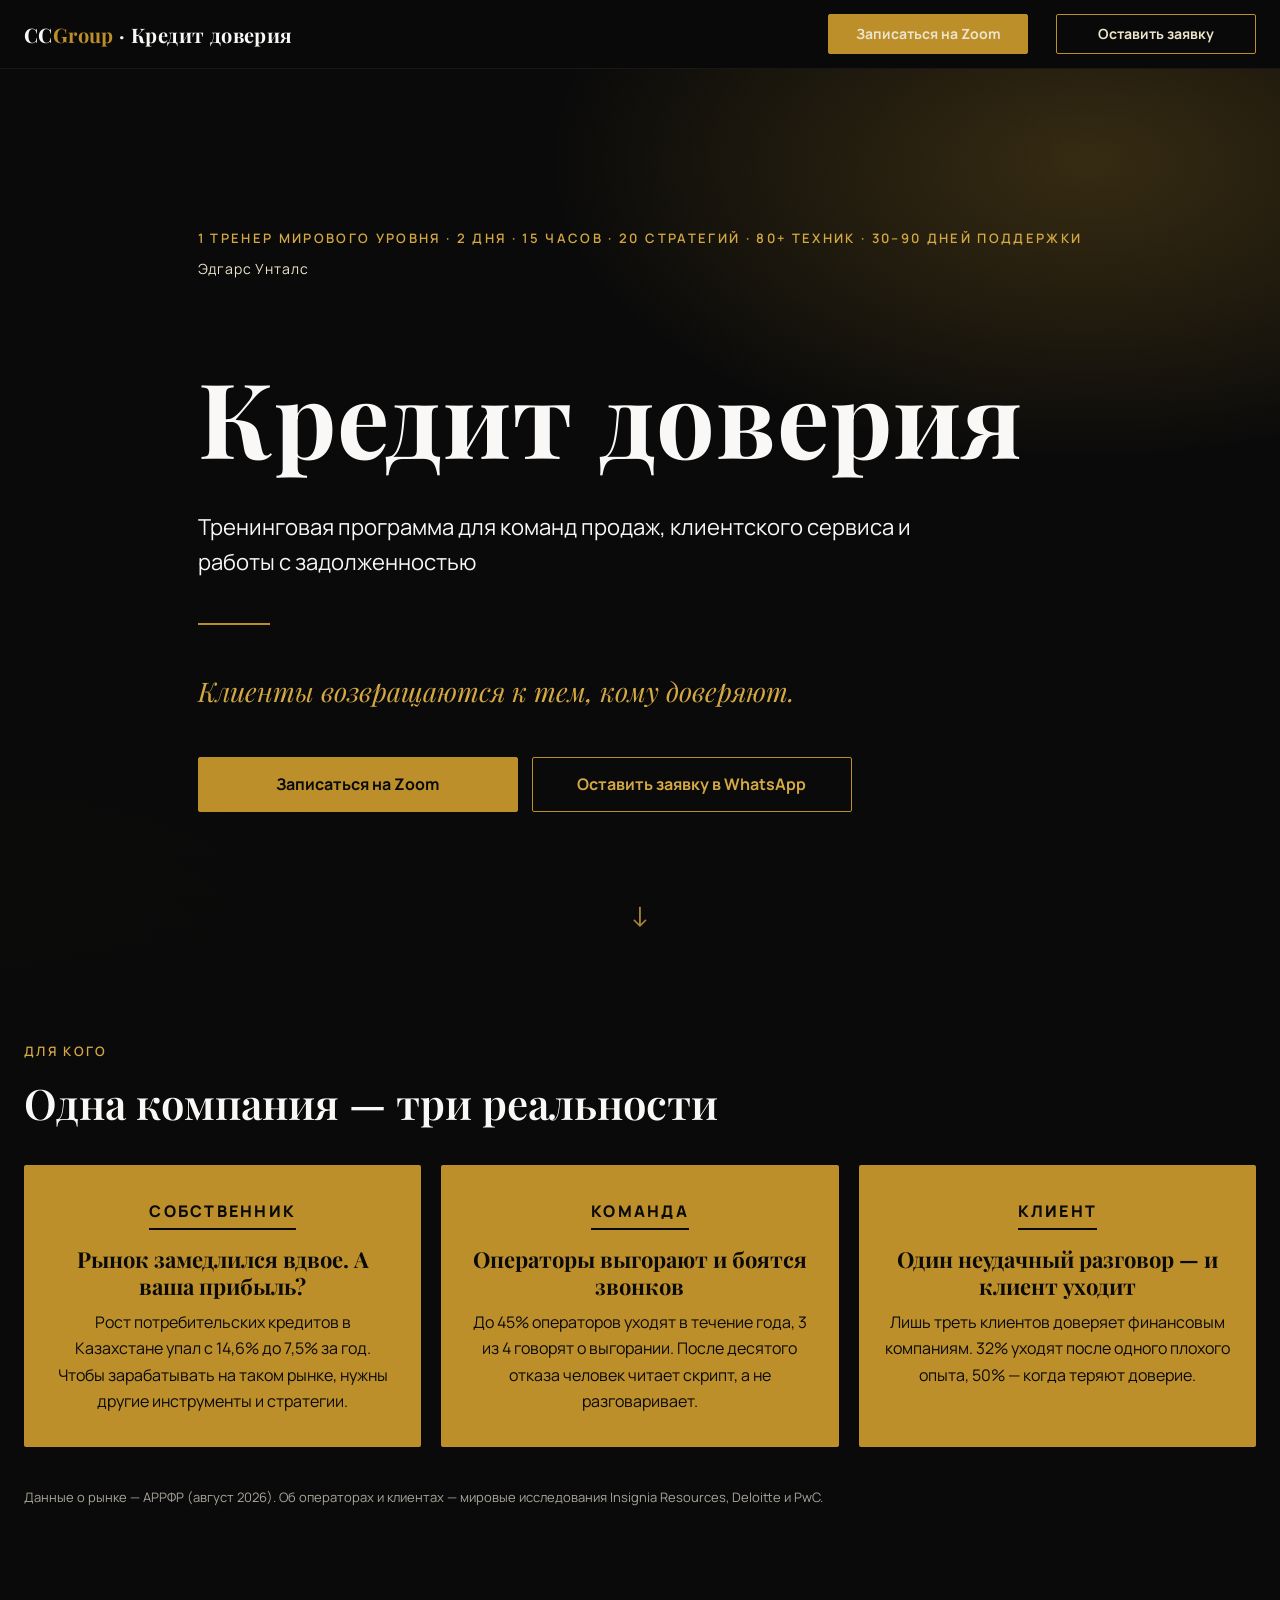
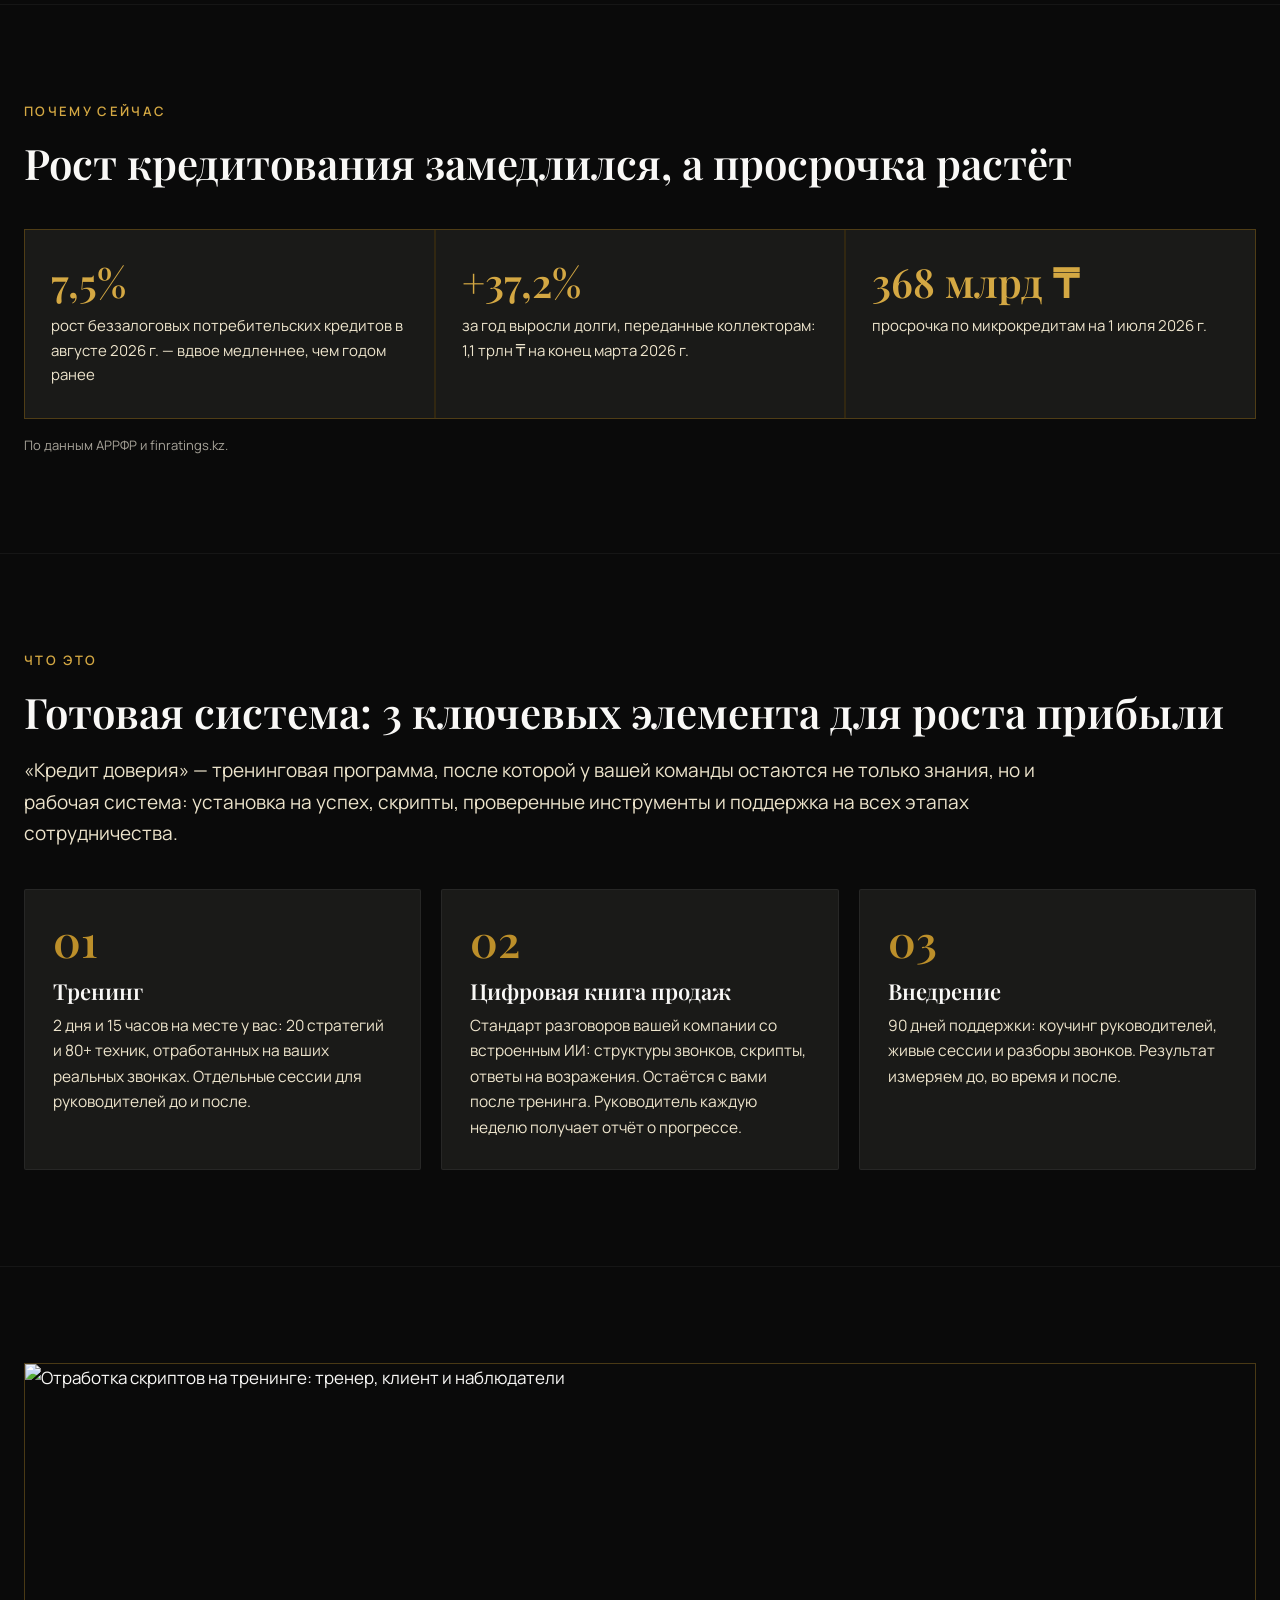
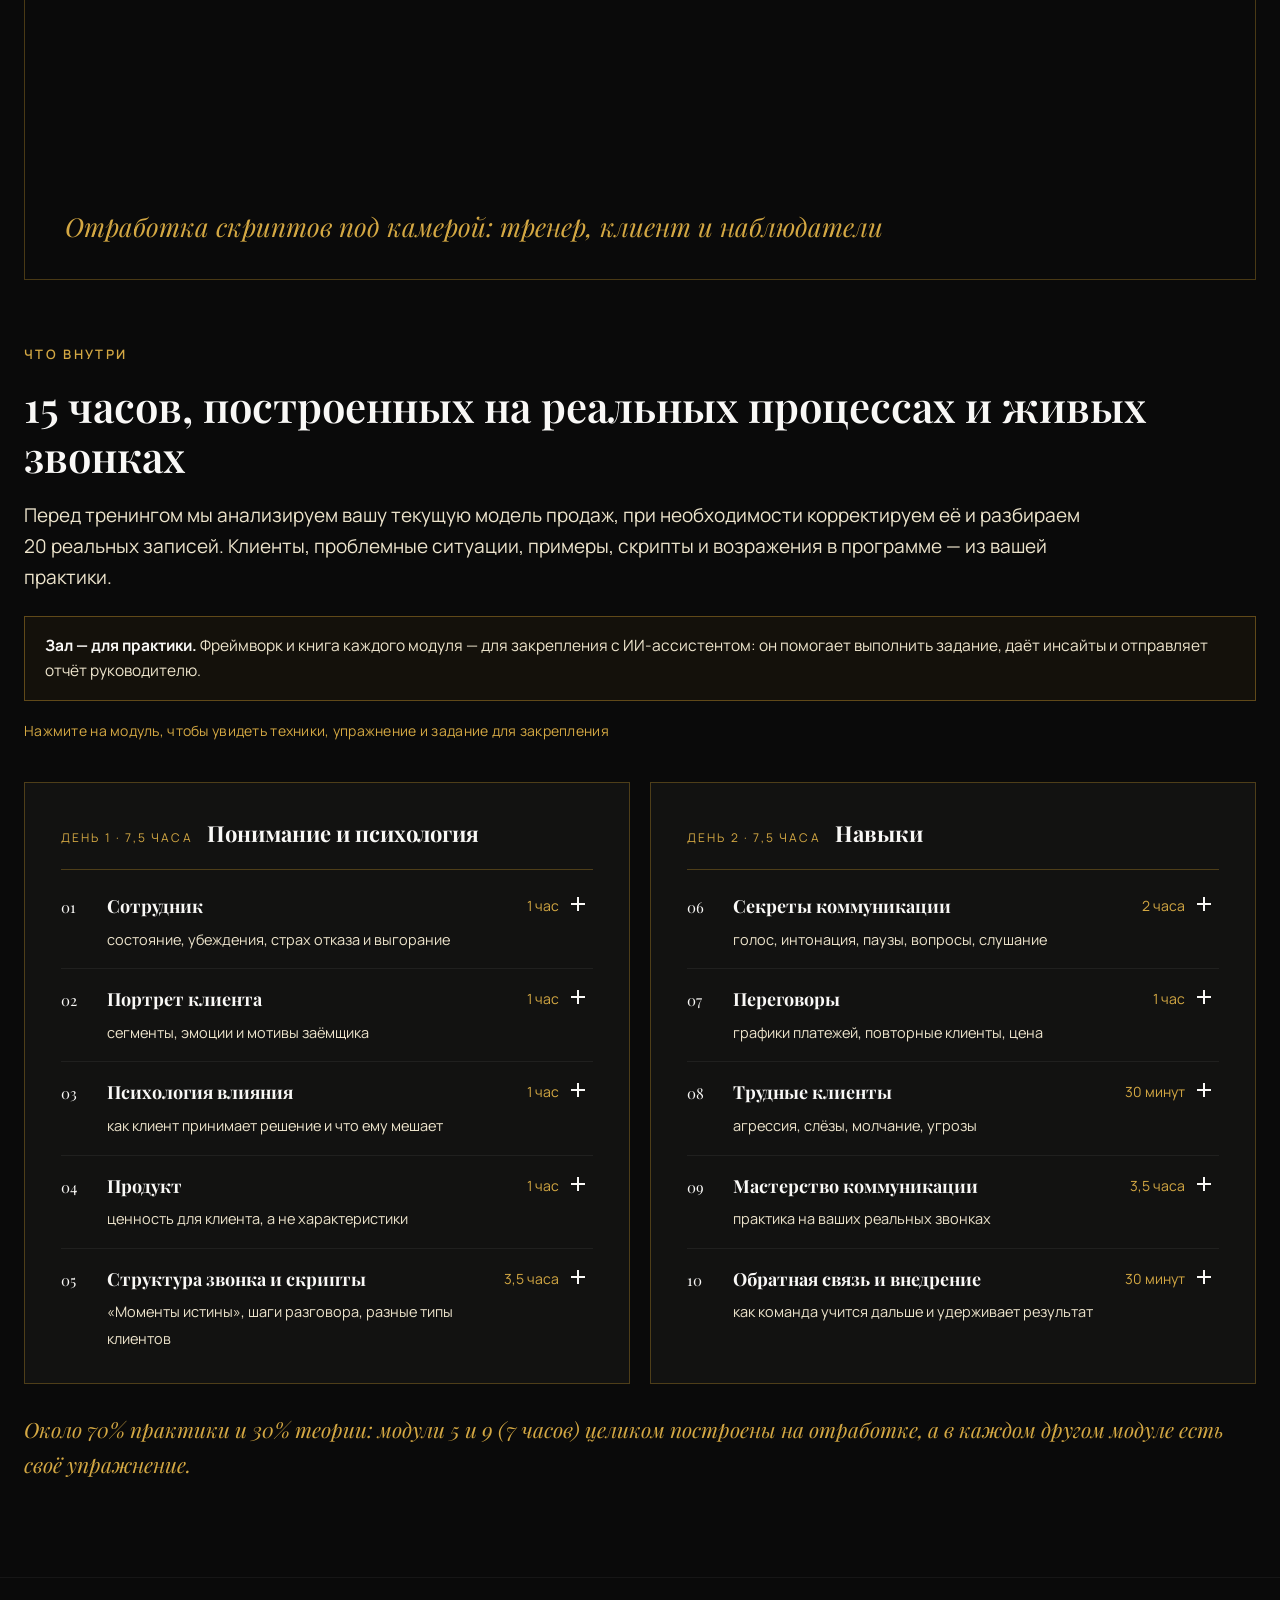
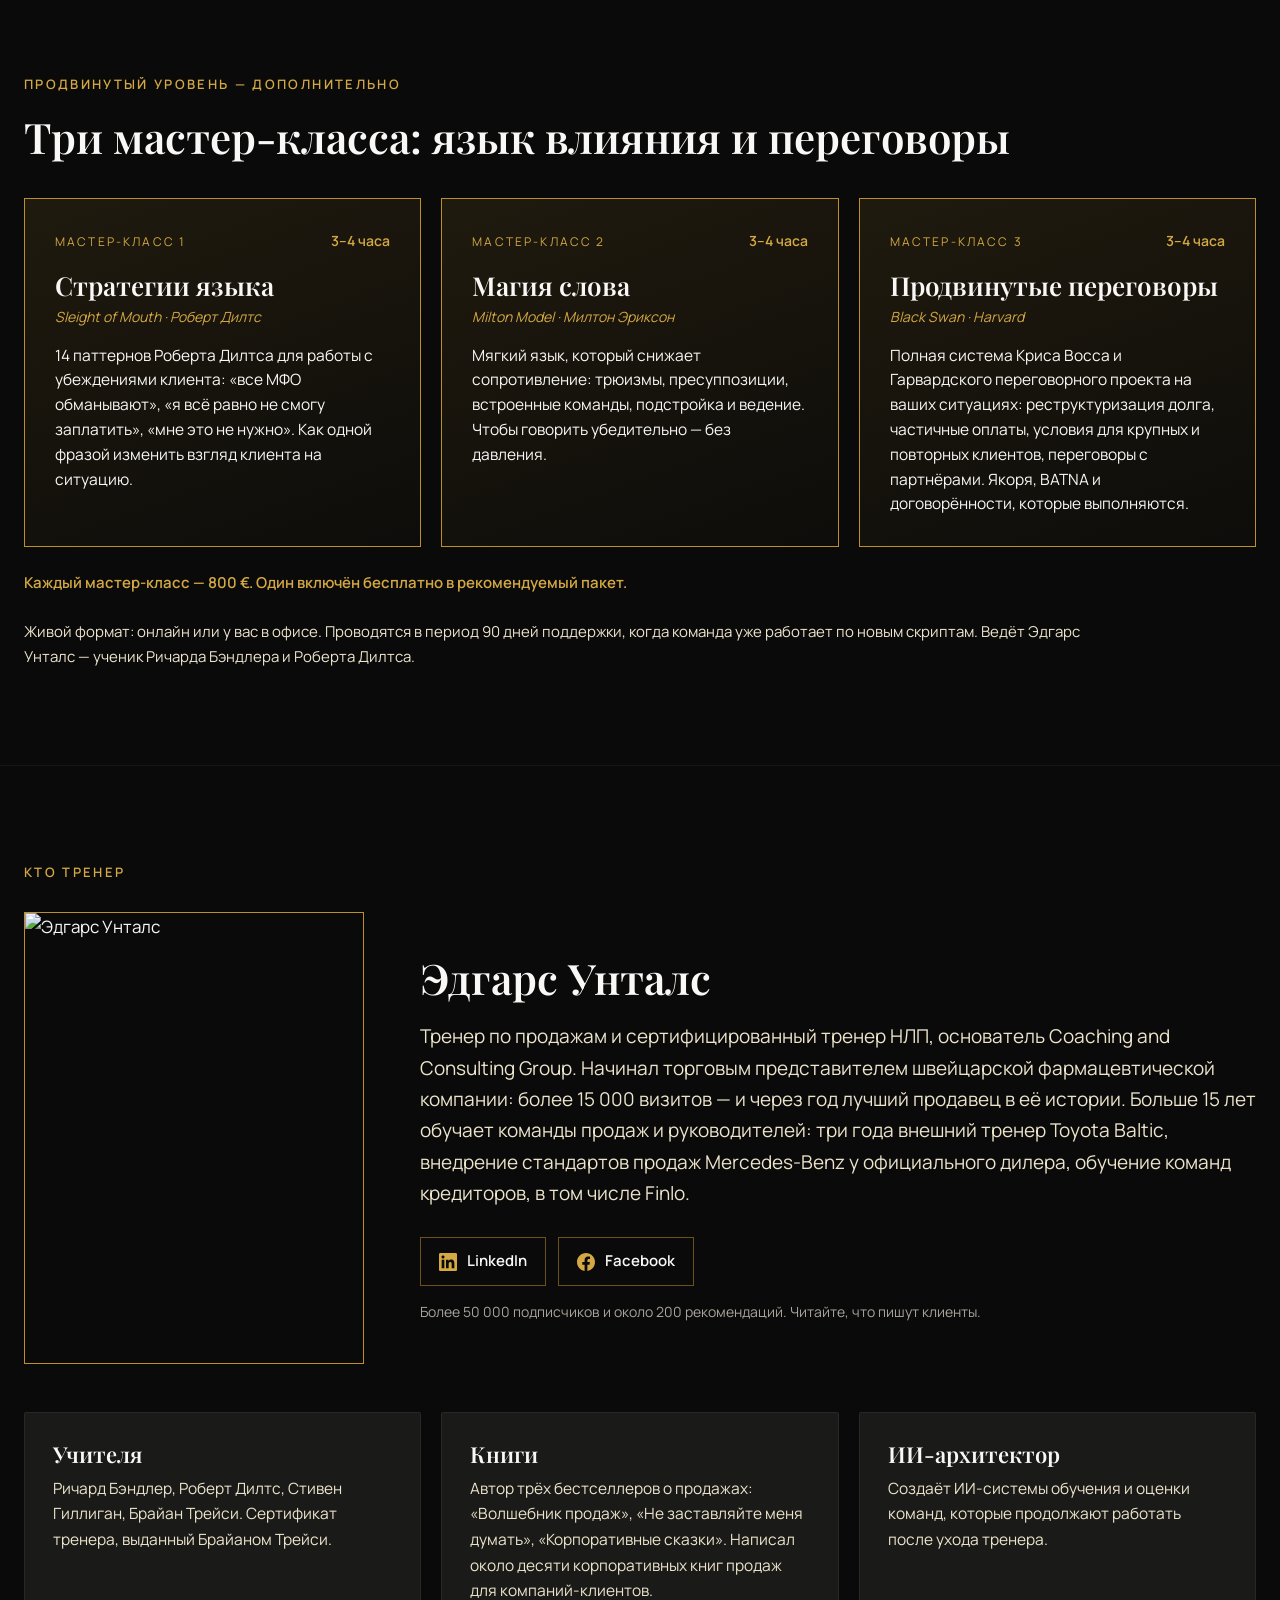
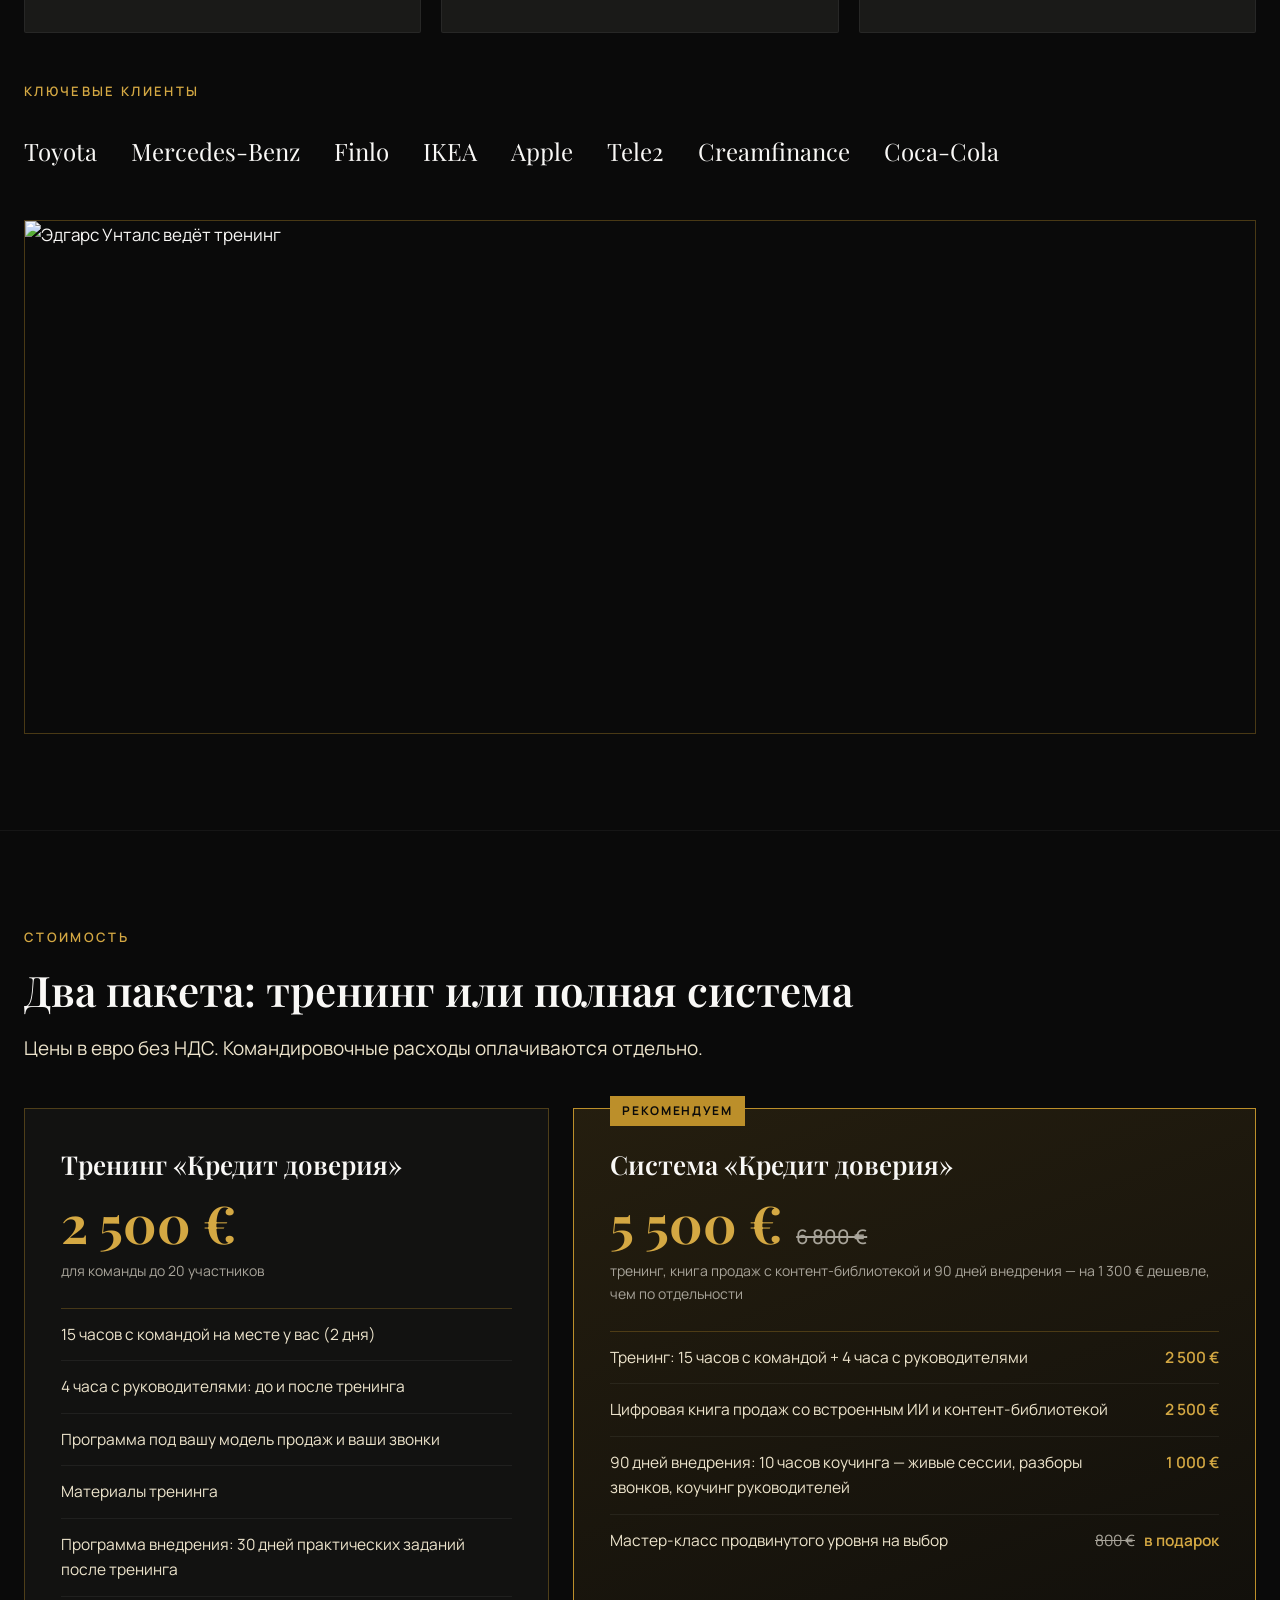
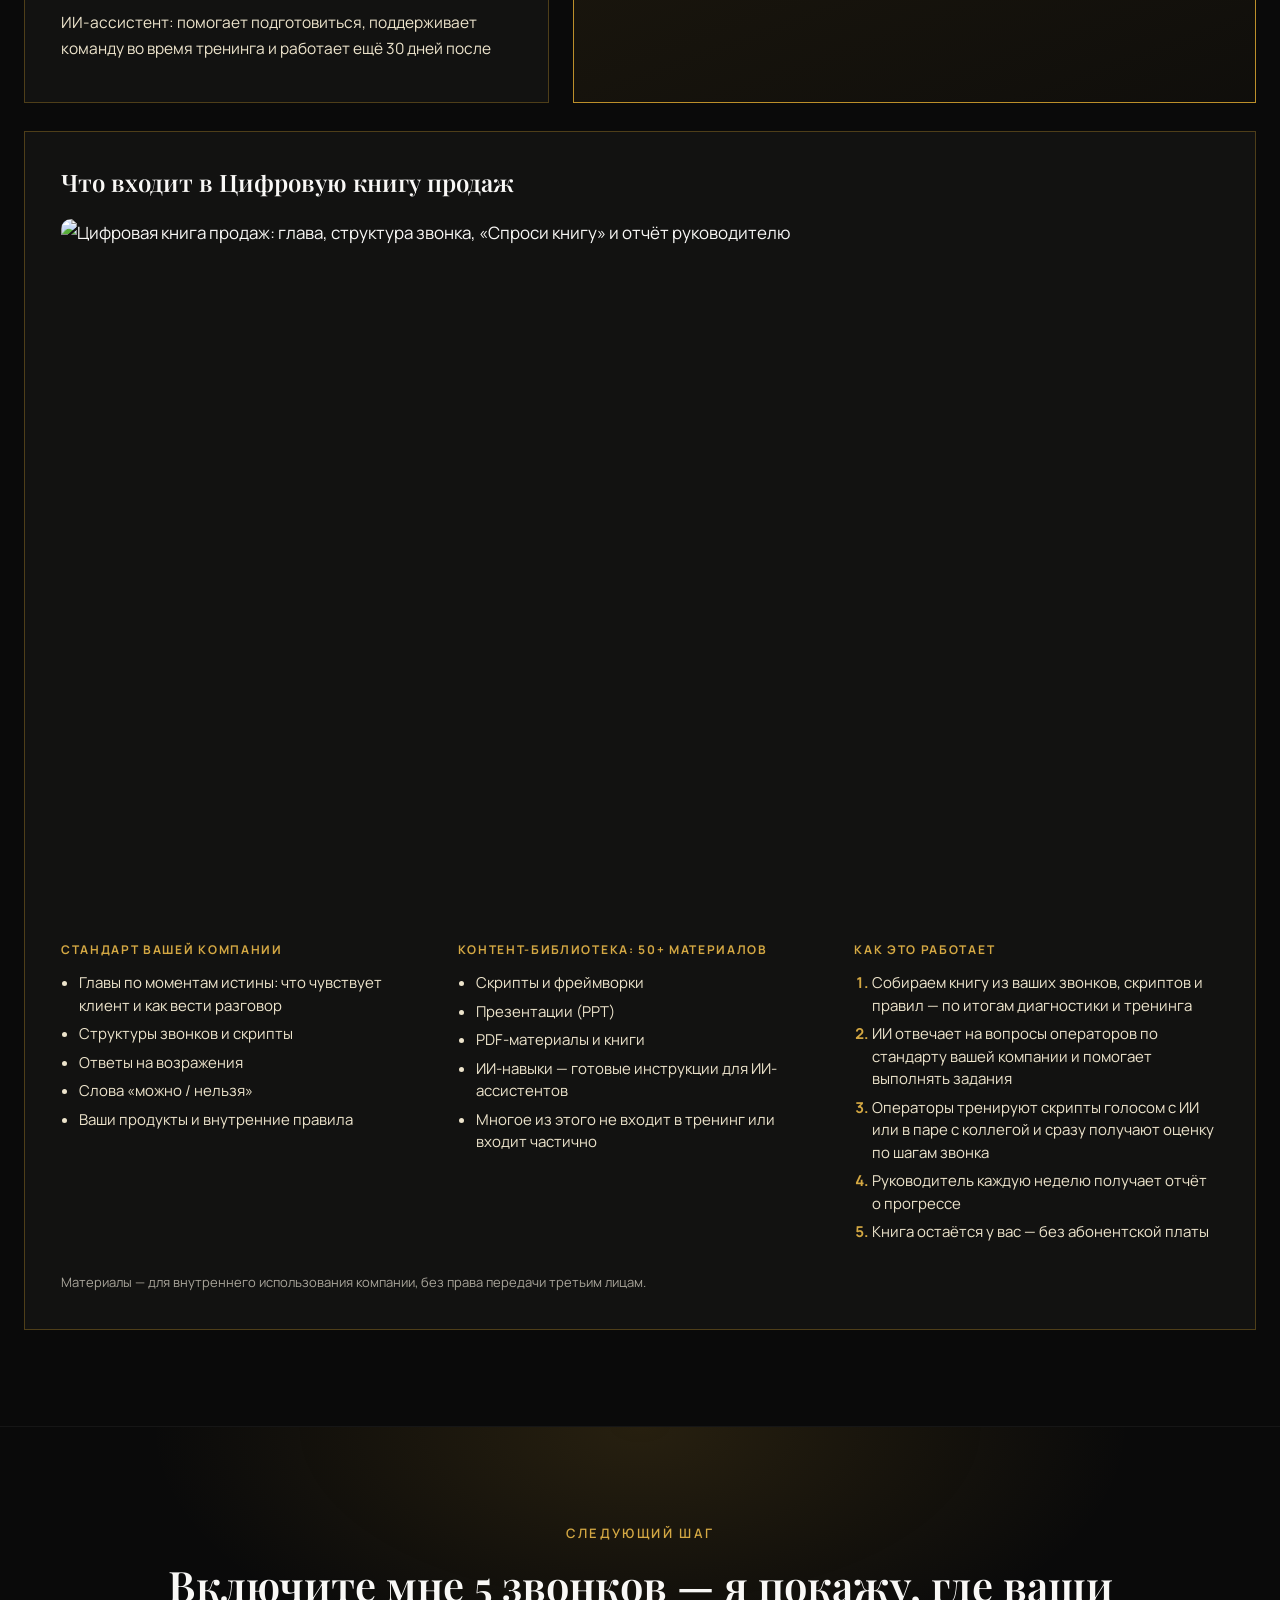
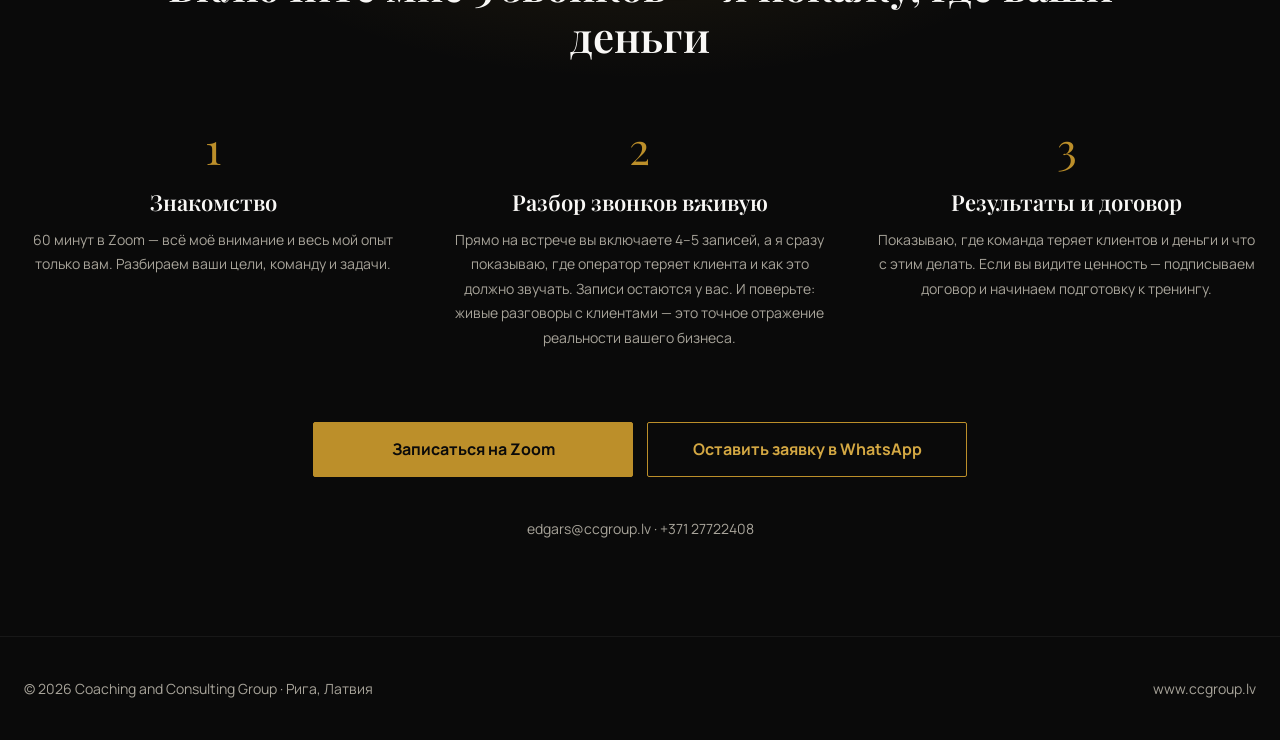
==== kz/index.html @ 7b84c2f3 "Trust Capital landing pages: social share tags (og/twitter/canonical) Co-Authored-By: Claude Opus 5." ====
<!DOCTYPE html><html lang="ru"><head><meta charset="UTF-8"><meta name="viewport" content="width=device-width, initial-scale=1.0"><link rel="canonical" href="https://fintech.ccgroup.lv/kz"><meta property="og:type" content="website"><meta property="og:site_name" content="CCGroup"><meta property="og:url" content="https://fintech.ccgroup.lv/kz"><meta property="og:locale" content="ru_RU"><meta property="og:title" content="План на 2027 год решается в каждом звонке | Кредит доверия"><meta property="og:description" content="Программа для команд кредиторов: 2 дня, 15 часов, 30–90 дней поддержки и цифровая книга продаж с ИИ. Бесплатный разбор ваших звонков вживую."><meta property="og:image" content="https://cdn.jsdelivr.net/gh/CCGEDGARS/ccgroup-website@d838be212e931fb2def1bcca2bc313371bb809f9/og-ru.jpg"><meta property="og:image:type" content="image/jpeg"><meta property="og:image:width" content="1200"><meta property="og:image:height" content="630"><meta property="og:image:alt" content="«Кредит доверия» — программа для команд кредиторов"><meta name="twitter:card" content="summary_large_image"><meta name="twitter:title" content="План на 2027 год решается в каждом звонке | Кредит доверия"><meta name="twitter:description" content="Программа для команд кредиторов: 2 дня, 15 часов, 30–90 дней поддержки и цифровая книга продаж с ИИ. Бесплатный разбор ваших звонков вживую."><meta name="twitter:image" content="https://cdn.jsdelivr.net/gh/CCGEDGARS/ccgroup-website@d838be212e931fb2def1bcca2bc313371bb809f9/og-ru.jpg"><title>Кредит доверия — программа для кредиторов Казахстана · CCGroup</title><meta name="description" content="Программа «Кредит доверия» для МФО, банков и коллекторских агентств: больше выдач, возвратов и повторных клиентов без давления и жалоб. Бесплатный разбор ваших звонков вживую."><link rel="preconnect" href="https://fonts.googleapis.com"><link rel="preconnect" href="https://fonts.gstatic.com" crossorigin><link href="https://fonts.googleapis.com/css2?family=Playfair+Display:wght@500;600;700&family=Manrope:wght@400;500;600;700&display=swap" rel="stylesheet"><link rel="stylesheet" href="/assets/site.css"></head><body><nav><div class="wrap"><a class="logo" href="#top">CC<span>Group</span><em class="logo-sub"> · Кредит доверия</em></a><div class="links nav-ctas"><a class="btn btn-gold" href="https://calendly.com/edgars-7go/free-strategy-call" target="_blank" rel="noopener" style="padding:10px 18px;font-size:14px"><span class="cta-long">Записаться на Zoom</span><span class="cta-short">Zoom</span></a>
<a class="btn btn-ghost" href="https://wa.me/37127722408?text=%D0%97%D0%B4%D1%80%D0%B0%D0%B2%D1%81%D1%82%D0%B2%D1%83%D0%B9%D1%82%D0%B5%2C%20%D0%AD%D0%B4%D0%B3%D0%B0%D1%80%D1%81%21%20%D0%A5%D0%BE%D1%87%D1%83%20%D1%83%D0%B7%D0%BD%D0%B0%D1%82%D1%8C%20%D0%B1%D0%BE%D0%BB%D1%8C%D1%88%D0%B5%20%D0%BE%20%D0%BF%D1%80%D0%BE%D0%B3%D1%80%D0%B0%D0%BC%D0%BC%D0%B5%20%C2%AB%D0%9A%D1%80%D0%B5%D0%B4%D0%B8%D1%82%20%D0%B4%D0%BE%D0%B2%D0%B5%D1%80%D0%B8%D1%8F%C2%BB." target="_blank" rel="noopener" style="padding:10px 18px;font-size:14px"><span class="cta-long">Оставить заявку</span><span class="cta-short">WhatsApp</span></a></div></div></nav><header class="hero hero-full" id="top"><video class="hero-video" autoplay muted loop playsinline preload="auto" poster="https://cdn.jsdelivr.net/gh/CCGEDGARS/ccgroup-website@main/hero-poster.jpg" aria-hidden="true" tabindex="-1"><source src="https://cdn.jsdelivr.net/gh/CCGEDGARS/ccgroup-website@main/hero-1080.mp4" type="video/mp4" media="(min-width:901px)"><source src="https://cdn.jsdelivr.net/gh/CCGEDGARS/ccgroup-website@main/hero-720.mp4" type="video/mp4"></video><div class="hero-shade" aria-hidden="true"></div><div class="wrap"><span class="eyebrow" style="margin-bottom:6px;line-height:1.9">1 тренер мирового уровня · 2 дня · 15 часов · 20 стратегий · 80+ техник · 30–90 дней поддержки</span>
<span style="display:block;font-size:14px;color:var(--cream-d);letter-spacing:.06em">Эдгарс Унталс</span><h1 class="hero-title">Кредит доверия</h1><p class="lead hero-sub">Тренинговая программа для команд продаж, клиентского сервиса и работы с задолженностью</p><span class="hero-rule" aria-hidden="true"></span><p class="hero-tag">Клиенты возвращаются к тем, кому доверяют.</p><div class="final-ctas hero-ctas"><a class="btn btn-gold" href="https://calendly.com/edgars-7go/free-strategy-call" target="_blank" rel="noopener">Записаться на Zoom</a><a class="btn btn-ghost" href="https://wa.me/37127722408?text=%D0%97%D0%B4%D1%80%D0%B0%D0%B2%D1%81%D1%82%D0%B2%D1%83%D0%B9%D1%82%D0%B5%2C%20%D0%AD%D0%B4%D0%B3%D0%B0%D1%80%D1%81%21%20%D0%A5%D0%BE%D1%87%D1%83%20%D1%83%D0%B7%D0%BD%D0%B0%D1%82%D1%8C%20%D0%B1%D0%BE%D0%BB%D1%8C%D1%88%D0%B5%20%D0%BE%20%D0%BF%D1%80%D0%BE%D0%B3%D1%80%D0%B0%D0%BC%D0%BC%D0%B5%20%C2%AB%D0%9A%D1%80%D0%B5%D0%B4%D0%B8%D1%82%20%D0%B4%D0%BE%D0%B2%D0%B5%D1%80%D0%B8%D1%8F%C2%BB." target="_blank" rel="noopener">Оставить заявку в WhatsApp</a></div></div><a href="#boli" class="scroll-cue" aria-label="Вниз">↓</a></header><section id="boli" style="border-top:none;padding-top:72px"><div class="wrap"><span class="eyebrow">Для кого</span><h2 style="margin-bottom:36px">Одна компания — три реальности</h2><div class="pains" style="margin-top:0"><div class="pain">
<span class="who">Собственник</span><h3>Рынок замедлился вдвое. А ваша прибыль?</h3><p>Рост потребительских кредитов в Казахстане упал с 14,6% до 7,5% за год. Чтобы зарабатывать на таком рынке, нужны другие инструменты и стратегии.</p></div><div class="pain"><span class="who">Команда</span><h3>Операторы выгорают и боятся звонков</h3><p>До 45% операторов уходят в течение года, 3 из 4 говорят о выгорании. После десятого отказа человек читает скрипт, а не разговаривает.</p></div><div class="pain"><span class="who">Клиент</span><h3>Один неудачный разговор — и клиент уходит</h3><p>Лишь треть клиентов доверяет финансовым компаниям. 32% уходят после одного плохого опыта, 50% — когда теряют доверие.</p></div></div><p class="source" style="margin-top:18px">Данные о рынке — АРРФР (август 2026). Об операторах и клиентах — мировые исследования Insignia Resources, Deloitte и PwC.</p></div></section><section id="cifry"><div class="wrap"><span class="eyebrow">Почему сейчас</span><h2>Рост кредитования замедлился, а просрочка растёт</h2><div class="stats"><div class="stat"><b data-count="7.5" data-dec="1" data-suffix="%">7,5%</b><p>рост беззалоговых потребительских кредитов в августе 2026 г. — вдвое медленнее, чем годом ранее</p></div><div class="stat"><b data-count="37.2" data-dec="1" data-prefix="+" data-suffix="%">+37,2%</b>
<p>за год выросли долги, переданные коллекторам: 1,1 трлн ₸ на конец марта 2026 г.</p></div><div class="stat"><b data-count="368" data-dec="0" data-suffix=" млрд ₸">368 млрд ₸</b><p>просрочка по микрокредитам на 1 июля 2026 г.</p></div></div><p class="source">По данным АРРФР и finratings.kz.</p></div></section><section id="rezultat"><div class="wrap"><span class="eyebrow">Что это</span><h2>Готовая система: 3 ключевых элемента для роста прибыли</h2><p class="lead" style="max-width:1080px">«Кредит доверия» — тренинговая программа, после которой у вашей команды остаются не только знания, но и рабочая система: установка на успех, скрипты, проверенные инструменты и поддержка на всех этапах сотрудничества.</p><div class="grid g3"><div class="card"><span class="num">01</span><h3>Тренинг</h3><p>2 дня и 15 часов на месте у вас: 20 стратегий и 80+ техник, отработанных на ваших реальных звонках. Отдельные сессии для руководителей до и после.</p></div><div class="card"><span class="num">02</span><h3>Цифровая книга продаж</h3><p>Стандарт разговоров вашей компании со встроенным ИИ: структуры звонков, скрипты, ответы на возражения. Остаётся с вами после тренинга. Руководитель каждую неделю получает отчёт о прогрессе.</p></div><div class="card"><span class="num">03</span><h3>Внедрение</h3>
<p>90 дней поддержки: коучинг руководителей, живые сессии и разборы звонков. Результат измеряем до, во время и после.</p></div></div></div></section><section id="programma"><div class="wrap"><figure class="prac-band"><img src="https://cdn.jsdelivr.net/gh/CCGEDGARS/ccgroup-website@kredit-doveriya-assets/training-practice.webp" alt="Отработка скриптов на тренинге: тренер, клиент и наблюдатели" width="1672" height="700" loading="lazy"><figcaption>Отработка скриптов под камерой: тренер, клиент и наблюдатели</figcaption></figure><span class="eyebrow">Что внутри</span><h2>15 часов, построенных на реальных процессах и живых звонках</h2><p class="lead" style="max-width:1080px">Перед тренингом мы анализируем вашу текущую модель продаж, при необходимости корректируем её и разбираем 20 реальных записей. Клиенты, проблемные ситуации, примеры, скрипты и возражения в программе — из вашей практики.</p><p class="ai-note" style="max-width:none"><b>Зал — для практики.</b> Фреймворк и книга каждого модуля — для закрепления с ИИ-ассистентом: он помогает выполнить задание, даёт инсайты и отправляет отчёт руководителю.</p><p class="hint">Нажмите на модуль, чтобы увидеть техники, упражнение и задание для закрепления</p><div class="days"><div class="day"><div class="day-h"><span>День 1 · 7,5 часа</span><b>Понимание и психология</b></div><details class="mod"><summary><span class="mod-n">01</span><span class="mod-t">
<b>Сотрудник</b><em>состояние, убеждения, страх отказа и выгорание</em></span><span class="mod-h">1&nbsp;час</span><span class="mod-x" aria-hidden="true"></span></summary><div class="mod-body"><div class="mb-row"><span>Результат</span><p>Оператор берёт трубку в ресурсном состоянии и не выгорает после десятого отказа</p></div><div class="mb-row"><span>В зале</span><ul><li>Внутренняя игра Тимоти Голви: результат = потенциал − внутренние помехи</li><li>модель объяснения неудач Мартина Селигмана</li><li>якорение ресурсного состояния</li></ul></div><div class="mb-row"><span>Упражнение</span><p>«Мой худший звонок»: каждый разбирает свой самый тяжёлый разговор, находит момент, где включился страх, и видит в нём испытание на своём пути героя</p></div><div class="mb-ai"><span class="mb-ai-h">Закрепление с ИИ-ассистентом</span><div class="mb-row"><span>Задание</span><p>Путь героя (Джозеф Кэмпбелл, Роберт Дилтс, Стивен Гиллиган): описать три отказа недели как этапы своего пути и найти ресурс, который помог пройти каждый</p></div><div class="mb-row"><span>Книга</span><p>Мартин Селигман, «Как научиться оптимизму»</p></div></div></div></details><details class="mod"><summary><span class="mod-n">02</span><span class="mod-t"><b>Портрет клиента</b><em>сегменты, эмоции и мотивы заёмщика</em></span><span class="mod-h">1&nbsp;час</span><span class="mod-x" aria-hidden="true"></span></summary>
<div class="mod-body"><div class="mb-row"><span>Результат</span><p>Оператор с первых фраз понимает, кто перед ним и что этому человеку важно</p></div><div class="mb-row"><span>В зале</span><ul><li>Сегменты: B2C и B2B, статус, возраст, занятость и тип дохода</li><li>карта эмпатии</li><li>путь заёмщика от потребности до закрытия кредита</li></ul></div><div class="mb-row"><span>Упражнение</span><p>Три портрета ваших клиентов, собранные по 20 реальным записям</p></div><div class="mb-ai"><span class="mb-ai-h">Закрепление с ИИ-ассистентом</span><div class="mb-row"><span>Задание</span><p>Jobs To Be Done (Клейтон Кристенсен): по пяти своим звонкам определить, какую «работу» клиент нанимает кредит выполнить</p></div><div class="mb-row"><span>Книга</span><p>Даниэль Канеман, «Думай медленно… решай быстро»</p></div></div></div></details><details class="mod"><summary><span class="mod-n">03</span><span class="mod-t"><b>Психология влияния</b><em>как клиент принимает решение и что ему мешает</em></span><span class="mod-h">1&nbsp;час</span><span class="mod-x" aria-hidden="true"></span></summary><div class="mod-body"><div class="mb-row"><span>Результат</span><p>Клиент принимает решение сам — без давления, страха и жалоб</p></div><div class="mb-row"><span>В зале</span><ul><li>7 принципов влияния Роберта Чалдини</li><li>рефрейминг</li><li>неприятие потерь и эффект формулировки</li></ul></div>
<div class="mb-row"><span>Упражнение</span><p>Переформулировать 10 типичных фраз ваших операторов так, чтобы они снижали сопротивление</p></div><div class="mb-ai"><span class="mb-ai-h">Закрепление с ИИ-ассистентом</span><div class="mb-row"><span>Задание</span><p>Система 1 и Система 2 (Канеман): найти в своих звонках пять моментов, где клиент решал «быстро», и переписать фразы под это</p></div><div class="mb-row"><span>Книга</span><p>Роберт Чалдини, «Психология влияния»</p></div></div></div></details><details class="mod"><summary><span class="mod-n">04</span><span class="mod-t"><b>Продукт</b><em>ценность для клиента, а не характеристики</em></span><span class="mod-h">1&nbsp;час</span><span class="mod-x" aria-hidden="true"></span></summary><div class="mod-body"><div class="mb-row"><span>Результат</span><p>Оператор объясняет продукт так, что клиент понимает выгоду и последствия</p></div><div class="mb-row"><span>В зале</span><ul><li>Свойство — преимущество — выгода</li><li>ответы на главные вопросы клиента: почему вы, почему сейчас, почему вам доверять</li><li>стоимость, график и последствия простыми словами</li></ul></div><div class="mb-row"><span>Упражнение</span><p>Сформулировать ответы на вопросы клиентов о вашем продукте и проверить их в паре</p></div><div class="mb-ai"><span class="mb-ai-h">Закрепление с ИИ-ассистентом</span><div class="mb-row"><span>Задание</span>
<p>Карта ценностного предложения (Александр Остервальдер): заполнить для своего продукта и сверить с реальными возражениями клиентов</p></div><div class="mb-row"><span>Книга</span><p>Александр Остервальдер, «Разработка ценностных предложений»</p></div></div></div></details><details class="mod"><summary><span class="mod-n">05</span><span class="mod-t"><b>Структура звонка и скрипты</b><em>«Моменты истины», шаги разговора, разные типы клиентов</em></span><span class="mod-h">3,5&nbsp;часа</span><span class="mod-x" aria-hidden="true"></span></summary><div class="mod-body"><div class="mb-row"><span>Результат</span><p>Каждый звонок идёт по понятной структуре и заканчивается конкретной договорённостью</p></div><div class="mb-row"><span>В зале</span><ul><li>Алгоритм телефонного разговора: подготовка, вступление, разрешение, цель, выяснение, резюме, призыв к действию, договорённость</li><li>СПИН-вопросы</li><li>сценарии: анкета, повторный контакт, звонок до просрочки, работа с задолженностью</li><li>что можно и нельзя говорить по правилам АРРФР</li></ul></div><div class="mb-row"><span>Упражнение</span><p>По алгоритму построить скрипт под задачу вашей команды и отработать его на трёх типах клиентов</p></div><div class="mb-ai"><span class="mb-ai-h">Закрепление с ИИ-ассистентом</span><div class="mb-row"><span>Задание</span>
<p>«Моменты истины» (Ян Карлзон): отметить моменты истины в трёх своих звонках и предложить, как усилить каждый</p></div><div class="mb-row"><span>Книга</span><p>Нил Рекхэм, «СПИН-продажи»</p></div></div></div></details></div><div class="day"><div class="day-h"><span>День 2 · 7,5 часа</span><b>Навыки</b></div><details class="mod"><summary><span class="mod-n">06</span><span class="mod-t"><b>Секреты коммуникации</b><em>голос, интонация, паузы, вопросы, слушание</em></span><span class="mod-h">2&nbsp;часа</span><span class="mod-x" aria-hidden="true"></span></summary><div class="mod-body"><div class="mb-row"><span>Результат</span><p>Оператор звучит уверенно, и клиент доверяет ему с первых секунд</p></div><div class="mb-row"><span>В зале</span><ul><li>11 тонов голоса</li><li>языковые паттерны Милтона Эриксона: трюизмы, пресуппозиции, подстройка и ведение</li><li>открытые, уточняющие и закрытые вопросы</li><li>активное слушание и раппорт</li></ul></div><div class="mb-row"><span>Упражнение</span><p>«Сыграйте все тона»: одна фраза, 11 интонаций, группа угадывает каждую</p></div><div class="mb-ai"><span class="mb-ai-h">Закрепление с ИИ-ассистентом</span><div class="mb-row"><span>Задание</span><p>«Линия сделки» и правило 7 секунд: записать начало пяти своих звонков и улучшить первые семь секунд</p></div><div class="mb-row"><span>Книга</span><p>Эдгарс Унталс, «Волшебник продаж»</p></div>
</div></div></details><details class="mod"><summary><span class="mod-n">07</span><span class="mod-t"><b>Переговоры</b><em>графики платежей, повторные клиенты, цена</em></span><span class="mod-h">1&nbsp;час</span><span class="mod-x" aria-hidden="true"></span></summary><div class="mod-body"><div class="mb-row"><span>Результат</span><p>Договорённости, которые клиент действительно выполняет</p></div><div class="mb-row"><span>В зале</span><ul><li>Методы Криса Восса (Black Swan): тактическая эмпатия, зеркалирование, калиброванные вопросы</li><li>решения A, B и C для клиента с просрочкой</li><li>BATNA — лучшая альтернатива соглашению</li></ul></div><div class="mb-row"><span>Упражнение</span><p>Ролевая игра: договориться о реальном графике с клиентом, который «не может платить»</p></div><div class="mb-ai"><span class="mb-ai-h">Закрепление с ИИ-ассистентом</span><div class="mb-row"><span>Задание</span><p>Принципиальные переговоры (Гарвардский переговорный проект): для трёх сложных клиентов разделить позиции и интересы</p></div><div class="mb-row"><span>Книга</span><p>Крис Восс, «Никаких компромиссов»</p></div></div></div></details><details class="mod"><summary><span class="mod-n">08</span><span class="mod-t"><b>Трудные клиенты</b><em>агрессия, слёзы, молчание, угрозы</em></span><span class="mod-h">30&nbsp;минут</span><span class="mod-x" aria-hidden="true"></span></summary>
<div class="mod-body"><div class="mb-row"><span>Результат</span><p>Оператор сохраняет спокойствие и разговор даже с самым тяжёлым клиентом</p></div><div class="mb-row"><span>В зале</span><ul><li>Деэскалация и маркировка эмоций: признать эмоцию, а не спорить с ней</li><li>границы разговора: угрозы, оскорбления, уязвимые клиенты</li></ul></div><div class="mb-row"><span>Упражнение</span><p>«Горячий стул»: группа играет самых трудных клиентов из ваших записей, оператор держит разговор</p></div><div class="mb-ai"><span class="mb-ai-h">Закрепление с ИИ-ассистентом</span><div class="mb-row"><span>Задание</span><p>Ненасильственное общение (Маршалл Розенберг): переписать три тяжёлых разговора по схеме «наблюдение — чувство — потребность — просьба»</p></div><div class="mb-row"><span>Книга</span><p>Маршалл Розенберг, «Язык жизни. Ненасильственное общение»</p></div></div></div></details><details class="mod"><summary><span class="mod-n">09</span><span class="mod-t"><b>Мастерство коммуникации</b><em>практика на ваших реальных звонках</em></span><span class="mod-h">3,5&nbsp;часа</span><span class="mod-x" aria-hidden="true"></span></summary><div class="mod-body"><div class="mb-row"><span>Результат</span><p>Новые навыки закрепляются на звонках вашей компании, а не на выдуманных примерах</p></div><div class="mb-row"><span>В зале</span><ul><li>Разбор ваших записей по оценочному листу</li>
<li>ролевые игры в тройках: оператор, клиент, наблюдатель</li><li>обратная связь по модели «что сработало — что изменить»</li><li>осознанная практика: короткие повторы одного навыка</li></ul></div><div class="mb-row"><span>Упражнение</span><p>«Позвоните и продайте незнакомцу сковородку» — разминка, после которой реальный звонок кажется простым</p></div><div class="mb-ai"><span class="mb-ai-h">Закрепление с ИИ-ассистентом</span><div class="mb-row"><span>Задание</span><p>Осознанная практика (Андерс Эрикссон): 10 минут в день на один навык, ассистент отслеживает прогресс</p></div><div class="mb-row"><span>Книга</span><p>Эдгарс Унталс, «Не заставляйте меня думать»</p></div></div></div></details><details class="mod"><summary><span class="mod-n">10</span><span class="mod-t"><b>Обратная связь и внедрение</b><em>как команда учится дальше и удерживает результат</em></span><span class="mod-h">30&nbsp;минут</span><span class="mod-x" aria-hidden="true"></span></summary><div class="mod-body"><div class="mb-row"><span>Результат</span><p>Команда разбирает звонки без обид, а результат тренинга сохраняется через месяц</p></div><div class="mb-row"><span>В зале</span><ul><li>Модель SBI: ситуация — поведение — влияние</li><li>личный план на 90 дней и одно действие в ближайшие 48 часов</li></ul></div><div class="mb-row"><span>Упражнение</span>
<p>Каждый даёт обратную связь коллеге по модели SBI и записывает три изменения, которые внедрит на следующей неделе</p></div><div class="mb-ai"><span class="mb-ai-h">Закрепление с ИИ-ассистентом</span><div class="mb-row"><span>Задание</span><p>4 уровня оценки обучения (Дональд Киркпатрик): руководитель вместе с ассистентом отслеживает изменения через 30, 60 и 90 дней</p></div><div class="mb-row"><span>Книга</span><p>Ким Скотт, «Радикальная откровенность»</p></div></div></div></details></div></div><p class="note-gold">Около 70% практики и 30% теории: модули 5 и 9 (7 часов) целиком построены на отработке, а в каждом другом модуле есть своё упражнение.</p></div></section><section id="prodvinutyi"><div class="wrap"><span class="eyebrow">Продвинутый уровень — дополнительно</span><h2>Три мастер-класса: язык влияния и переговоры</h2><div class="adv"><div class="adv-card"><div class="adv-top"><span>Мастер-класс 1</span><b>3–4&nbsp;часа</b></div><h3>Стратегии языка</h3><p class="adv-sub">Sleight of Mouth · Роберт Дилтс</p><p>14 паттернов Роберта Дилтса для работы с убеждениями клиента: «все МФО обманывают», «я всё равно не смогу заплатить», «мне это не нужно». Как одной фразой изменить взгляд клиента на ситуацию.</p></div><div class="adv-card"><div class="adv-top"><span>Мастер-класс 2</span><b>3–4&nbsp;часа</b></div><h3>Магия слова</h3><p class="adv-sub">Milton Model · Милтон Эриксон</p>
<p>Мягкий язык, который снижает сопротивление: трюизмы, пресуппозиции, встроенные команды, подстройка и ведение. Чтобы говорить убедительно — без давления.</p></div><div class="adv-card"><div class="adv-top"><span>Мастер-класс 3</span><b>3–4&nbsp;часа</b></div><h3>Продвинутые переговоры</h3><p class="adv-sub">Black Swan · Harvard</p><p>Полная система Криса Восса и Гарвардского переговорного проекта на ваших ситуациях: реструктуризация долга, частичные оплаты, условия для крупных и повторных клиентов, переговоры с партнёрами. Якоря, BATNA и договорённости, которые выполняются.</p></div></div><p class="adv-note" style="color:var(--gold-l);font-weight:600">Каждый мастер-класс — 800 €. Один включён бесплатно в рекомендуемый пакет.</p><p class="adv-note">Живой формат: онлайн или у вас в офисе. Проводятся в период 90 дней поддержки, когда команда уже работает по новым скриптам. Ведёт Эдгарс Унталс — ученик Ричарда Бэндлера и Роберта Дилтса.</p></div></section><section id="trener"><div class="wrap"><span class="eyebrow">Кто тренер</span><div class="trainer-top"><img class="trainer-photo" src="https://cdn.jsdelivr.net/gh/CCGEDGARS/ccgroup-website@main/edgars-portrait.webp" alt="Эдгарс Унталс" width="600" height="800" loading="lazy"><div><h2>Эдгарс Унталс</h2>
<p class="lead" style="max-width:none">Тренер по продажам и сертифицированный тренер НЛП, основатель Coaching and Consulting Group. Начинал торговым представителем швейцарской фармацевтической компании: более 15 000 визитов — и через год лучший продавец в её истории. Больше 15 лет обучает команды продаж и руководителей: три года внешний тренер Toyota Baltic, внедрение стандартов продаж Mercedes-Benz у официального дилера, обучение команд кредиторов, в том числе Finlo.</p><div class="social" style="display:flex;flex-wrap:wrap;gap:12px;margin-top:28px"><a href="https://www.linkedin.com/in/edgarsuntals/" target="_blank" rel="noopener" style="display:inline-flex;align-items:center;gap:10px;padding:11px 18px;border:1px solid rgba(188,143,42,.55);color:var(--cream);text-decoration:none;font-size:15px;font-weight:600"><svg width="18" height="18" viewBox="0 0 24 24" fill="#D4A843" aria-hidden="true"><path d="M20.447 20.452h-3.554v-5.569c0-1.328-.027-3.037-1.852-3.037-1.853 0-2.136 1.445-2.136 2.939v5.667H9.351V9h3.414v1.561h.046c.477-.9 1.637-1.85 3.37-1.85 3.601 0 4.267 2.37 4.267 5.455v6.286zM5.337 7.433c-1.144 0-2.063-.926-2.063-2.065 0-1.138.92-2.063 2.063-2.063 1.14 0 2.064.925 2.064 2.063 0 1.139-.925 2.065-2.064 2.065zm1.782 13.019H3.555V9h3.564v11.452zM22.225 0H1.771C.792 0 0 .774 0 1.729v20.542C0 23.227.792 24 1.771 24h20.451C23.2 24 24 23.227 24 22.271V1.729C24 .774 23.2 0 22.222 0h.003z"/></svg>LinkedIn</a><a href="https://www.facebook.com/salestraining" target="_blank" rel="noopener" style="display:inline-flex;align-items:center;gap:10px;padding:11px 18px;border:1px solid rgba(188,143,42,.55);color:var(--cream);text-decoration:none;font-size:15px;font-weight:600"><svg width="18" height="18" viewBox="0 0 24 24" fill="#D4A843" aria-hidden="true"><path d="M24 12.073C24 5.405 18.627 0 12 0S0 5.405 0 12.073C0 18.1 4.388 23.094 10.125 24v-8.437H7.078v-3.49h3.047V9.43c0-3.007 1.792-4.669 4.533-4.669 1.312 0 2.686.235 2.686.235v2.953H15.83c-1.491 0-1.956.925-1.956 1.874v2.25h3.328l-.532 3.49h-2.796V24C19.612 23.094 24 18.1 24 12.073z"/></svg>Facebook</a></div><p class="small" style="margin-top:14px">Более 50 000 подписчиков и около 200 рекомендаций. Читайте, что пишут клиенты.</p></div></div><div class="grid g3"><div class="card"><h3>Учителя</h3><p>Ричард Бэндлер, Роберт Дилтс, Стивен Гиллиган, Брайан Трейси. Сертификат тренера, выданный Брайаном Трейси.</p></div><div class="card"><h3>Книги</h3><p>Автор трёх бестселлеров о продажах: «Волшебник продаж», «Не заставляйте меня думать», «Корпоративные сказки». Написал около десяти корпоративных книг продаж для компаний-клиентов.</p></div><div class="card"><h3>ИИ-архитектор</h3><p>Создаёт ИИ-системы обучения и оценки команд, которые продолжают работать после ухода тренера.</p></div></div><div class="clients"><p class="eyebrow" style="margin:48px 0 18px">Ключевые клиенты</p><div class="logos" style="color:var(--cream);font-size:24px"><span>Toyota</span><span>Mercedes-Benz</span><span>Finlo</span><span>IKEA</span><span>Apple</span><span>Tele2</span><span>Creamfinance</span><span>Coca-Cola</span></div></div><figure class="trainer-stage">
<img src="https://cdn.jsdelivr.net/gh/CCGEDGARS/ccgroup-website@main/edgars-stage.webp" alt="Эдгарс Унталс ведёт тренинг" width="2400" height="1000" loading="lazy"></figure></div></section><section id="stoimost"><div class="wrap"><span class="eyebrow">Стоимость</span><h2>Два пакета: тренинг или полная система</h2><p class="lead">Цены в евро без НДС. Командировочные расходы оплачиваются отдельно.</p><div class="pk-grid"><div class="pk"><h3>Тренинг «Кредит доверия»</h3><div class="pk-num">2 500 €</div><p class="pk-note">для команды до 20 участников</p><ul><li><span>15 часов с командой на месте у вас (2 дня)</span></li><li><span>4 часа с руководителями: до и после тренинга</span></li><li><span>Программа под вашу модель продаж и ваши звонки</span></li><li><span>Материалы тренинга</span></li><li><span>Программа внедрения: 30 дней практических заданий после тренинга</span></li><li><span>ИИ-ассистент: помогает подготовиться, поддерживает команду во время тренинга и работает ещё 30 дней после</span></li></ul></div><div class="pk feat"><span class="pk-tag">Рекомендуем</span><h3>Система «Кредит доверия»</h3><div class="pk-num">5 500 €<span class="pk-old">6 800 €</span></div><p class="pk-note">тренинг, книга продаж с контент-библиотекой и 90 дней внедрения — на 1 300 € дешевле, чем по отдельности</p><ul><li><span>Тренинг: 15 часов с командой + 4 часа с руководителями</span><b>2 500 €</b></li><li><span>Цифровая книга продаж со встроенным ИИ и контент-библиотекой</span><b>2 500 €</b></li><li><span>90 дней внедрения: 10 часов коучинга — живые сессии, разборы звонков, коучинг руководителей</span><b>1 000 €</b></li><li>
<span>Мастер-класс продвинутого уровня на выбор</span><b><s>800 €</s> в подарок</b></li></ul></div></div><div class="pk-book"><h3>Что входит в Цифровую книгу продаж</h3><figure class="pk-shot"><img src="https://cdn.jsdelivr.net/gh/CCGEDGARS/ccgroup-website@kredit-doveriya-assets/sales-book-app.webp" alt="Цифровая книга продаж: глава, структура звонка, «Спроси книгу» и отчёт руководителю" width="2000" height="1194" loading="lazy"></figure><div class="pk-cols"><div><span class="pk-h">Стандарт вашей компании</span><ul><li>Главы по моментам истины: что чувствует клиент и как вести разговор</li><li>Структуры звонков и скрипты</li><li>Ответы на возражения</li><li>Слова «можно / нельзя»</li><li>Ваши продукты и внутренние правила</li></ul></div><div><span class="pk-h">Контент-библиотека: 50+ материалов</span><ul><li>Скрипты и фреймворки</li><li>Презентации (PPT)</li><li>PDF-материалы и книги</li><li>ИИ-навыки — готовые инструкции для ИИ-ассистентов</li><li>Многое из этого не входит в тренинг или входит частично</li></ul></div><div><span class="pk-h">Как это работает</span><ol><li>Собираем книгу из ваших звонков, скриптов и правил — по итогам диагностики и тренинга</li><li>ИИ отвечает на вопросы операторов по стандарту вашей компании и помогает выполнять задания</li><li>Операторы тренируют скрипты голосом с ИИ или в паре с коллегой и сразу получают оценку по шагам звонка</li>
<li>Руководитель каждую неделю получает отчёт о прогрессе</li><li>Книга остаётся у вас — без абонентской платы</li></ol></div></div><p class="pk-lic">Материалы — для внутреннего использования компании, без права передачи третьим лицам.</p></div></div></section><section class="final" id="diagnostika"><div class="wrap"><span class="eyebrow">Следующий шаг</span><h2>Включите мне 5 звонков — я покажу, где ваши деньги</h2><div class="steps"><div><div class="n">1</div><h3 style="margin-top:12px">Знакомство</h3><p class="small">60 минут в Zoom — всё моё внимание и весь мой опыт только вам. Разбираем ваши цели, команду и задачи.</p></div><div><div class="n">2</div><h3 style="margin-top:12px">Разбор звонков вживую</h3><p class="small">Прямо на встрече вы включаете 4–5 записей, а я сразу показываю, где оператор теряет клиента и как это должно звучать. Записи остаются у вас. И поверьте: живые разговоры с клиентами — это точное отражение реальности вашего бизнеса.</p></div><div><div class="n">3</div><h3 style="margin-top:12px">Результаты и договор</h3><p class="small">Показываю, где команда теряет клиентов и деньги и что с этим делать. Если вы видите ценность — подписываем договор и начинаем подготовку к тренингу.</p></div></div><div class="final-ctas"><a class="btn btn-gold" href="https://calendly.com/edgars-7go/free-strategy-call" target="_blank" rel="noopener">Записаться на Zoom</a>
<a class="btn btn-ghost" href="https://wa.me/37127722408?text=%D0%97%D0%B4%D1%80%D0%B0%D0%B2%D1%81%D1%82%D0%B2%D1%83%D0%B9%D1%82%D0%B5%2C%20%D0%AD%D0%B4%D0%B3%D0%B0%D1%80%D1%81%21%20%D0%A5%D0%BE%D1%87%D1%83%20%D1%83%D0%B7%D0%BD%D0%B0%D1%82%D1%8C%20%D0%B1%D0%BE%D0%BB%D1%8C%D1%88%D0%B5%20%D0%BE%20%D0%BF%D1%80%D0%BE%D0%B3%D1%80%D0%B0%D0%BC%D0%BC%D0%B5%20%C2%AB%D0%9A%D1%80%D0%B5%D0%B4%D0%B8%D1%82%20%D0%B4%D0%BE%D0%B2%D0%B5%D1%80%D0%B8%D1%8F%C2%BB." target="_blank" rel="noopener">Оставить заявку в WhatsApp</a></div><p class="small" style="margin-top:22px">edgars@ccgroup.lv · +371 27722408</p></div></section><footer><div class="wrap"><span>© 2026 Coaching and Consulting Group · Рига, Латвия</span><span><a href="https://www.ccgroup.lv" style="text-decoration:none">www.ccgroup.lv</a></span></div></footer><script src="/assets/site.js"></script></body></html>
---- assets/site.css ----
:root{ --black:#0A0A0A; --charcoal:#1A1A18; --charcoal-2:#222220; --gold:#BC8F2A; --gold-l:#D4A843; --gold-d:#8B6914; --cream:#F9F8F6; --cream-d:#EDE4CC; --muted:#A8A49A; --line:rgba(188,143,42,.22); }
*{box-sizing:border-box;margin:0;padding:0}
html{scroll-behavior:smooth}
body{background:var(--black);color:var(--cream);font-family:"Manrope",system-ui,sans-serif;font-size:17px;line-height:1.65;-webkit-font-smoothing:antialiased}
a{color:inherit}
.wrap{max-width:1120px;margin:0 auto;padding:0 24px}
h1,h2,h3{font-family:"Playfair Display",Georgia,serif;font-weight:600;line-height:1.2;color:var(--cream)}
h1{font-size:clamp(34px,5.4vw,60px)}
h2{font-size:clamp(28px,3.6vw,42px);margin-bottom:18px}
h3{font-size:22px;margin-bottom:8px}
.eyebrow{font-size:13px;letter-spacing:.18em;text-transform:uppercase;color:var(--gold-l);font-weight:600;margin-bottom:16px;display:block}
.lead{font-size:19px;color:var(--cream-d);max-width:720px}
section{padding:96px 0;border-top:1px solid rgba(255,255,255,.05)}
.gold{color:var(--gold-l)}
.btn{display:inline-block;padding:16px 28px;border-radius:2px;font-weight:700;font-size:16px;text-decoration:none;transition:transform .15s ease,background .2s ease;cursor:pointer;border:none;font-family:inherit}
.btn:active{transform:scale(.98)}
.btn-gold{background:var(--gold);color:var(--black)}
.btn-gold:hover{background:var(--gold-l)}
.btn-ghost{border:1px solid var(--gold);color:var(--gold-l);background:transparent}
.btn-ghost:hover{background:rgba(188,143,42,.1)}
.small{font-size:14px;color:var(--muted)}
nav{position:sticky;top:0;z-index:20;background:rgba(10,10,10,.88);backdrop-filter:blur(10px);border-bottom:1px solid rgba(255,255,255,.06)}
nav .wrap{display:flex;align-items:center;justify-content:space-between;height:68px}
.logo{font-family:"Playfair Display",serif;font-size:20px;font-weight:700;letter-spacing:.02em;text-decoration:none}
.logo span{color:var(--gold)}
nav .links{display:flex;gap:28px;align-items:center;font-size:15px}
nav .links a{text-decoration:none;color:var(--cream-d)}
nav .links a:hover{color:var(--gold-l)}
@media(max-width:820px){nav .links a:not(.btn){display:none}}
.hero{padding:110px 0 96px;border-top:none;background: radial-gradient(900px 500px at 85% 10%,rgba(188,143,42,.16),transparent 60%), radial-gradient(700px 400px at 0% 100%,rgba(188,143,42,.07),transparent 60%)}
.hero h1{max-width:900px;margin-bottom:26px}
.stats{display:grid;grid-template-columns:repeat(auto-fit,minmax(230px,1fr));gap:2px;margin-top:40px;background:var(--line);border:1px solid var(--line)}
.stat{background:var(--charcoal);padding:30px 26px}
.stat b{font-family:"Playfair Display",serif;font-size:40px;color:var(--gold-l);display:block;line-height:1.1;margin-bottom:10px;font-weight:600}
.stat p{font-size:15px;color:var(--cream-d)}
.source{margin-top:16px;font-size:13px;color:var(--muted)}
.grid{display:grid;gap:20px;margin-top:40px}
.g3{grid-template-columns:repeat(auto-fit,minmax(260px,1fr))}
.card{background:var(--charcoal);border:1px solid rgba(255,255,255,.06);padding:28px;border-radius:2px}
.card p{font-size:15.5px;color:var(--cream-d)}
.num{font-family:"Playfair Display",serif;color:var(--gold);font-size:15px;letter-spacing:.1em;margin-bottom:10px;display:block}
.logos{display:flex;flex-wrap:wrap;gap:12px 34px;margin-top:30px;font-family:"Playfair Display",serif;font-size:22px;color:var(--muted)}
details{border-bottom:1px solid var(--line);padding:22px 0}
summary{cursor:pointer;font-weight:600;font-size:18px;list-style:none;display:flex;justify-content:space-between;gap:20px}
summary::-webkit-details-marker{display:none}
summary:after{content:"+";color:var(--gold);font-size:24px;line-height:1}
details[open] summary:after{content:"–"}
details p{margin-top:12px;color:var(--cream-d);max-width:820px}
.final{text-align:center;background:radial-gradient(700px 360px at 50% 0%,rgba(188,143,42,.16),transparent 70%)}
.final .lead{margin:0 auto 34px}
footer{padding:40px 0;border-top:1px solid rgba(255,255,255,.06);font-size:14px;color:var(--muted)}
footer .wrap{display:flex;justify-content:space-between;flex-wrap:wrap;gap:16px}
.trainer-top{margin-top:28px;display:grid;grid-template-columns:minmax(220px,340px) 1fr;gap:56px;align-items:center;margin-bottom:48px}
.trainer-photo{width:100%;height:auto;display:block;border:1px solid var(--gold);padding:0;background:none}
.trainer-stage{margin:48px 0 0}.trainer-stage img{width:100%;height:auto;display:block;border:1px solid rgba(188,143,42,.35)}
@media(max-width:760px){.trainer-top{grid-template-columns:1fr;gap:28px}.trainer-photo{max-width:300px}}
.days{display:grid;grid-template-columns:1fr 1fr;gap:20px;margin-top:40px}
.day{border:1px solid rgba(188,143,42,.35);background:#121211;padding:28px 28px 12px}
.day-h{display:flex;align-items:baseline;gap:14px;padding-bottom:18px;border-bottom:1px solid rgba(188,143,42,.35);margin-bottom:6px}
.day-h span{white-space:nowrap;font-size:12px;letter-spacing:.18em;text-transform:uppercase;color:var(--gold-l)}
.day-h b{font-family:'Playfair Display',serif;font-size:22px;font-weight:700;color:var(--cream)}
.mod{display:grid;grid-template-columns:34px 1fr auto;gap:14px;align-items:baseline;padding:16px 0;border-bottom:1px solid rgba(255,255,255,.06)}
.mod:last-child{border-bottom:0}
.mod-n{font-family:'Playfair Display',serif;color:var(--gold);font-size:15px}
.mod-h{font-size:14px;color:var(--gold-l);white-space:nowrap}
.note-gold{margin-top:28px;font-family:'Playfair Display',serif;font-style:italic;font-size:21px;color:var(--gold-l)}
@media(max-width:860px){.days{grid-template-columns:1fr}}
.days{align-items:stretch}
.hint{margin-top:18px;font-size:14px;color:var(--gold-l);letter-spacing:.02em}
details.mod{display:block;border-bottom:1px solid rgba(255,255,255,.06);padding:0}
details.mod:last-of-type{border-bottom:0}
details.mod summary{list-style:none;cursor:pointer;display:grid;grid-template-columns:34px 1fr auto 22px;gap:14px;align-items:baseline;padding:16px 0}
details.mod summary::-webkit-details-marker{display:none}
details.mod summary .mod-t b{display:block;font-family:'Playfair Display',serif;font-size:18px;font-weight:700;color:var(--cream);margin-bottom:4px}
details.mod summary .mod-t em{font-style:normal;font-size:14.5px;color:var(--cream-d)}
details.mod summary:hover .mod-t b{color:var(--gold-l)}
details.mod summary:after{content:none;display:none}
details.mod summary{font-weight:400;font-size:16px}
details.mod summary .mod-t em{font-weight:400}
.mod-x{position:relative;width:14px;height:14px;align-self:center}
.mod-x:before,.mod-x:after{content:"";position:absolute;left:0;top:6px;width:14px;height:2px;background:var(--gold);transition:transform .25s}
.mod-x:after{transform:rotate(90deg)}
details.mod[open] .mod-x:after{transform:rotate(0)}
details.mod summary:focus-visible{outline:2px solid var(--gold);outline-offset:4px}
.mod-body{margin:0 0 18px 48px;padding:18px 20px;background:rgba(188,143,42,.07);border-left:2px solid var(--gold)}
.mb-row{display:grid;grid-template-columns:110px 1fr;gap:14px;padding:7px 0}
.mb-row>span{font-size:11.5px;letter-spacing:.14em;text-transform:uppercase;color:var(--gold-l);padding-top:3px}
.mb-row p{margin:0;font-size:14.5px;color:var(--cream)}
.mb-row ul{margin:0;padding-left:16px;font-size:14.5px;color:var(--cream)}.mb-row li{margin:2px 0}
@media(max-width:600px){.mod-body{margin-left:0}.mb-row{grid-template-columns:1fr;gap:4px}}
.adv{display:grid;grid-template-columns:repeat(3,1fr);gap:20px;margin-top:36px}
.adv-card{border:1px solid var(--gold);background:linear-gradient(160deg,rgba(188,143,42,.12),rgba(188,143,42,.02));padding:30px}
.adv-top{display:flex;justify-content:space-between;align-items:baseline;margin-bottom:18px}
.adv-top span{font-size:12px;letter-spacing:.18em;text-transform:uppercase;color:var(--gold-l)}
.adv-top b{font-size:14px;color:var(--gold-l);font-weight:600}
.adv-card h3{font-size:26px;margin:0}
.adv-sub{margin:4px 0 14px;font-size:14px;color:var(--gold-l);font-style:italic}
.adv-card p:last-child{margin:0;font-size:15.5px;color:var(--cream);line-height:1.6}
.adv-note{margin-top:24px;font-size:15px;color:var(--cream-d);max-width:1080px}
@media(max-width:1000px){.adv{grid-template-columns:1fr}}
.hero h1.hero-title{font-size:clamp(40px,10.5vw,104px);font-weight:700;line-height:1.05;letter-spacing:.01em;max-width:none;white-space:nowrap;margin:clamp(44px,9vh,96px) 0 18px}
.hero-sub{font-size:clamp(18px,2vw,22px);color:var(--cream);max-width:760px}
.hero-rule{display:block;width:72px;height:2px;background:var(--gold);margin:clamp(28px,5vh,44px) 0}
.hero-tag{font-family:'Playfair Display',serif;font-style:italic;font-size:clamp(21px,2.4vw,27px);color:var(--gold-l);margin:0}
.cta-short{display:none}
@media(max-width:640px){.logo-sub{display:none}.cta-long{display:none}.cta-short{display:inline}.hero-full{min-height:92vh}}
.logo-sub{font-style:normal}
.js .reveal{opacity:0;transform:translateY(18px);transition:opacity .8s ease,transform .8s ease}
.js .reveal.in{opacity:1;transform:none}
@media(prefers-reduced-motion:reduce){.js .reveal{opacity:1;transform:none;transition:none}}
.hero-full{overflow:hidden;isolation:isolate}
.hero-video{position:absolute;inset:0;width:100%;height:100%;object-fit:cover;opacity:.13;z-index:-2;pointer-events:none}
.hero-shade{position:absolute;inset:0;z-index:-1;pointer-events:none;background:radial-gradient(900px 500px at 85% 10%,rgba(188,143,42,.18),transparent 60%),linear-gradient(180deg,rgba(10,10,10,.55) 0%,rgba(10,10,10,.25) 45%,rgba(10,10,10,.92) 100%)}
@media(prefers-reduced-motion:reduce){.hero-video{display:none}}
.nav-ctas{gap:10px}
.final-ctas{display:flex;gap:14px;justify-content:center;flex-wrap:wrap}
@media(max-width:640px){.nav-ctas .btn{padding:9px 12px!important}}
@media(max-width:900px){.hero-video{opacity:.32}.hero-shade{background:radial-gradient(500px 400px at 90% 5%,rgba(188,143,42,.16),transparent 60%),linear-gradient(180deg,rgba(10,10,10,.35) 0%,rgba(10,10,10,.1) 45%,rgba(10,10,10,.85) 100%)}}
html{color-scheme:dark;scrollbar-color:#3a3226 #0A0A0A;background:#0A0A0A}
::-webkit-scrollbar{width:10px;background:#0A0A0A}::-webkit-scrollbar-thumb{background:#3a3226;border-radius:5px}
.nav-ctas .btn,.final-ctas .btn{border:1px solid var(--gold);text-align:center;line-height:1.3}
.nav-ctas .btn{min-width:200px}
.final-ctas .btn{min-width:320px}
@media(max-width:640px){.nav-ctas .btn{min-width:96px}.final-ctas .btn{min-width:0;width:100%}}
.hero h1.hero-title{margin-bottom:clamp(28px,4.5vh,48px)}
.hero-sub{line-height:1.55}
.card .num{font-size:44px;line-height:1;letter-spacing:0;margin-bottom:16px;font-weight:600}
.mod-n{color:var(--cream)}.mod-x:before,.mod-x:after{background:var(--cream)}
.ai-note{margin-top:22px;max-width:1080px;padding:16px 20px;border:1px solid rgba(188,143,42,.45);background:rgba(188,143,42,.06);font-size:15.5px;color:var(--cream-d)}.ai-note b{color:var(--cream)}
.mb-ai{margin-top:12px;padding-top:12px;border-top:1px dashed rgba(188,143,42,.45)}
.mb-ai-h{display:block;font-size:11.5px;letter-spacing:.14em;text-transform:uppercase;color:var(--cream);font-weight:700;margin-bottom:4px}
.hero-ctas{justify-content:flex-start;margin-top:clamp(28px,5vh,44px)}
.final h2{margin-bottom:64px;max-width:980px;margin-left:auto;margin-right:auto}.final .steps{margin:0 0 72px;gap:48px}.final .steps h3{margin-top:20px!important;margin-bottom:12px}.final .steps .small{line-height:1.75}.final .final-ctas+.small{margin-top:40px!important}
.wrap{max-width:1328px}.day{padding:32px 36px 16px}.day-h span{color:var(--gold-l)}details.mod summary{gap:12px}.mod-x{align-self:start;margin-top:5px}.mod-h{align-self:start;padding-top:2px}@media(max-width:860px){.day{padding:24px 20px 10px}}
.pk-grid{display:grid;grid-template-columns:1fr 1.3fr;gap:24px;margin-top:44px;align-items:stretch}.pk{position:relative;border:1px solid rgba(188,143,42,.35);background:#121211;padding:40px 36px 28px}.pk.feat{border-color:var(--gold);background:linear-gradient(160deg,rgba(188,143,42,.15),rgba(188,143,42,.03))}.pk-tag{position:absolute;top:-13px;left:36px;background:var(--gold);color:var(--black);font-size:12px;letter-spacing:.14em;text-transform:uppercase;font-weight:700;padding:5px 12px}.pk h3{font-size:26px;margin-bottom:16px}.pk-num{font-family:"Playfair Display",serif;font-size:52px;font-weight:700;color:var(--gold-l);line-height:1}.pk-old{font-family:"Manrope",sans-serif;font-size:20px;font-weight:500;color:var(--muted);text-decoration:line-through;margin-left:14px}.pk-note{margin:10px 0 26px;font-size:14px;color:var(--muted)}.pk ul{list-style:none;border-top:1px solid rgba(188,143,42,.3)}.pk li{display:flex;justify-content:space-between;align-items:baseline;gap:18px;padding:13px 0;border-bottom:1px solid rgba(255,255,255,.06);font-size:15.5px;color:var(--cream-d)}.pk li:last-child{border-bottom:0}.pk li b{font-weight:600;color:var(--gold-l);white-space:nowrap}.pk li s{color:var(--muted);font-weight:400;margin-right:6px}.pk-foot{margin-top:26px;font-size:15.5px;color:var(--cream-d)}@media(max-width:860px){.pk-grid{grid-template-columns:1fr;gap:32px}.pk{padding:36px 22px 22px}.pk-num{font-size:42px}.pk li{flex-direction:column;gap:4px}.pk.feat{order:-1}}
.pk-book{margin-top:28px;border:1px solid rgba(188,143,42,.35);background:#121211;padding:36px}.pk-book h3{font-size:24px;margin-bottom:22px}.pk-cols{display:grid;grid-template-columns:repeat(3,1fr);gap:32px}.pk-h{display:block;font-size:12px;letter-spacing:.14em;text-transform:uppercase;color:var(--gold-l);font-weight:700;margin-bottom:12px}.pk-cols ul,.pk-cols ol{margin:0;padding-left:18px;font-size:15px;color:var(--cream-d)}.pk-cols li{margin:6px 0;line-height:1.5}.pk-cols ol li::marker{color:var(--gold-l);font-weight:700}.pk-lic{margin-top:22px;font-size:13px;color:var(--muted)}@media(max-width:860px){.pk-cols{grid-template-columns:1fr;gap:22px}.pk-book{padding:26px 22px}}
.pk-shot{margin:0 0 30px}.pk-shot img{width:100%;height:auto;display:block;border-radius:10px}
.prac-band{position:relative;margin:0 0 64px;overflow:hidden;border:1px solid rgba(188,143,42,.35)}.prac-band img{width:100%;height:auto;display:block}.prac-band:after{content:"";position:absolute;inset:0;background:linear-gradient(180deg,rgba(10,10,10,0) 55%,rgba(10,10,10,.9) 100%);pointer-events:none}.prac-band figcaption{position:absolute;left:clamp(18px,4vw,40px);right:18px;bottom:clamp(14px,3vw,30px);z-index:1;font-family:"Playfair Display",serif;font-style:italic;font-size:clamp(17px,2.2vw,26px);color:var(--gold-l)}
@media(max-width:640px){.prac-band:after{display:none}.prac-band figcaption{position:static;padding:14px 16px;font-size:17px;background:#121211}}
.hero h1{font-size:clamp(38px,6vw,68px);max-width:960px}
.hero{padding:150px 0 110px}
.hero-full{min-height:100vh;display:flex;flex-direction:column;justify-content:center;position:relative;padding:96px 0}
.scroll-cue{position:absolute;bottom:32px;left:50%;transform:translateX(-50%);color:var(--gold-l);font-size:28px;text-decoration:none;opacity:.8}
.pains{display:grid;grid-template-columns:repeat(3,1fr);gap:20px;margin:48px 0 40px}
@media(max-width:820px){.pains{grid-template-columns:1fr}}
.pain{background:var(--gold);color:var(--black);padding:32px 26px;border-radius:2px;text-align:center}
.pain .who{display:inline-block;font-size:16px;letter-spacing:.14em;text-transform:uppercase;color:var(--black);font-weight:800;border-bottom:2px solid var(--black);padding-bottom:4px}
.pain h3{font-size:22px;margin:16px 0 10px;color:var(--black);font-weight:700}
.pain p{color:var(--black);font-size:16px}
.steps{display:grid;grid-template-columns:repeat(3,1fr);gap:20px;margin:40px 0}
@media(max-width:820px){.steps{grid-template-columns:1fr}}
.steps .n{font-family:"Playfair Display",serif;font-size:44px;color:var(--gold);line-height:1}
@media(max-width:640px){.nav-ctas .btn{min-width:0!important;padding:9px 11px!important;font-size:13px!important}}
html:not([lang="ru"]) .pk.feat li:not(:last-child)>b{display:none}
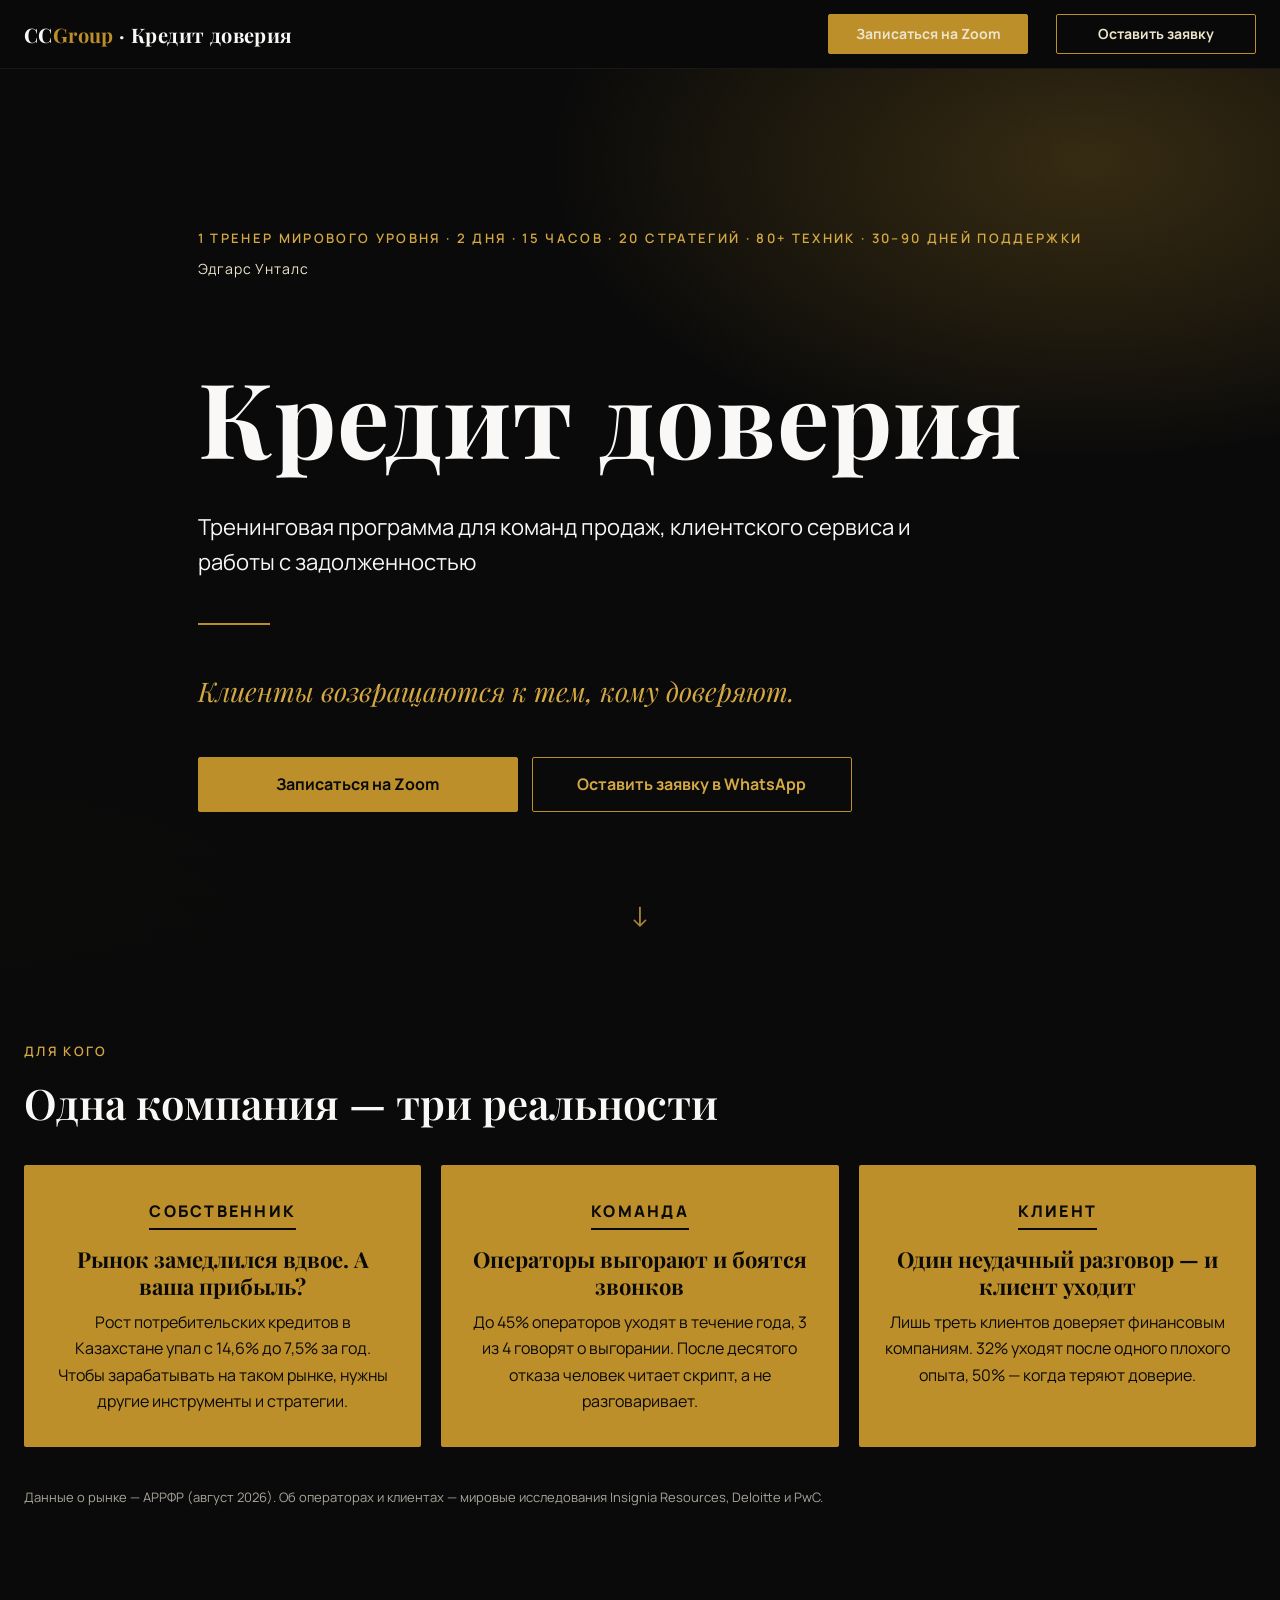
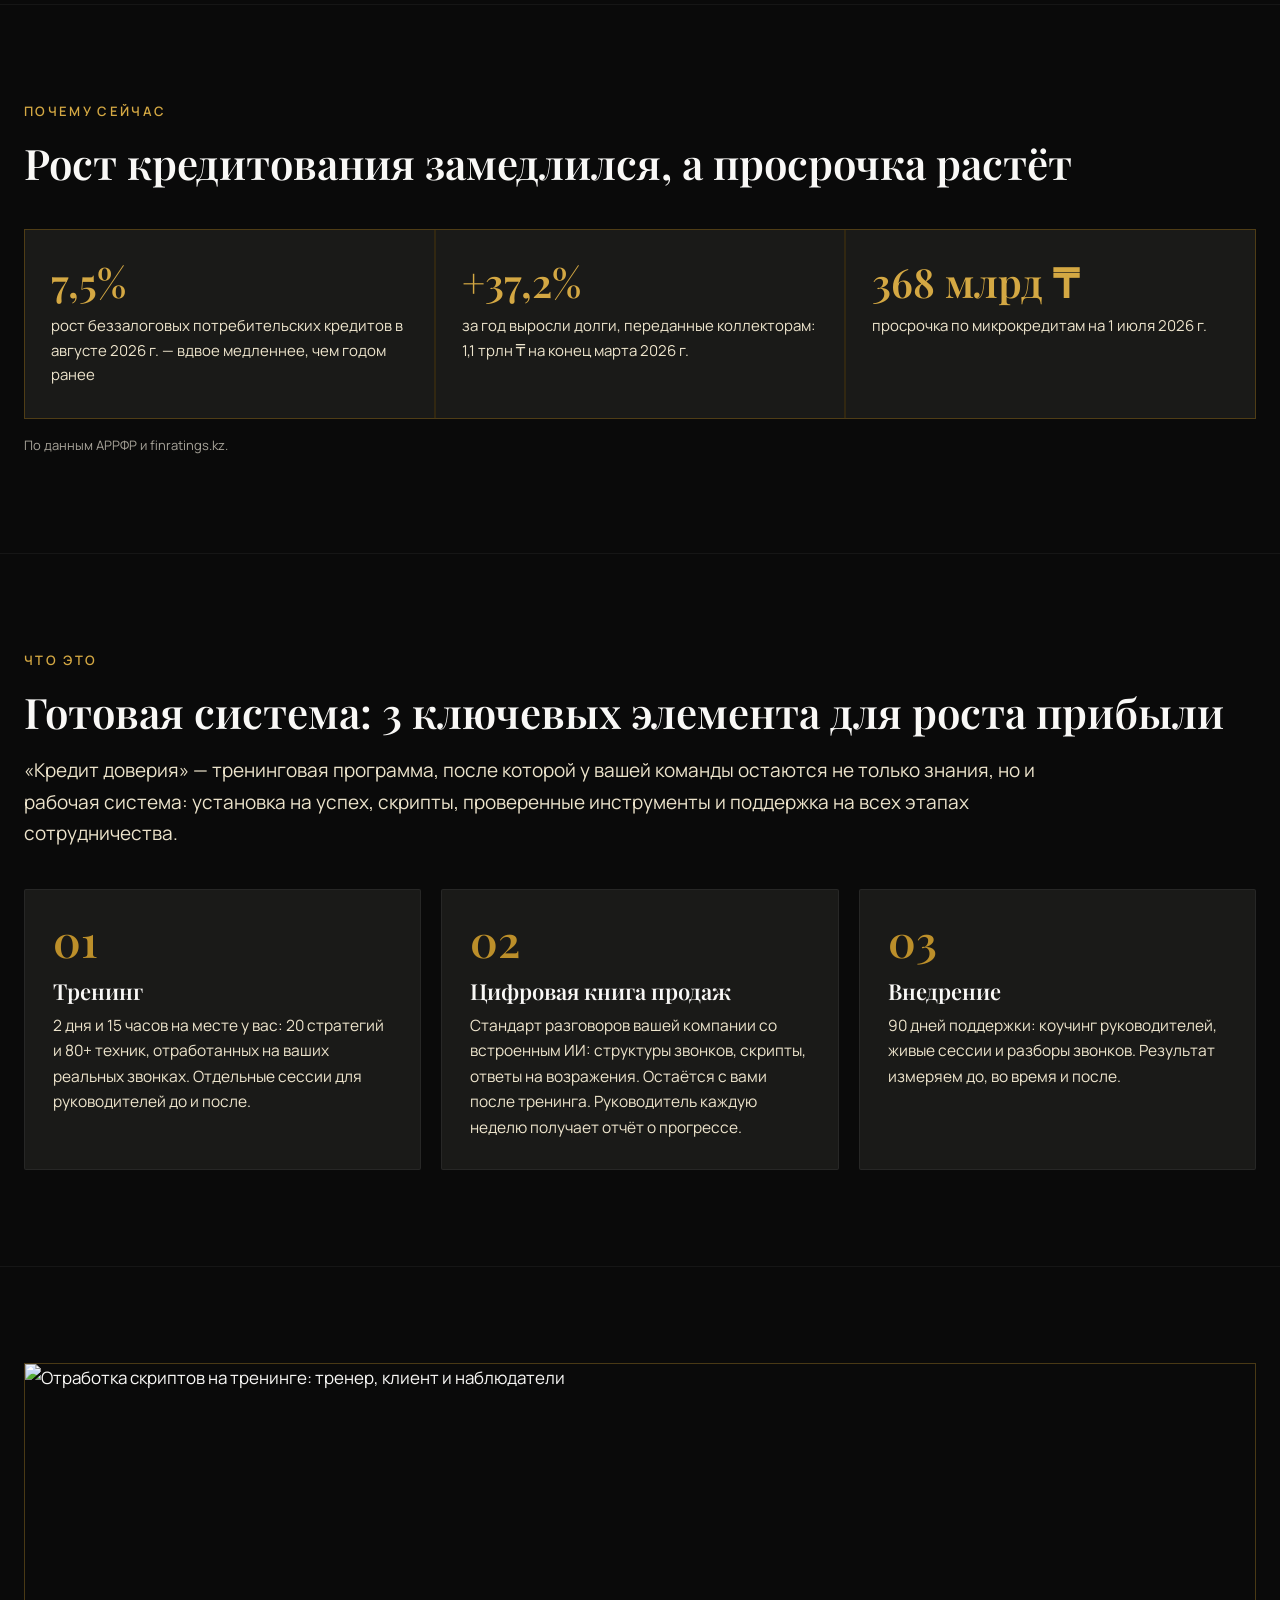
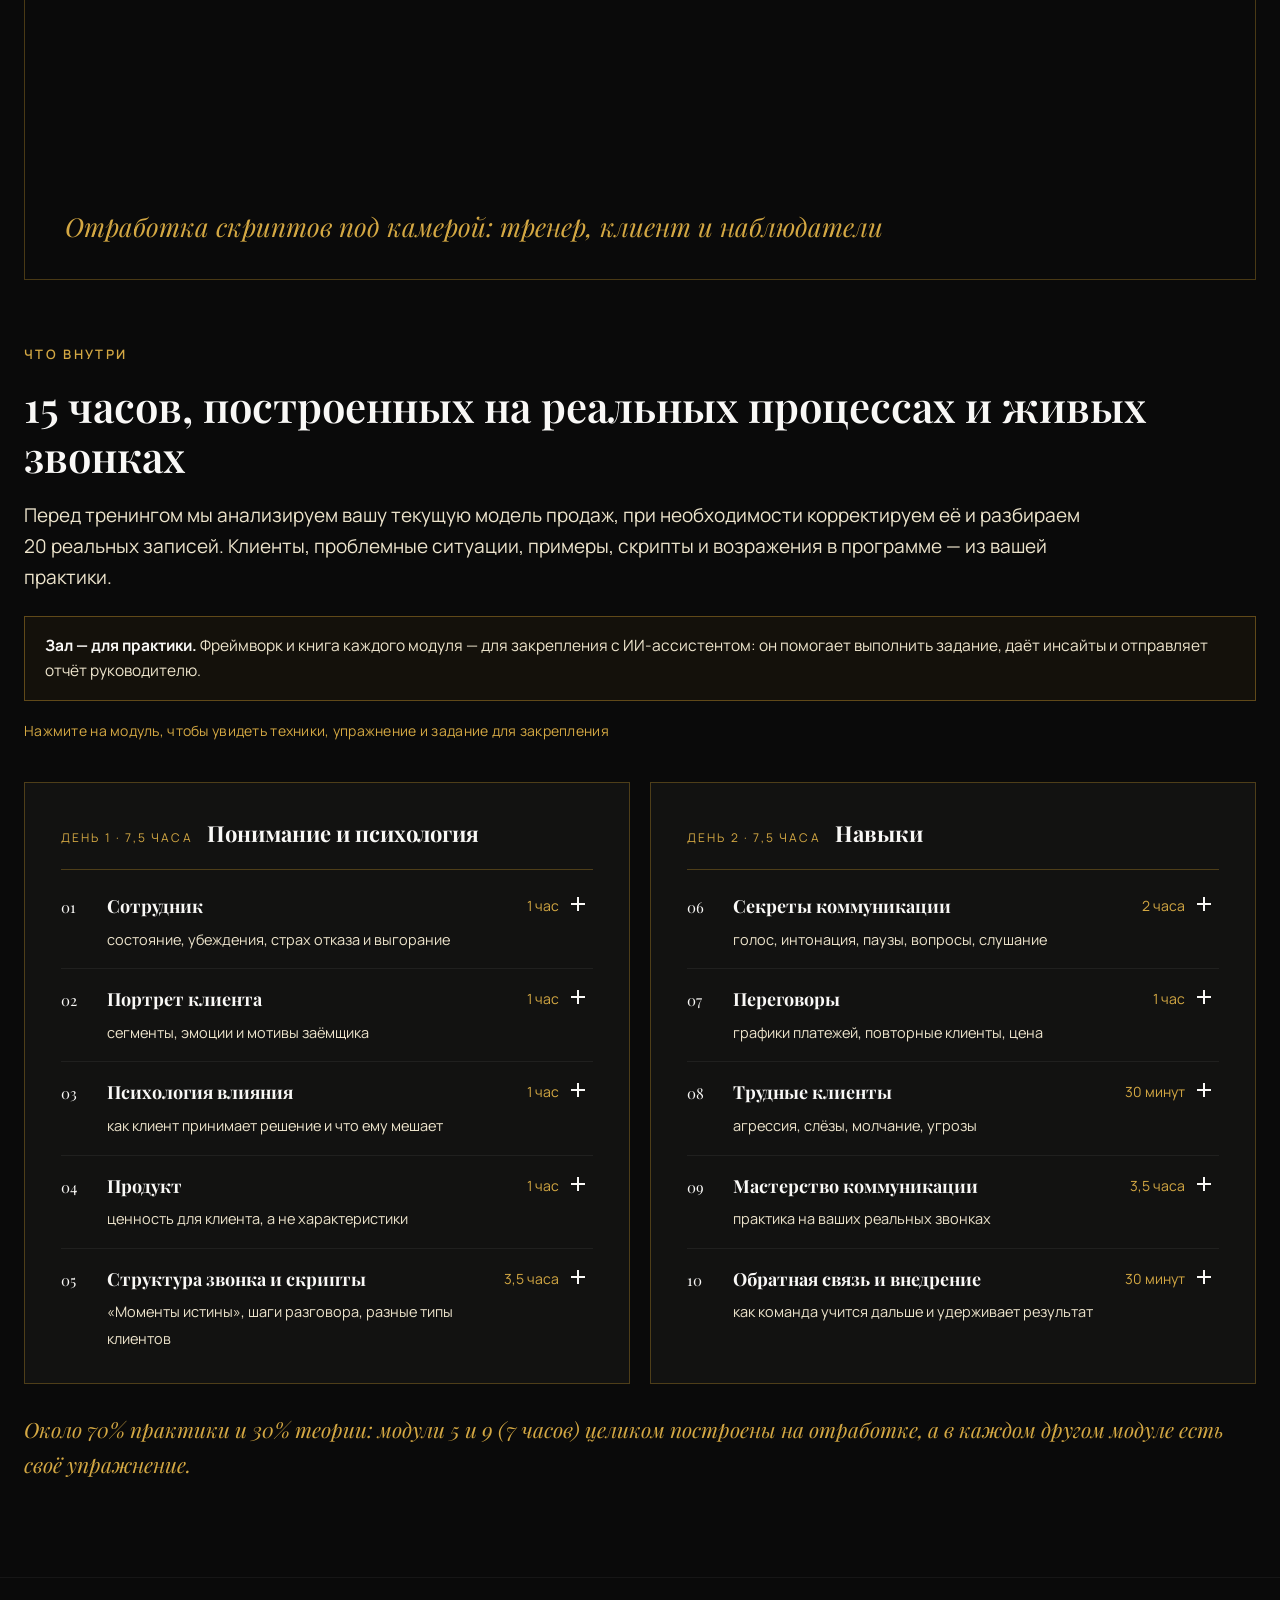
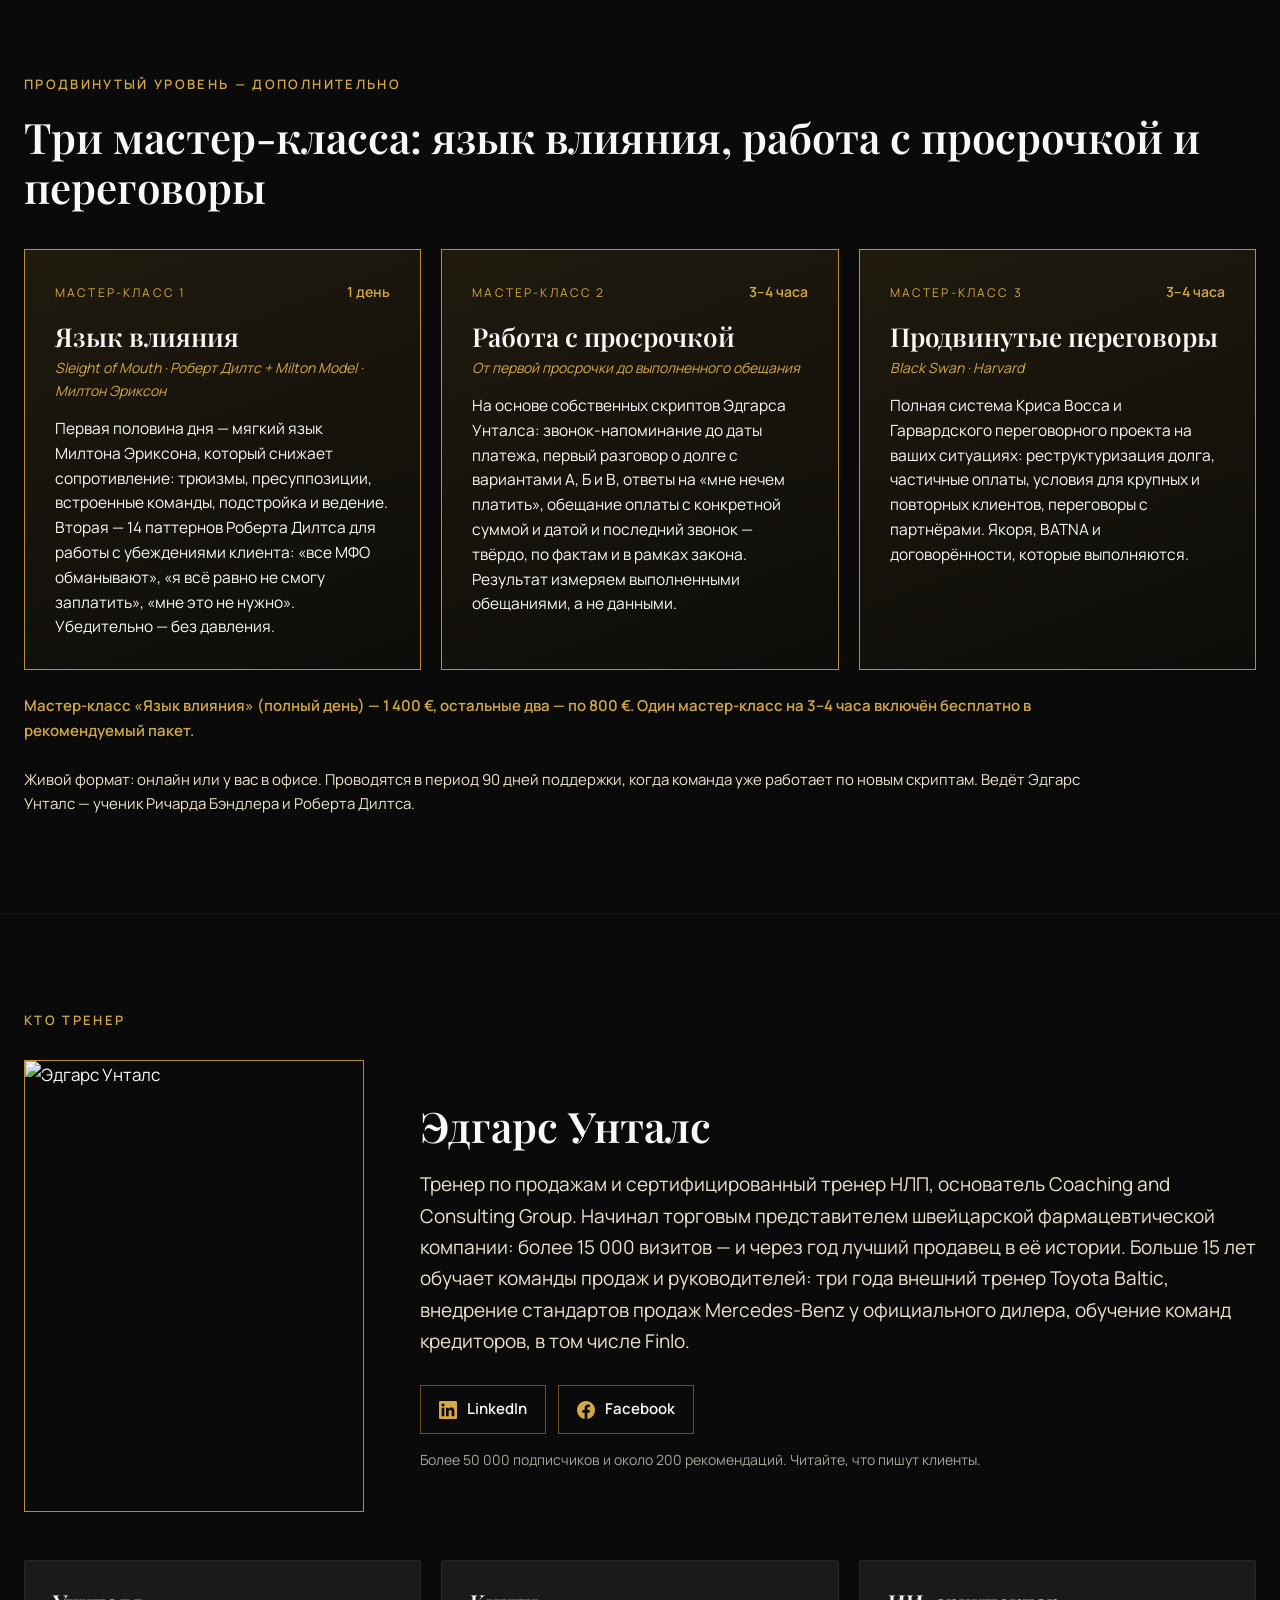
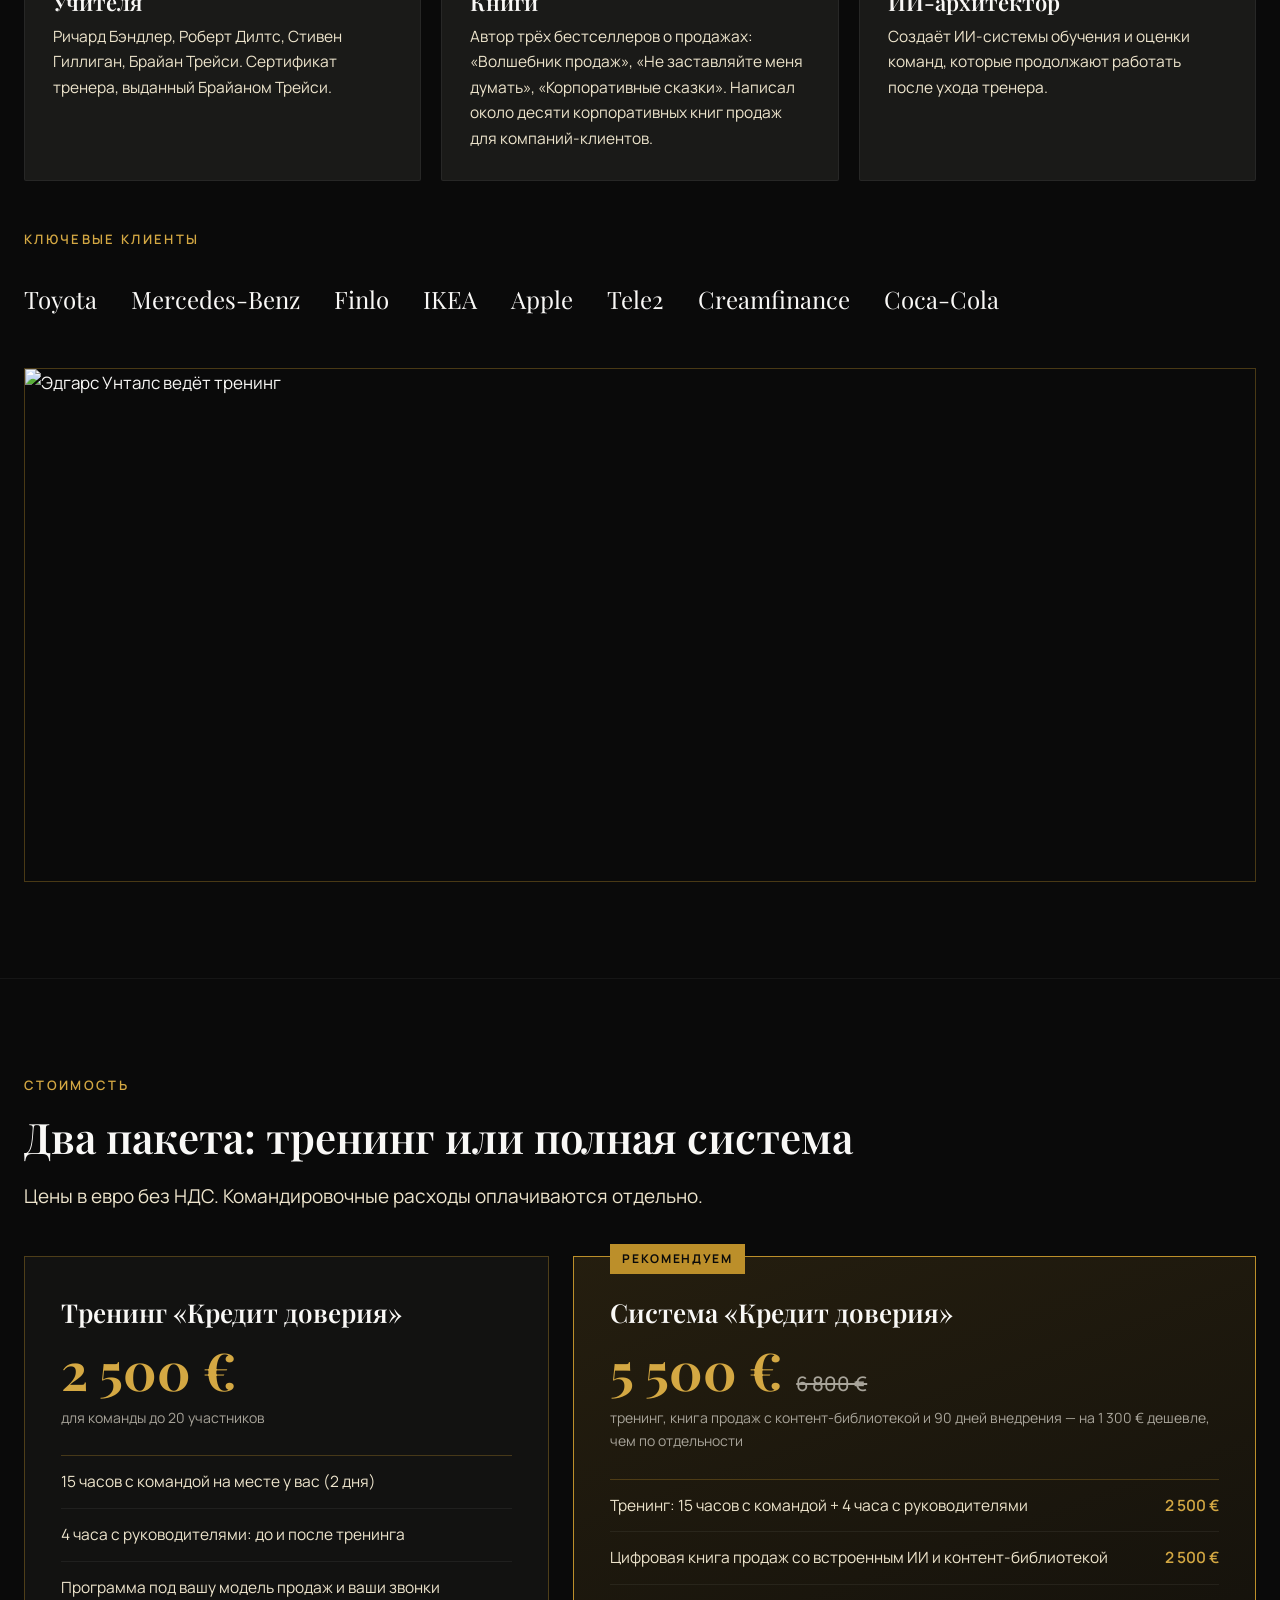
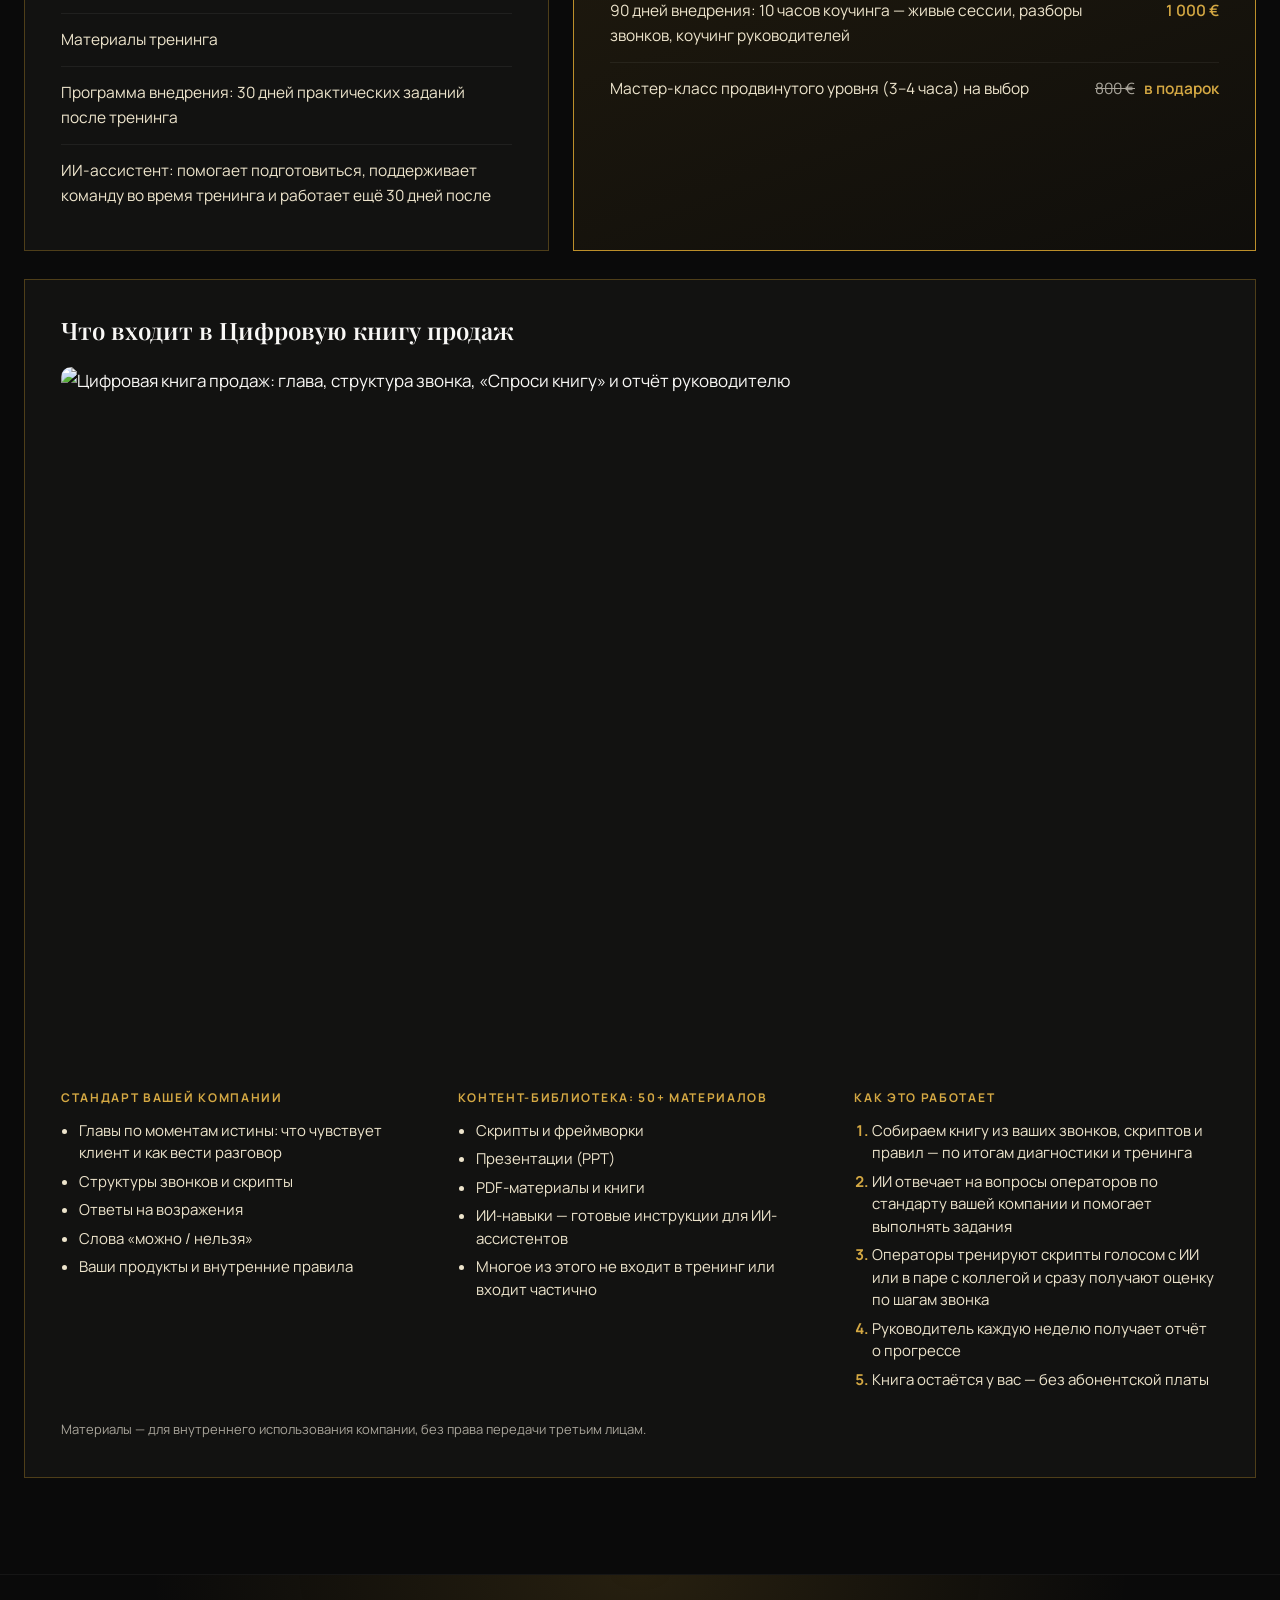
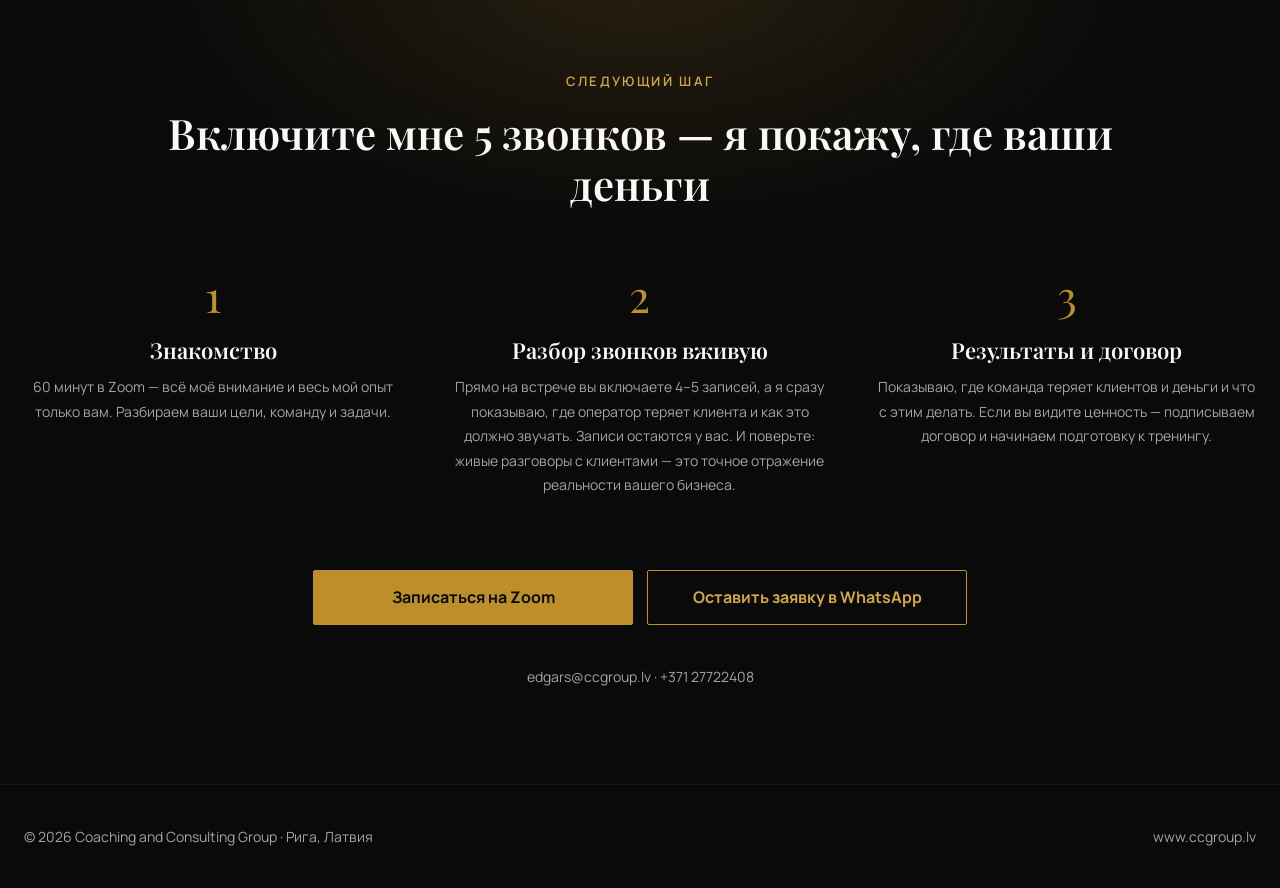
==== commit 775aa38f: "Masterclasses: merge Dilts + Milton into one day, add debt collection masterclass Co-Authored-By: Cl" ====
--- a/kz/index.html
+++ b/kz/index.html
@@ -12,10 +12,9 @@
 </div></div></details><details class="mod"><summary><span class="mod-n">07</span><span class="mod-t"><b>Переговоры</b><em>графики платежей, повторные клиенты, цена</em></span><span class="mod-h">1&nbsp;час</span><span class="mod-x" aria-hidden="true"></span></summary><div class="mod-body"><div class="mb-row"><span>Результат</span><p>Договорённости, которые клиент действительно выполняет</p></div><div class="mb-row"><span>В зале</span><ul><li>Методы Криса Восса (Black Swan): тактическая эмпатия, зеркалирование, калиброванные вопросы</li><li>решения A, B и C для клиента с просрочкой</li><li>BATNA — лучшая альтернатива соглашению</li></ul></div><div class="mb-row"><span>Упражнение</span><p>Ролевая игра: договориться о реальном графике с клиентом, который «не может платить»</p></div><div class="mb-ai"><span class="mb-ai-h">Закрепление с ИИ-ассистентом</span><div class="mb-row"><span>Задание</span><p>Принципиальные переговоры (Гарвардский переговорный проект): для трёх сложных клиентов разделить позиции и интересы</p></div><div class="mb-row"><span>Книга</span><p>Крис Восс, «Никаких компромиссов»</p></div></div></div></details><details class="mod"><summary><span class="mod-n">08</span><span class="mod-t"><b>Трудные клиенты</b><em>агрессия, слёзы, молчание, угрозы</em></span><span class="mod-h">30&nbsp;минут</span><span class="mod-x" aria-hidden="true"></span></summary>
 <div class="mod-body"><div class="mb-row"><span>Результат</span><p>Оператор сохраняет спокойствие и разговор даже с самым тяжёлым клиентом</p></div><div class="mb-row"><span>В зале</span><ul><li>Деэскалация и маркировка эмоций: признать эмоцию, а не спорить с ней</li><li>границы разговора: угрозы, оскорбления, уязвимые клиенты</li></ul></div><div class="mb-row"><span>Упражнение</span><p>«Горячий стул»: группа играет самых трудных клиентов из ваших записей, оператор держит разговор</p></div><div class="mb-ai"><span class="mb-ai-h">Закрепление с ИИ-ассистентом</span><div class="mb-row"><span>Задание</span><p>Ненасильственное общение (Маршалл Розенберг): переписать три тяжёлых разговора по схеме «наблюдение — чувство — потребность — просьба»</p></div><div class="mb-row"><span>Книга</span><p>Маршалл Розенберг, «Язык жизни. Ненасильственное общение»</p></div></div></div></details><details class="mod"><summary><span class="mod-n">09</span><span class="mod-t"><b>Мастерство коммуникации</b><em>практика на ваших реальных звонках</em></span><span class="mod-h">3,5&nbsp;часа</span><span class="mod-x" aria-hidden="true"></span></summary><div class="mod-body"><div class="mb-row"><span>Результат</span><p>Новые навыки закрепляются на звонках вашей компании, а не на выдуманных примерах</p></div><div class="mb-row"><span>В зале</span><ul><li>Разбор ваших записей по оценочному листу</li>
 <li>ролевые игры в тройках: оператор, клиент, наблюдатель</li><li>обратная связь по модели «что сработало — что изменить»</li><li>осознанная практика: короткие повторы одного навыка</li></ul></div><div class="mb-row"><span>Упражнение</span><p>«Позвоните и продайте незнакомцу сковородку» — разминка, после которой реальный звонок кажется простым</p></div><div class="mb-ai"><span class="mb-ai-h">Закрепление с ИИ-ассистентом</span><div class="mb-row"><span>Задание</span><p>Осознанная практика (Андерс Эрикссон): 10 минут в день на один навык, ассистент отслеживает прогресс</p></div><div class="mb-row"><span>Книга</span><p>Эдгарс Унталс, «Не заставляйте меня думать»</p></div></div></div></details><details class="mod"><summary><span class="mod-n">10</span><span class="mod-t"><b>Обратная связь и внедрение</b><em>как команда учится дальше и удерживает результат</em></span><span class="mod-h">30&nbsp;минут</span><span class="mod-x" aria-hidden="true"></span></summary><div class="mod-body"><div class="mb-row"><span>Результат</span><p>Команда разбирает звонки без обид, а результат тренинга сохраняется через месяц</p></div><div class="mb-row"><span>В зале</span><ul><li>Модель SBI: ситуация — поведение — влияние</li><li>личный план на 90 дней и одно действие в ближайшие 48 часов</li></ul></div><div class="mb-row"><span>Упражнение</span>
-<p>Каждый даёт обратную связь коллеге по модели SBI и записывает три изменения, которые внедрит на следующей неделе</p></div><div class="mb-ai"><span class="mb-ai-h">Закрепление с ИИ-ассистентом</span><div class="mb-row"><span>Задание</span><p>4 уровня оценки обучения (Дональд Киркпатрик): руководитель вместе с ассистентом отслеживает изменения через 30, 60 и 90 дней</p></div><div class="mb-row"><span>Книга</span><p>Ким Скотт, «Радикальная откровенность»</p></div></div></div></details></div></div><p class="note-gold">Около 70% практики и 30% теории: модули 5 и 9 (7 часов) целиком построены на отработке, а в каждом другом модуле есть своё упражнение.</p></div></section><section id="prodvinutyi"><div class="wrap"><span class="eyebrow">Продвинутый уровень — дополнительно</span><h2>Три мастер-класса: язык влияния и переговоры</h2><div class="adv"><div class="adv-card"><div class="adv-top"><span>Мастер-класс 1</span><b>3–4&nbsp;часа</b></div><h3>Стратегии языка</h3><p class="adv-sub">Sleight of Mouth · Роберт Дилтс</p><p>14 паттернов Роберта Дилтса для работы с убеждениями клиента: «все МФО обманывают», «я всё равно не смогу заплатить», «мне это не нужно». Как одной фразой изменить взгляд клиента на ситуацию.</p></div><div class="adv-card"><div class="adv-top"><span>Мастер-класс 2</span><b>3–4&nbsp;часа</b></div><h3>Магия слова</h3><p class="adv-sub">Milton Model · Милтон Эриксон</p>
-<p>Мягкий язык, который снижает сопротивление: трюизмы, пресуппозиции, встроенные команды, подстройка и ведение. Чтобы говорить убедительно — без давления.</p></div><div class="adv-card"><div class="adv-top"><span>Мастер-класс 3</span><b>3–4&nbsp;часа</b></div><h3>Продвинутые переговоры</h3><p class="adv-sub">Black Swan · Harvard</p><p>Полная система Криса Восса и Гарвардского переговорного проекта на ваших ситуациях: реструктуризация долга, частичные оплаты, условия для крупных и повторных клиентов, переговоры с партнёрами. Якоря, BATNA и договорённости, которые выполняются.</p></div></div><p class="adv-note" style="color:var(--gold-l);font-weight:600">Каждый мастер-класс — 800 €. Один включён бесплатно в рекомендуемый пакет.</p><p class="adv-note">Живой формат: онлайн или у вас в офисе. Проводятся в период 90 дней поддержки, когда команда уже работает по новым скриптам. Ведёт Эдгарс Унталс — ученик Ричарда Бэндлера и Роберта Дилтса.</p></div></section><section id="trener"><div class="wrap"><span class="eyebrow">Кто тренер</span><div class="trainer-top"><img class="trainer-photo" src="https://cdn.jsdelivr.net/gh/CCGEDGARS/ccgroup-website@main/edgars-portrait.webp" alt="Эдгарс Унталс" width="600" height="800" loading="lazy"><div><h2>Эдгарс Унталс</h2>
+<p>Каждый даёт обратную связь коллеге по модели SBI и записывает три изменения, которые внедрит на следующей неделе</p></div><div class="mb-ai"><span class="mb-ai-h">Закрепление с ИИ-ассистентом</span><div class="mb-row"><span>Задание</span><p>4 уровня оценки обучения (Дональд Киркпатрик): руководитель вместе с ассистентом отслеживает изменения через 30, 60 и 90 дней</p></div><div class="mb-row"><span>Книга</span><p>Ким Скотт, «Радикальная откровенность»</p></div></div></div></details></div></div><p class="note-gold">Около 70% практики и 30% теории: модули 5 и 9 (7 часов) целиком построены на отработке, а в каждом другом модуле есть своё упражнение.</p></div></section><section id="prodvinutyi"><div class="wrap"><span class="eyebrow">Продвинутый уровень — дополнительно</span><h2>Три мастер-класса: язык влияния, работа с просрочкой и переговоры</h2><div class="adv"><div class="adv-card"><div class="adv-top"><span>Мастер-класс 1</span><b>1&nbsp;день</b></div><h3>Язык влияния</h3><p class="adv-sub">Sleight of Mouth · Роберт Дилтс + Milton Model · Милтон Эриксон</p><p>Первая половина дня — мягкий язык Милтона Эриксона, который снижает сопротивление: трюизмы, пресуппозиции, встроенные команды, подстройка и ведение. Вторая — 14 паттернов Роберта Дилтса для работы с убеждениями клиента: «все МФО обманывают», «я всё равно не смогу заплатить», «мне это не нужно». Убедительно — без давления.</p></div><div class="adv-card"><div class="adv-top"><span>Мастер-класс 2</span><b>3–4&nbsp;часа</b></div><h3>Работа с просрочкой</h3><p class="adv-sub">От первой просрочки до выполненного обещания</p><p>На основе собственных скриптов Эдгарса Унталса: звонок-напоминание до даты платежа, первый разговор о долге с вариантами А, Б и В, ответы на «мне нечем платить», обещание оплаты с конкретной суммой и датой и последний звонок — твёрдо, по фактам и в рамках закона. Результат измеряем выполненными обещаниями, а не данными.</p></div><div class="adv-card"><div class="adv-top"><span>Мастер-класс 3</span><b>3–4&nbsp;часа</b></div><h3>Продвинутые переговоры</h3><p class="adv-sub">Black Swan · Harvard</p><p>Полная система Криса Восса и Гарвардского переговорного проекта на ваших ситуациях: реструктуризация долга, частичные оплаты, условия для крупных и повторных клиентов, переговоры с партнёрами. Якоря, BATNA и договорённости, которые выполняются.</p></div></div><p class="adv-note" style="color:var(--gold-l);font-weight:600">Мастер-класс «Язык влияния» (полный день) — 1 400 €, остальные два — по 800 €. Один мастер-класс на 3–4 часа включён бесплатно в рекомендуемый пакет.</p><p class="adv-note">Живой формат: онлайн или у вас в офисе. Проводятся в период 90 дней поддержки, когда команда уже работает по новым скриптам. Ведёт Эдгарс Унталс — ученик Ричарда Бэндлера и Роберта Дилтса.</p></div></section><section id="trener"><div class="wrap"><span class="eyebrow">Кто тренер</span><div class="trainer-top"><img class="trainer-photo" src="https://cdn.jsdelivr.net/gh/CCGEDGARS/ccgroup-website@main/edgars-portrait.webp" alt="Эдгарс Унталс" width="600" height="800" loading="lazy"><div><h2>Эдгарс Унталс</h2>
 <p class="lead" style="max-width:none">Тренер по продажам и сертифицированный тренер НЛП, основатель Coaching and Consulting Group. Начинал торговым представителем швейцарской фармацевтической компании: более 15 000 визитов — и через год лучший продавец в её истории. Больше 15 лет обучает команды продаж и руководителей: три года внешний тренер Toyota Baltic, внедрение стандартов продаж Mercedes-Benz у официального дилера, обучение команд кредиторов, в том числе Finlo.</p><div class="social" style="display:flex;flex-wrap:wrap;gap:12px;margin-top:28px"><a href="https://www.linkedin.com/in/edgarsuntals/" target="_blank" rel="noopener" style="display:inline-flex;align-items:center;gap:10px;padding:11px 18px;border:1px solid rgba(188,143,42,.55);color:var(--cream);text-decoration:none;font-size:15px;font-weight:600"><svg width="18" height="18" viewBox="0 0 24 24" fill="#D4A843" aria-hidden="true"><path d="M20.447 20.452h-3.554v-5.569c0-1.328-.027-3.037-1.852-3.037-1.853 0-2.136 1.445-2.136 2.939v5.667H9.351V9h3.414v1.561h.046c.477-.9 1.637-1.85 3.37-1.85 3.601 0 4.267 2.37 4.267 5.455v6.286zM5.337 7.433c-1.144 0-2.063-.926-2.063-2.065 0-1.138.92-2.063 2.063-2.063 1.14 0 2.064.925 2.064 2.063 0 1.139-.925 2.065-2.064 2.065zm1.782 13.019H3.555V9h3.564v11.452zM22.225 0H1.771C.792 0 0 .774 0 1.729v20.542C0 23.227.792 24 1.771 24h20.451C23.2 24 24 23.227 24 22.271V1.729C24 .774 23.2 0 22.222 0h.003z"/></svg>LinkedIn</a><a href="https://www.facebook.com/salestraining" target="_blank" rel="noopener" style="display:inline-flex;align-items:center;gap:10px;padding:11px 18px;border:1px solid rgba(188,143,42,.55);color:var(--cream);text-decoration:none;font-size:15px;font-weight:600"><svg width="18" height="18" viewBox="0 0 24 24" fill="#D4A843" aria-hidden="true"><path d="M24 12.073C24 5.405 18.627 0 12 0S0 5.405 0 12.073C0 18.1 4.388 23.094 10.125 24v-8.437H7.078v-3.49h3.047V9.43c0-3.007 1.792-4.669 4.533-4.669 1.312 0 2.686.235 2.686.235v2.953H15.83c-1.491 0-1.956.925-1.956 1.874v2.25h3.328l-.532 3.49h-2.796V24C19.612 23.094 24 18.1 24 12.073z"/></svg>Facebook</a></div><p class="small" style="margin-top:14px">Более 50 000 подписчиков и около 200 рекомендаций. Читайте, что пишут клиенты.</p></div></div><div class="grid g3"><div class="card"><h3>Учителя</h3><p>Ричард Бэндлер, Роберт Дилтс, Стивен Гиллиган, Брайан Трейси. Сертификат тренера, выданный Брайаном Трейси.</p></div><div class="card"><h3>Книги</h3><p>Автор трёх бестселлеров о продажах: «Волшебник продаж», «Не заставляйте меня думать», «Корпоративные сказки». Написал около десяти корпоративных книг продаж для компаний-клиентов.</p></div><div class="card"><h3>ИИ-архитектор</h3><p>Создаёт ИИ-системы обучения и оценки команд, которые продолжают работать после ухода тренера.</p></div></div><div class="clients"><p class="eyebrow" style="margin:48px 0 18px">Ключевые клиенты</p><div class="logos" style="color:var(--cream);font-size:24px"><span>Toyota</span><span>Mercedes-Benz</span><span>Finlo</span><span>IKEA</span><span>Apple</span><span>Tele2</span><span>Creamfinance</span><span>Coca-Cola</span></div></div><figure class="trainer-stage">
 <img src="https://cdn.jsdelivr.net/gh/CCGEDGARS/ccgroup-website@main/edgars-stage.webp" alt="Эдгарс Унталс ведёт тренинг" width="2400" height="1000" loading="lazy"></figure></div></section><section id="stoimost"><div class="wrap"><span class="eyebrow">Стоимость</span><h2>Два пакета: тренинг или полная система</h2><p class="lead">Цены в евро без НДС. Командировочные расходы оплачиваются отдельно.</p><div class="pk-grid"><div class="pk"><h3>Тренинг «Кредит доверия»</h3><div class="pk-num">2 500 €</div><p class="pk-note">для команды до 20 участников</p><ul><li><span>15 часов с командой на месте у вас (2 дня)</span></li><li><span>4 часа с руководителями: до и после тренинга</span></li><li><span>Программа под вашу модель продаж и ваши звонки</span></li><li><span>Материалы тренинга</span></li><li><span>Программа внедрения: 30 дней практических заданий после тренинга</span></li><li><span>ИИ-ассистент: помогает подготовиться, поддерживает команду во время тренинга и работает ещё 30 дней после</span></li></ul></div><div class="pk feat"><span class="pk-tag">Рекомендуем</span><h3>Система «Кредит доверия»</h3><div class="pk-num">5 500 €<span class="pk-old">6 800 €</span></div><p class="pk-note">тренинг, книга продаж с контент-библиотекой и 90 дней внедрения — на 1 300 € дешевле, чем по отдельности</p><ul><li><span>Тренинг: 15 часов с командой + 4 часа с руководителями</span><b>2 500 €</b></li><li><span>Цифровая книга продаж со встроенным ИИ и контент-библиотекой</span><b>2 500 €</b></li><li><span>90 дней внедрения: 10 часов коучинга — живые сессии, разборы звонков, коучинг руководителей</span><b>1 000 €</b></li><li>
-<span>Мастер-класс продвинутого уровня на выбор</span><b><s>800 €</s> в подарок</b></li></ul></div></div><div class="pk-book"><h3>Что входит в Цифровую книгу продаж</h3><figure class="pk-shot"><img src="https://cdn.jsdelivr.net/gh/CCGEDGARS/ccgroup-website@kredit-doveriya-assets/sales-book-app.webp" alt="Цифровая книга продаж: глава, структура звонка, «Спроси книгу» и отчёт руководителю" width="2000" height="1194" loading="lazy"></figure><div class="pk-cols"><div><span class="pk-h">Стандарт вашей компании</span><ul><li>Главы по моментам истины: что чувствует клиент и как вести разговор</li><li>Структуры звонков и скрипты</li><li>Ответы на возражения</li><li>Слова «можно / нельзя»</li><li>Ваши продукты и внутренние правила</li></ul></div><div><span class="pk-h">Контент-библиотека: 50+ материалов</span><ul><li>Скрипты и фреймворки</li><li>Презентации (PPT)</li><li>PDF-материалы и книги</li><li>ИИ-навыки — готовые инструкции для ИИ-ассистентов</li><li>Многое из этого не входит в тренинг или входит частично</li></ul></div><div><span class="pk-h">Как это работает</span><ol><li>Собираем книгу из ваших звонков, скриптов и правил — по итогам диагностики и тренинга</li><li>ИИ отвечает на вопросы операторов по стандарту вашей компании и помогает выполнять задания</li><li>Операторы тренируют скрипты голосом с ИИ или в паре с коллегой и сразу получают оценку по шагам звонка</li>
+<span>Мастер-класс продвинутого уровня (3–4 часа) на выбор</span><b><s>800 €</s> в подарок</b></li></ul></div></div><div class="pk-book"><h3>Что входит в Цифровую книгу продаж</h3><figure class="pk-shot"><img src="https://cdn.jsdelivr.net/gh/CCGEDGARS/ccgroup-website@kredit-doveriya-assets/sales-book-app.webp" alt="Цифровая книга продаж: глава, структура звонка, «Спроси книгу» и отчёт руководителю" width="2000" height="1194" loading="lazy"></figure><div class="pk-cols"><div><span class="pk-h">Стандарт вашей компании</span><ul><li>Главы по моментам истины: что чувствует клиент и как вести разговор</li><li>Структуры звонков и скрипты</li><li>Ответы на возражения</li><li>Слова «можно / нельзя»</li><li>Ваши продукты и внутренние правила</li></ul></div><div><span class="pk-h">Контент-библиотека: 50+ материалов</span><ul><li>Скрипты и фреймворки</li><li>Презентации (PPT)</li><li>PDF-материалы и книги</li><li>ИИ-навыки — готовые инструкции для ИИ-ассистентов</li><li>Многое из этого не входит в тренинг или входит частично</li></ul></div><div><span class="pk-h">Как это работает</span><ol><li>Собираем книгу из ваших звонков, скриптов и правил — по итогам диагностики и тренинга</li><li>ИИ отвечает на вопросы операторов по стандарту вашей компании и помогает выполнять задания</li><li>Операторы тренируют скрипты голосом с ИИ или в паре с коллегой и сразу получают оценку по шагам звонка</li>
 <li>Руководитель каждую неделю получает отчёт о прогрессе</li><li>Книга остаётся у вас — без абонентской платы</li></ol></div></div><p class="pk-lic">Материалы — для внутреннего использования компании, без права передачи третьим лицам.</p></div></div></section><section class="final" id="diagnostika"><div class="wrap"><span class="eyebrow">Следующий шаг</span><h2>Включите мне 5 звонков — я покажу, где ваши деньги</h2><div class="steps"><div><div class="n">1</div><h3 style="margin-top:12px">Знакомство</h3><p class="small">60 минут в Zoom — всё моё внимание и весь мой опыт только вам. Разбираем ваши цели, команду и задачи.</p></div><div><div class="n">2</div><h3 style="margin-top:12px">Разбор звонков вживую</h3><p class="small">Прямо на встрече вы включаете 4–5 записей, а я сразу показываю, где оператор теряет клиента и как это должно звучать. Записи остаются у вас. И поверьте: живые разговоры с клиентами — это точное отражение реальности вашего бизнеса.</p></div><div><div class="n">3</div><h3 style="margin-top:12px">Результаты и договор</h3><p class="small">Показываю, где команда теряет клиентов и деньги и что с этим делать. Если вы видите ценность — подписываем договор и начинаем подготовку к тренингу.</p></div></div><div class="final-ctas"><a class="btn btn-gold" href="https://calendly.com/edgars-7go/free-strategy-call" target="_blank" rel="noopener">Записаться на Zoom</a>
 <a class="btn btn-ghost" href="https://wa.me/37127722408?text=%D0%97%D0%B4%D1%80%D0%B0%D0%B2%D1%81%D1%82%D0%B2%D1%83%D0%B9%D1%82%D0%B5%2C%20%D0%AD%D0%B4%D0%B3%D0%B0%D1%80%D1%81%21%20%D0%A5%D0%BE%D1%87%D1%83%20%D1%83%D0%B7%D0%BD%D0%B0%D1%82%D1%8C%20%D0%B1%D0%BE%D0%BB%D1%8C%D1%88%D0%B5%20%D0%BE%20%D0%BF%D1%80%D0%BE%D0%B3%D1%80%D0%B0%D0%BC%D0%BC%D0%B5%20%C2%AB%D0%9A%D1%80%D0%B5%D0%B4%D0%B8%D1%82%20%D0%B4%D0%BE%D0%B2%D0%B5%D1%80%D0%B8%D1%8F%C2%BB." target="_blank" rel="noopener">Оставить заявку в WhatsApp</a></div><p class="small" style="margin-top:22px">edgars@ccgroup.lv · +371 27722408</p></div></section><footer><div class="wrap"><span>© 2026 Coaching and Consulting Group · Рига, Латвия</span><span><a href="https://www.ccgroup.lv" style="text-decoration:none">www.ccgroup.lv</a></span></div></footer><script src="/assets/site.js"></script></body></html>
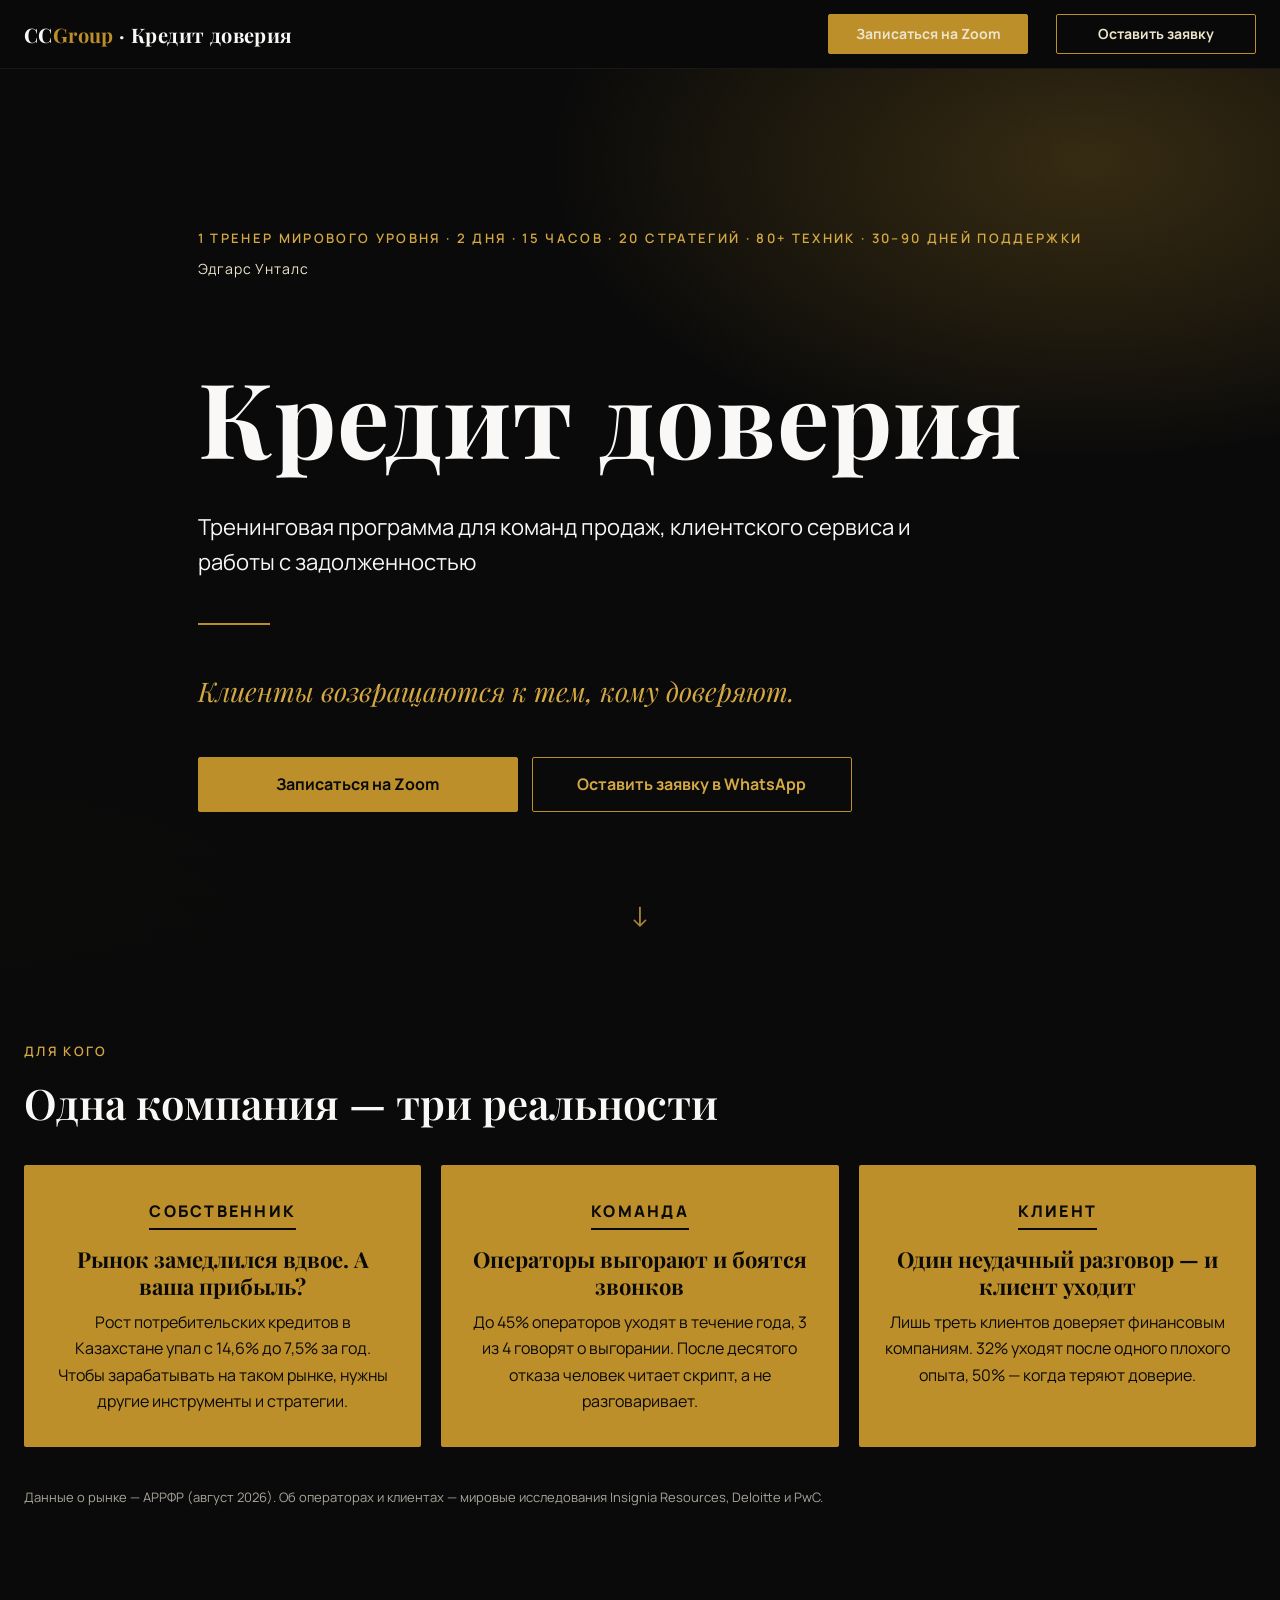
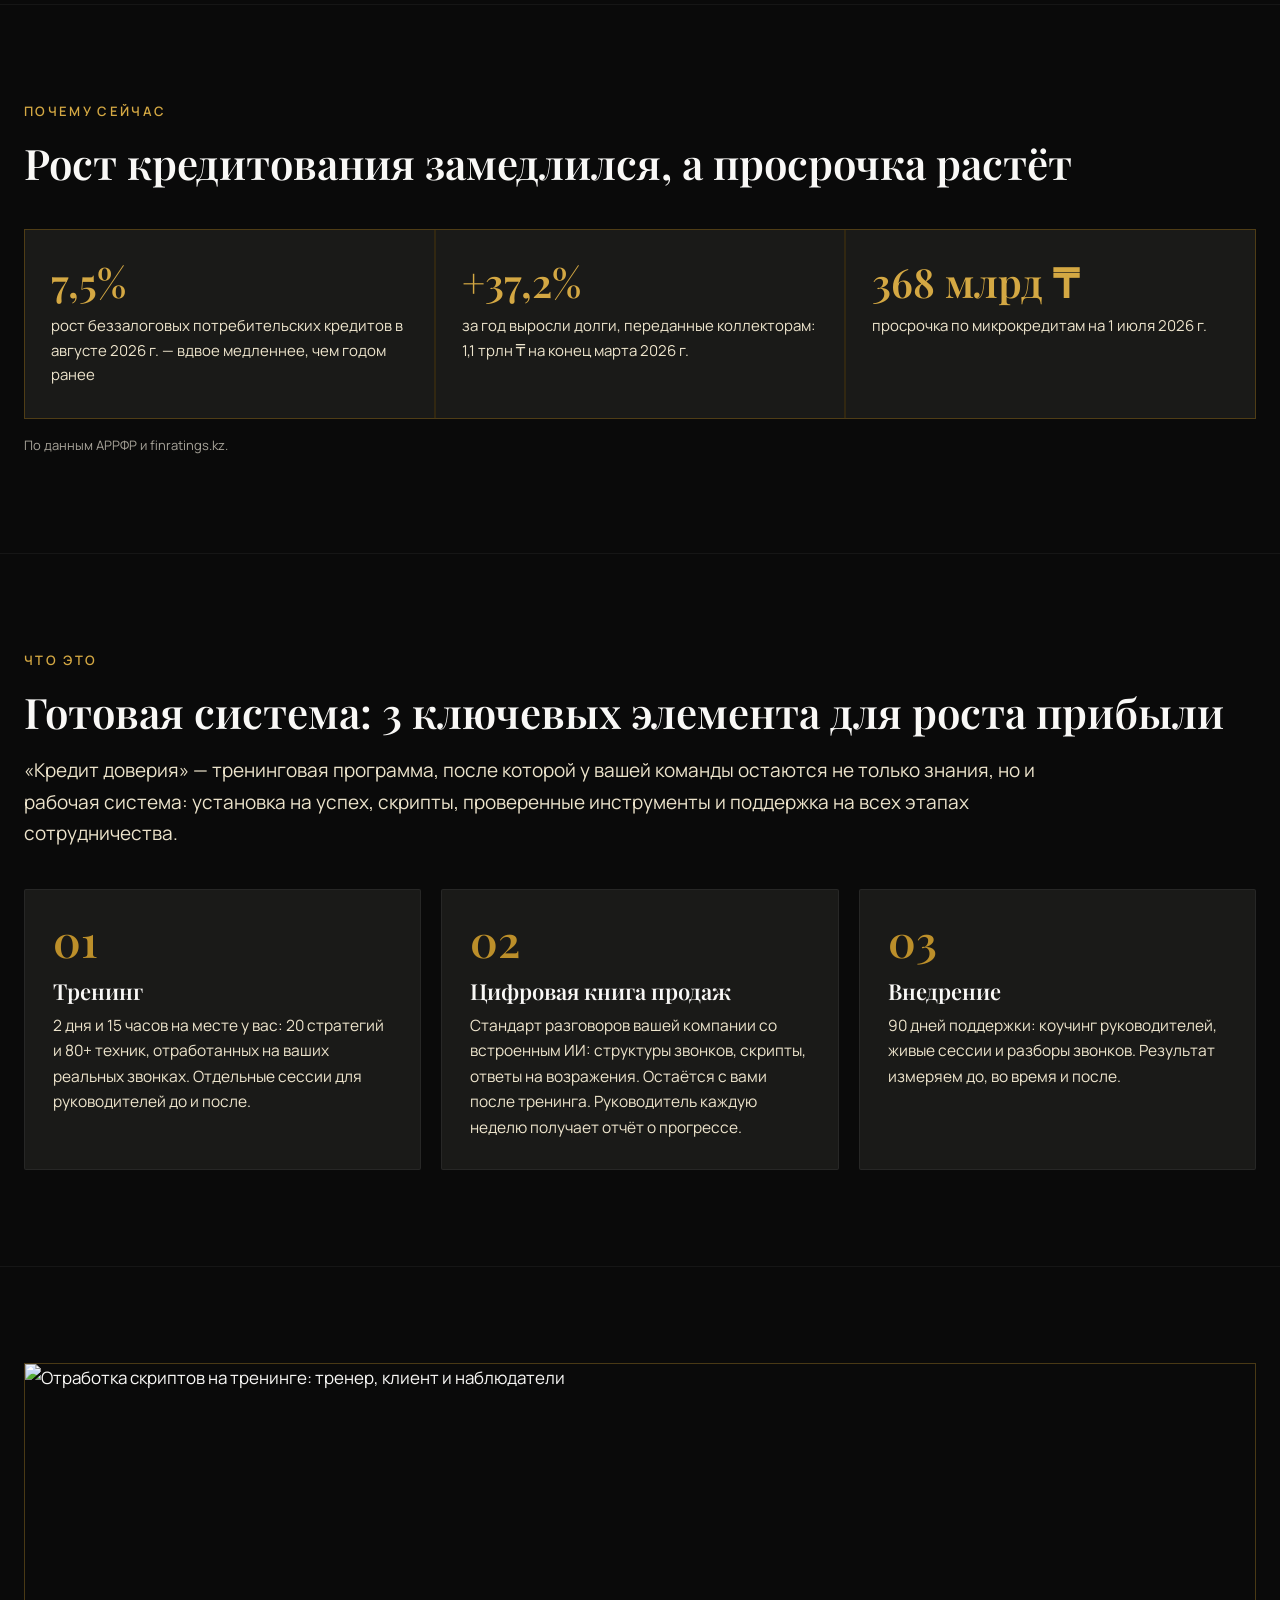
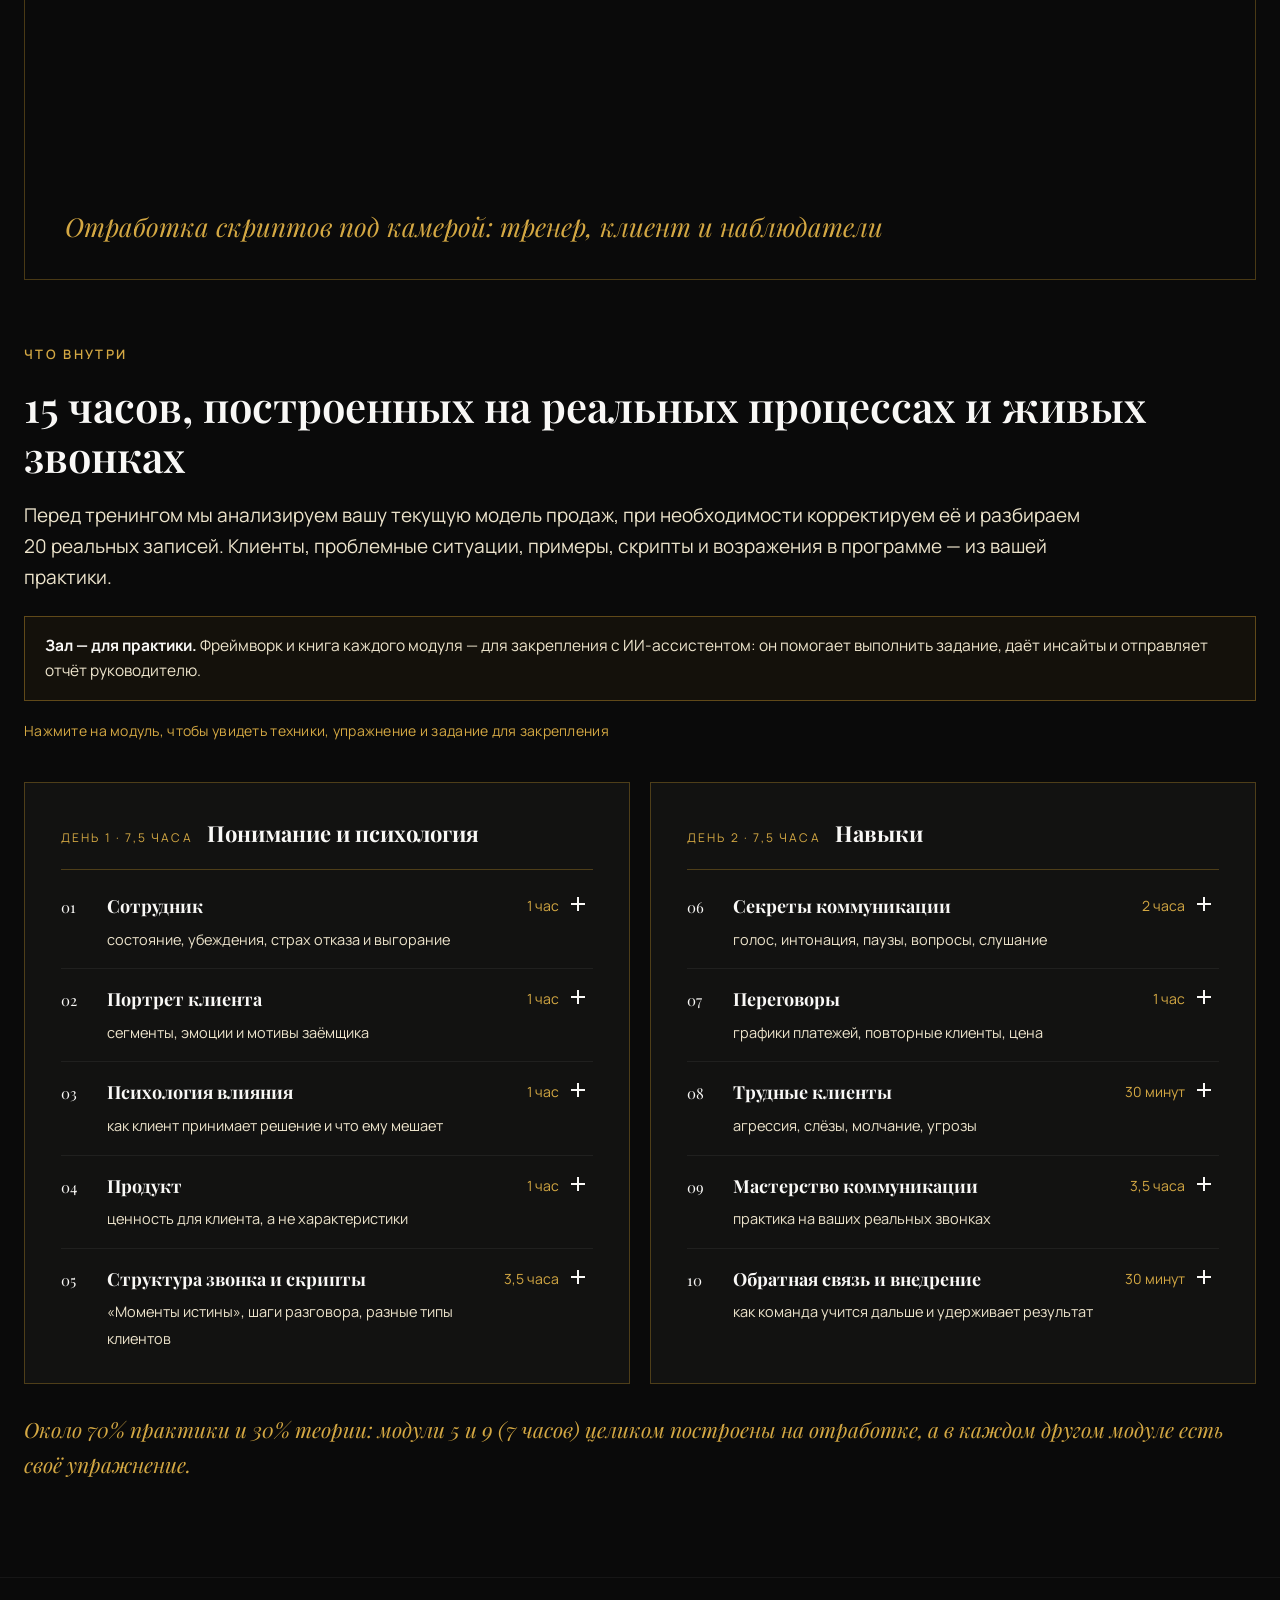
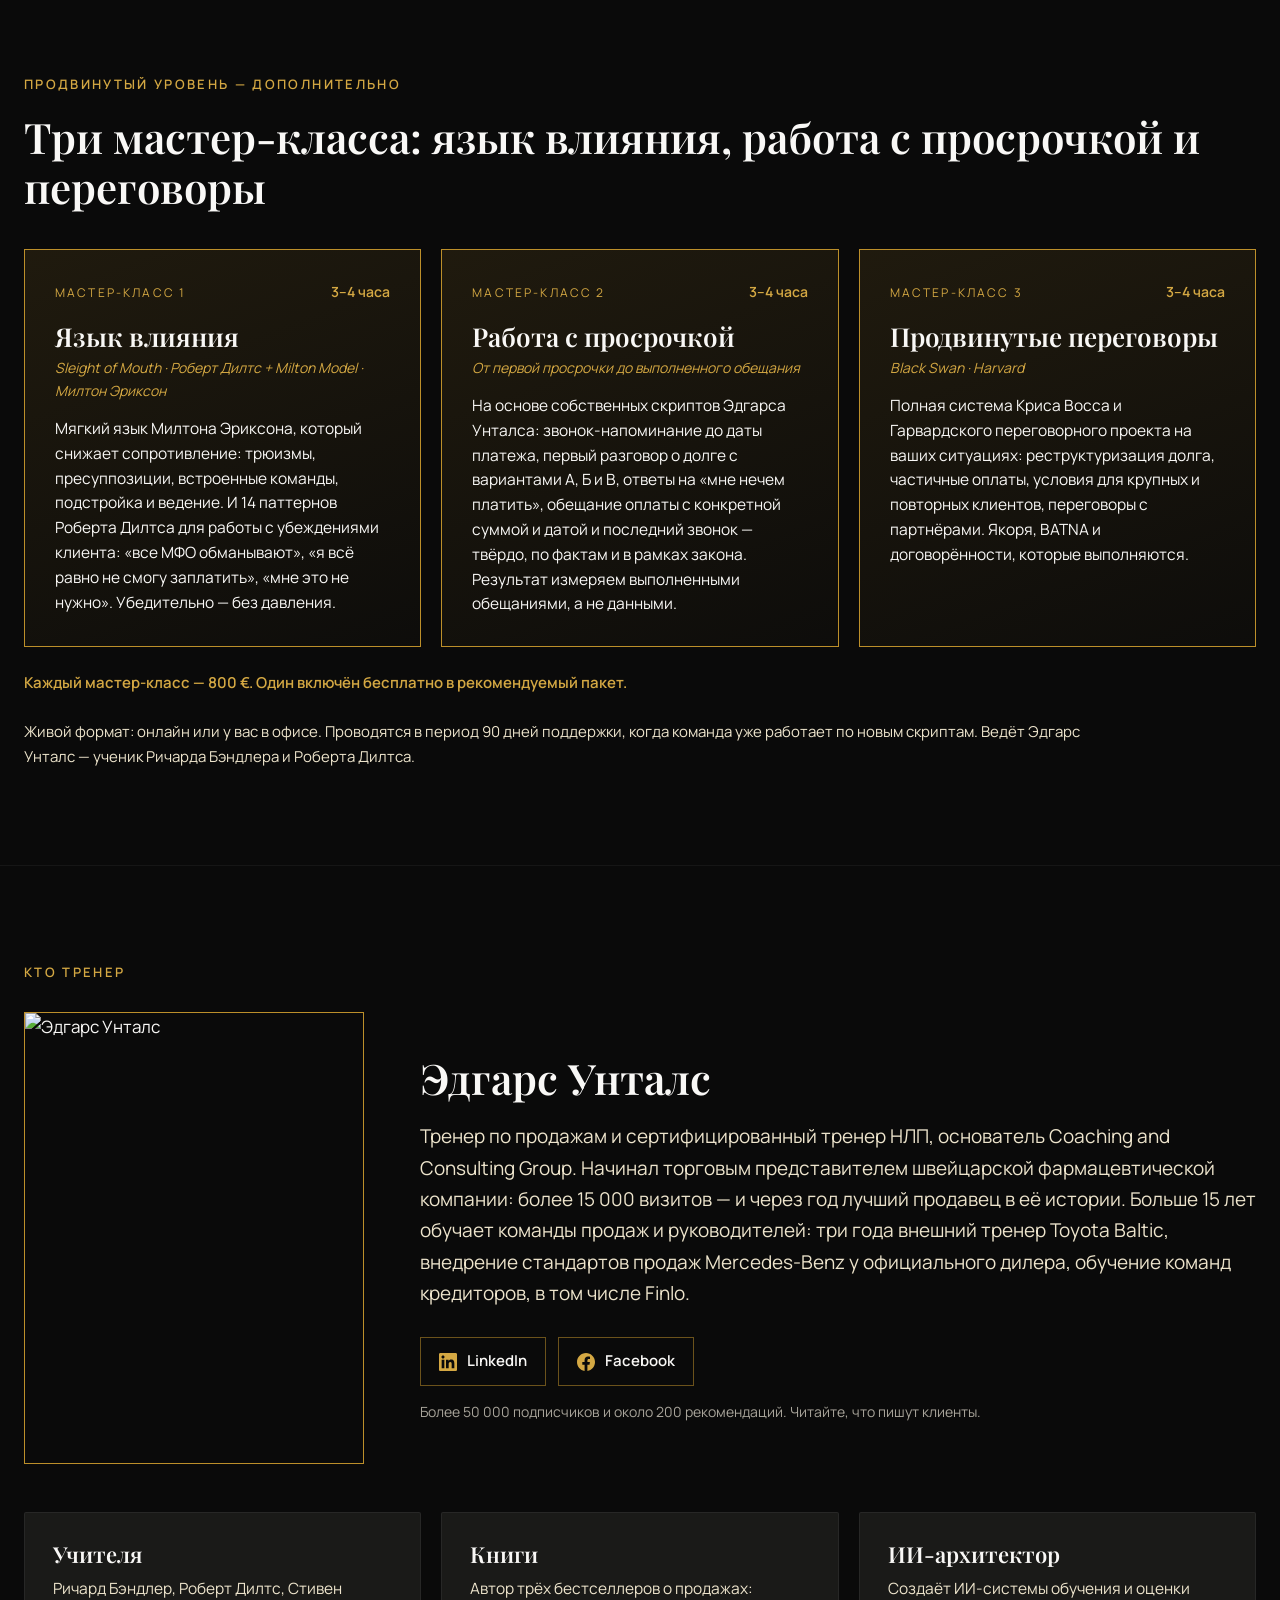
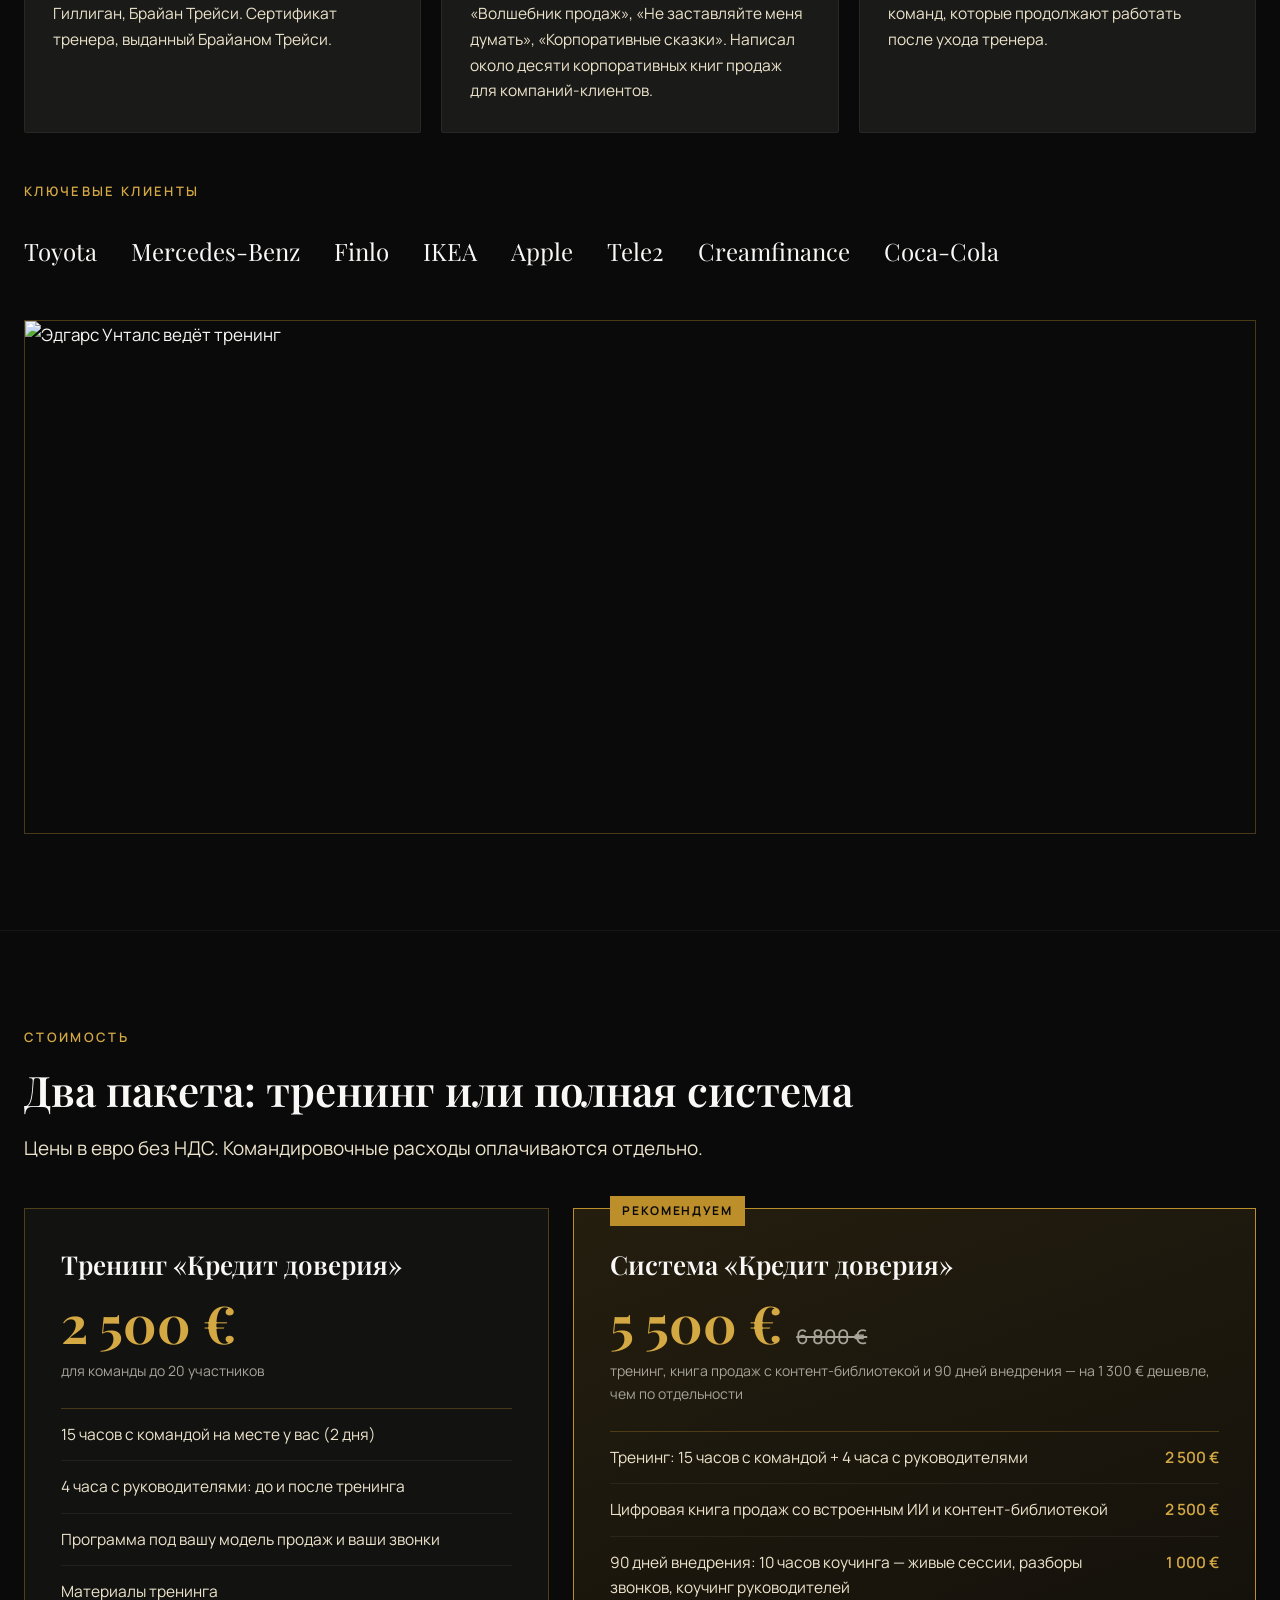
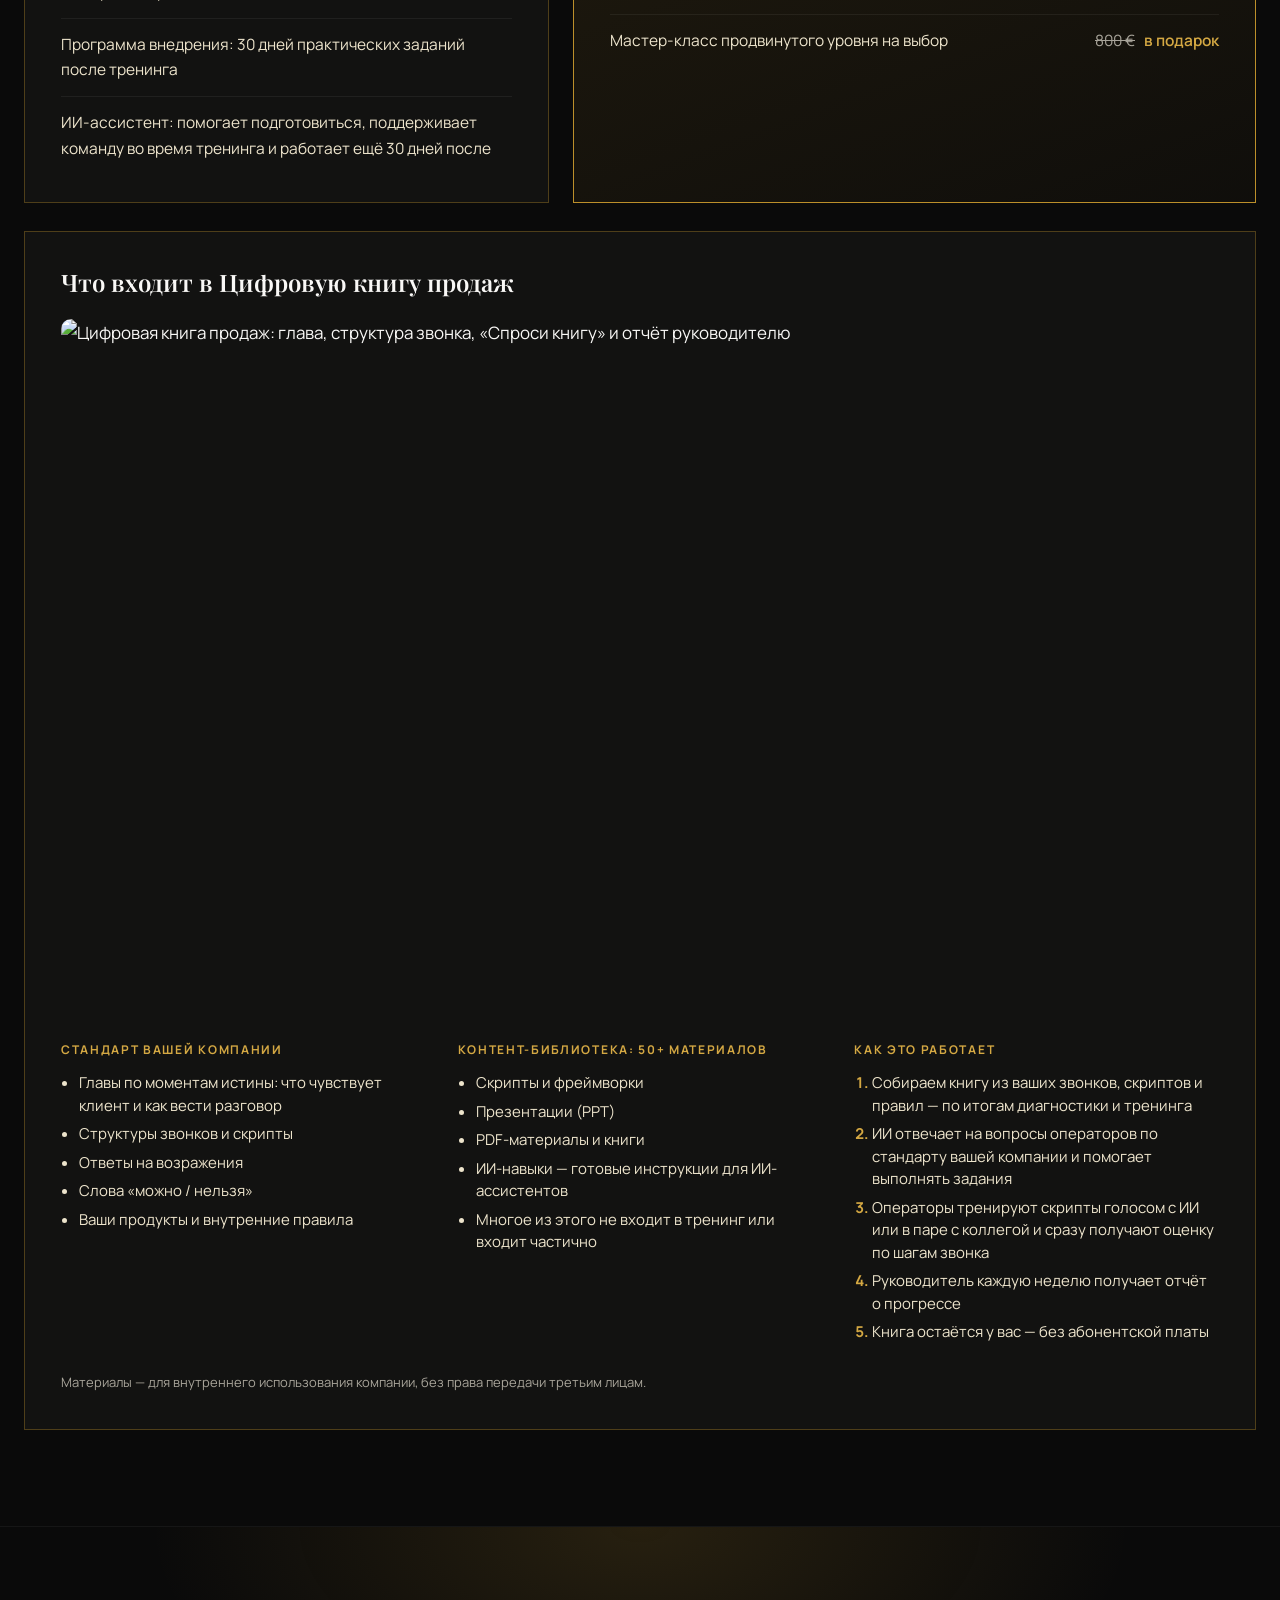
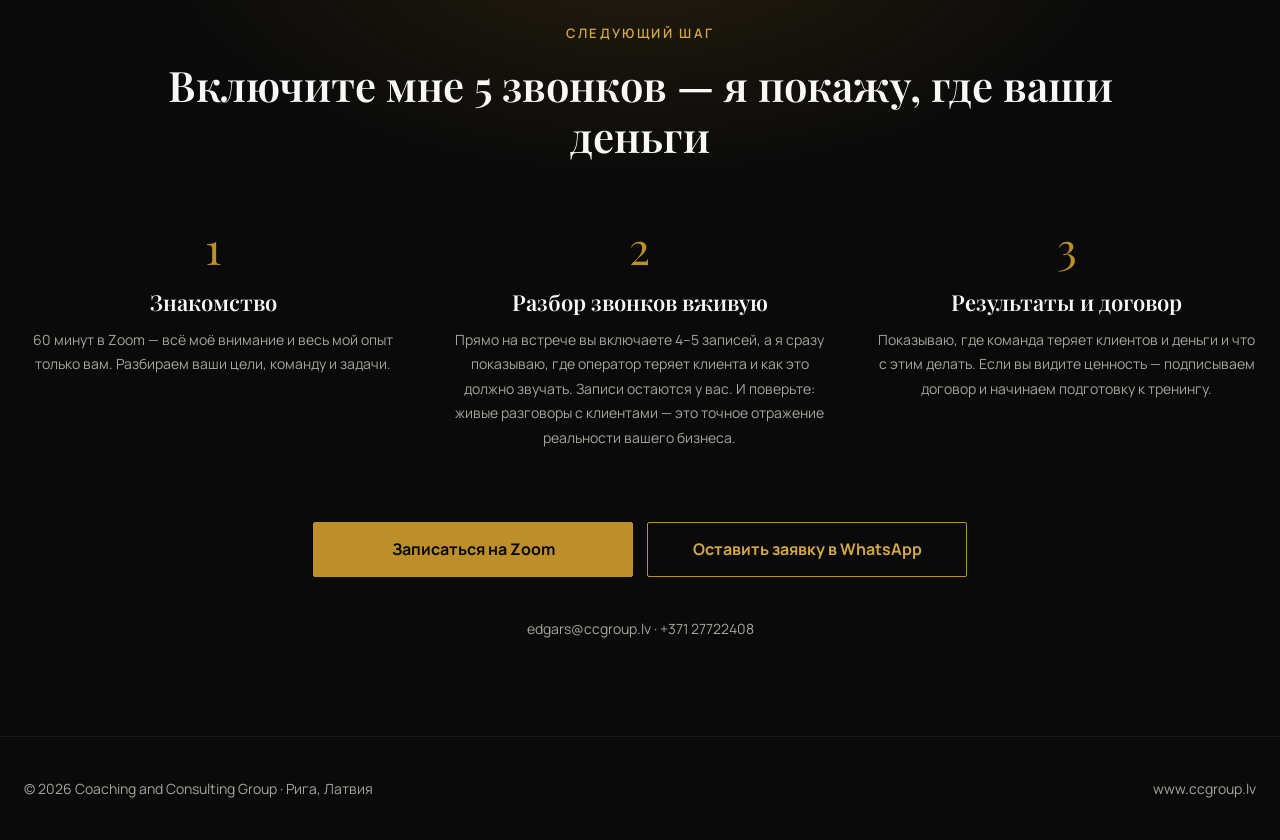
==== commit ff8fd93a: "Masterclasses: three equal 3–4 h masterclasses at €800 Co-Authored-By: Claude Opus 5.5 <noreply@anth" ====
--- a/kz/index.html
+++ b/kz/index.html
@@ -12,9 +12,9 @@
 </div></div></details><details class="mod"><summary><span class="mod-n">07</span><span class="mod-t"><b>Переговоры</b><em>графики платежей, повторные клиенты, цена</em></span><span class="mod-h">1&nbsp;час</span><span class="mod-x" aria-hidden="true"></span></summary><div class="mod-body"><div class="mb-row"><span>Результат</span><p>Договорённости, которые клиент действительно выполняет</p></div><div class="mb-row"><span>В зале</span><ul><li>Методы Криса Восса (Black Swan): тактическая эмпатия, зеркалирование, калиброванные вопросы</li><li>решения A, B и C для клиента с просрочкой</li><li>BATNA — лучшая альтернатива соглашению</li></ul></div><div class="mb-row"><span>Упражнение</span><p>Ролевая игра: договориться о реальном графике с клиентом, который «не может платить»</p></div><div class="mb-ai"><span class="mb-ai-h">Закрепление с ИИ-ассистентом</span><div class="mb-row"><span>Задание</span><p>Принципиальные переговоры (Гарвардский переговорный проект): для трёх сложных клиентов разделить позиции и интересы</p></div><div class="mb-row"><span>Книга</span><p>Крис Восс, «Никаких компромиссов»</p></div></div></div></details><details class="mod"><summary><span class="mod-n">08</span><span class="mod-t"><b>Трудные клиенты</b><em>агрессия, слёзы, молчание, угрозы</em></span><span class="mod-h">30&nbsp;минут</span><span class="mod-x" aria-hidden="true"></span></summary>
 <div class="mod-body"><div class="mb-row"><span>Результат</span><p>Оператор сохраняет спокойствие и разговор даже с самым тяжёлым клиентом</p></div><div class="mb-row"><span>В зале</span><ul><li>Деэскалация и маркировка эмоций: признать эмоцию, а не спорить с ней</li><li>границы разговора: угрозы, оскорбления, уязвимые клиенты</li></ul></div><div class="mb-row"><span>Упражнение</span><p>«Горячий стул»: группа играет самых трудных клиентов из ваших записей, оператор держит разговор</p></div><div class="mb-ai"><span class="mb-ai-h">Закрепление с ИИ-ассистентом</span><div class="mb-row"><span>Задание</span><p>Ненасильственное общение (Маршалл Розенберг): переписать три тяжёлых разговора по схеме «наблюдение — чувство — потребность — просьба»</p></div><div class="mb-row"><span>Книга</span><p>Маршалл Розенберг, «Язык жизни. Ненасильственное общение»</p></div></div></div></details><details class="mod"><summary><span class="mod-n">09</span><span class="mod-t"><b>Мастерство коммуникации</b><em>практика на ваших реальных звонках</em></span><span class="mod-h">3,5&nbsp;часа</span><span class="mod-x" aria-hidden="true"></span></summary><div class="mod-body"><div class="mb-row"><span>Результат</span><p>Новые навыки закрепляются на звонках вашей компании, а не на выдуманных примерах</p></div><div class="mb-row"><span>В зале</span><ul><li>Разбор ваших записей по оценочному листу</li>
 <li>ролевые игры в тройках: оператор, клиент, наблюдатель</li><li>обратная связь по модели «что сработало — что изменить»</li><li>осознанная практика: короткие повторы одного навыка</li></ul></div><div class="mb-row"><span>Упражнение</span><p>«Позвоните и продайте незнакомцу сковородку» — разминка, после которой реальный звонок кажется простым</p></div><div class="mb-ai"><span class="mb-ai-h">Закрепление с ИИ-ассистентом</span><div class="mb-row"><span>Задание</span><p>Осознанная практика (Андерс Эрикссон): 10 минут в день на один навык, ассистент отслеживает прогресс</p></div><div class="mb-row"><span>Книга</span><p>Эдгарс Унталс, «Не заставляйте меня думать»</p></div></div></div></details><details class="mod"><summary><span class="mod-n">10</span><span class="mod-t"><b>Обратная связь и внедрение</b><em>как команда учится дальше и удерживает результат</em></span><span class="mod-h">30&nbsp;минут</span><span class="mod-x" aria-hidden="true"></span></summary><div class="mod-body"><div class="mb-row"><span>Результат</span><p>Команда разбирает звонки без обид, а результат тренинга сохраняется через месяц</p></div><div class="mb-row"><span>В зале</span><ul><li>Модель SBI: ситуация — поведение — влияние</li><li>личный план на 90 дней и одно действие в ближайшие 48 часов</li></ul></div><div class="mb-row"><span>Упражнение</span>
-<p>Каждый даёт обратную связь коллеге по модели SBI и записывает три изменения, которые внедрит на следующей неделе</p></div><div class="mb-ai"><span class="mb-ai-h">Закрепление с ИИ-ассистентом</span><div class="mb-row"><span>Задание</span><p>4 уровня оценки обучения (Дональд Киркпатрик): руководитель вместе с ассистентом отслеживает изменения через 30, 60 и 90 дней</p></div><div class="mb-row"><span>Книга</span><p>Ким Скотт, «Радикальная откровенность»</p></div></div></div></details></div></div><p class="note-gold">Около 70% практики и 30% теории: модули 5 и 9 (7 часов) целиком построены на отработке, а в каждом другом модуле есть своё упражнение.</p></div></section><section id="prodvinutyi"><div class="wrap"><span class="eyebrow">Продвинутый уровень — дополнительно</span><h2>Три мастер-класса: язык влияния, работа с просрочкой и переговоры</h2><div class="adv"><div class="adv-card"><div class="adv-top"><span>Мастер-класс 1</span><b>1&nbsp;день</b></div><h3>Язык влияния</h3><p class="adv-sub">Sleight of Mouth · Роберт Дилтс + Milton Model · Милтон Эриксон</p><p>Первая половина дня — мягкий язык Милтона Эриксона, который снижает сопротивление: трюизмы, пресуппозиции, встроенные команды, подстройка и ведение. Вторая — 14 паттернов Роберта Дилтса для работы с убеждениями клиента: «все МФО обманывают», «я всё равно не смогу заплатить», «мне это не нужно». Убедительно — без давления.</p></div><div class="adv-card"><div class="adv-top"><span>Мастер-класс 2</span><b>3–4&nbsp;часа</b></div><h3>Работа с просрочкой</h3><p class="adv-sub">От первой просрочки до выполненного обещания</p><p>На основе собственных скриптов Эдгарса Унталса: звонок-напоминание до даты платежа, первый разговор о долге с вариантами А, Б и В, ответы на «мне нечем платить», обещание оплаты с конкретной суммой и датой и последний звонок — твёрдо, по фактам и в рамках закона. Результат измеряем выполненными обещаниями, а не данными.</p></div><div class="adv-card"><div class="adv-top"><span>Мастер-класс 3</span><b>3–4&nbsp;часа</b></div><h3>Продвинутые переговоры</h3><p class="adv-sub">Black Swan · Harvard</p><p>Полная система Криса Восса и Гарвардского переговорного проекта на ваших ситуациях: реструктуризация долга, частичные оплаты, условия для крупных и повторных клиентов, переговоры с партнёрами. Якоря, BATNA и договорённости, которые выполняются.</p></div></div><p class="adv-note" style="color:var(--gold-l);font-weight:600">Мастер-класс «Язык влияния» (полный день) — 1 400 €, остальные два — по 800 €. Один мастер-класс на 3–4 часа включён бесплатно в рекомендуемый пакет.</p><p class="adv-note">Живой формат: онлайн или у вас в офисе. Проводятся в период 90 дней поддержки, когда команда уже работает по новым скриптам. Ведёт Эдгарс Унталс — ученик Ричарда Бэндлера и Роберта Дилтса.</p></div></section><section id="trener"><div class="wrap"><span class="eyebrow">Кто тренер</span><div class="trainer-top"><img class="trainer-photo" src="https://cdn.jsdelivr.net/gh/CCGEDGARS/ccgroup-website@main/edgars-portrait.webp" alt="Эдгарс Унталс" width="600" height="800" loading="lazy"><div><h2>Эдгарс Унталс</h2>
+<p>Каждый даёт обратную связь коллеге по модели SBI и записывает три изменения, которые внедрит на следующей неделе</p></div><div class="mb-ai"><span class="mb-ai-h">Закрепление с ИИ-ассистентом</span><div class="mb-row"><span>Задание</span><p>4 уровня оценки обучения (Дональд Киркпатрик): руководитель вместе с ассистентом отслеживает изменения через 30, 60 и 90 дней</p></div><div class="mb-row"><span>Книга</span><p>Ким Скотт, «Радикальная откровенность»</p></div></div></div></details></div></div><p class="note-gold">Около 70% практики и 30% теории: модули 5 и 9 (7 часов) целиком построены на отработке, а в каждом другом модуле есть своё упражнение.</p></div></section><section id="prodvinutyi"><div class="wrap"><span class="eyebrow">Продвинутый уровень — дополнительно</span><h2>Три мастер-класса: язык влияния, работа с просрочкой и переговоры</h2><div class="adv"><div class="adv-card"><div class="adv-top"><span>Мастер-класс 1</span><b>3–4&nbsp;часа</b></div><h3>Язык влияния</h3><p class="adv-sub">Sleight of Mouth · Роберт Дилтс + Milton Model · Милтон Эриксон</p><p>Мягкий язык Милтона Эриксона, который снижает сопротивление: трюизмы, пресуппозиции, встроенные команды, подстройка и ведение. И 14 паттернов Роберта Дилтса для работы с убеждениями клиента: «все МФО обманывают», «я всё равно не смогу заплатить», «мне это не нужно». Убедительно — без давления.</p></div><div class="adv-card"><div class="adv-top"><span>Мастер-класс 2</span><b>3–4&nbsp;часа</b></div><h3>Работа с просрочкой</h3><p class="adv-sub">От первой просрочки до выполненного обещания</p><p>На основе собственных скриптов Эдгарса Унталса: звонок-напоминание до даты платежа, первый разговор о долге с вариантами А, Б и В, ответы на «мне нечем платить», обещание оплаты с конкретной суммой и датой и последний звонок — твёрдо, по фактам и в рамках закона. Результат измеряем выполненными обещаниями, а не данными.</p></div><div class="adv-card"><div class="adv-top"><span>Мастер-класс 3</span><b>3–4&nbsp;часа</b></div><h3>Продвинутые переговоры</h3><p class="adv-sub">Black Swan · Harvard</p><p>Полная система Криса Восса и Гарвардского переговорного проекта на ваших ситуациях: реструктуризация долга, частичные оплаты, условия для крупных и повторных клиентов, переговоры с партнёрами. Якоря, BATNA и договорённости, которые выполняются.</p></div></div><p class="adv-note" style="color:var(--gold-l);font-weight:600">Каждый мастер-класс — 800 €. Один включён бесплатно в рекомендуемый пакет.</p><p class="adv-note">Живой формат: онлайн или у вас в офисе. Проводятся в период 90 дней поддержки, когда команда уже работает по новым скриптам. Ведёт Эдгарс Унталс — ученик Ричарда Бэндлера и Роберта Дилтса.</p></div></section><section id="trener"><div class="wrap"><span class="eyebrow">Кто тренер</span><div class="trainer-top"><img class="trainer-photo" src="https://cdn.jsdelivr.net/gh/CCGEDGARS/ccgroup-website@main/edgars-portrait.webp" alt="Эдгарс Унталс" width="600" height="800" loading="lazy"><div><h2>Эдгарс Унталс</h2>
 <p class="lead" style="max-width:none">Тренер по продажам и сертифицированный тренер НЛП, основатель Coaching and Consulting Group. Начинал торговым представителем швейцарской фармацевтической компании: более 15 000 визитов — и через год лучший продавец в её истории. Больше 15 лет обучает команды продаж и руководителей: три года внешний тренер Toyota Baltic, внедрение стандартов продаж Mercedes-Benz у официального дилера, обучение команд кредиторов, в том числе Finlo.</p><div class="social" style="display:flex;flex-wrap:wrap;gap:12px;margin-top:28px"><a href="https://www.linkedin.com/in/edgarsuntals/" target="_blank" rel="noopener" style="display:inline-flex;align-items:center;gap:10px;padding:11px 18px;border:1px solid rgba(188,143,42,.55);color:var(--cream);text-decoration:none;font-size:15px;font-weight:600"><svg width="18" height="18" viewBox="0 0 24 24" fill="#D4A843" aria-hidden="true"><path d="M20.447 20.452h-3.554v-5.569c0-1.328-.027-3.037-1.852-3.037-1.853 0-2.136 1.445-2.136 2.939v5.667H9.351V9h3.414v1.561h.046c.477-.9 1.637-1.85 3.37-1.85 3.601 0 4.267 2.37 4.267 5.455v6.286zM5.337 7.433c-1.144 0-2.063-.926-2.063-2.065 0-1.138.92-2.063 2.063-2.063 1.14 0 2.064.925 2.064 2.063 0 1.139-.925 2.065-2.064 2.065zm1.782 13.019H3.555V9h3.564v11.452zM22.225 0H1.771C.792 0 0 .774 0 1.729v20.542C0 23.227.792 24 1.771 24h20.451C23.2 24 24 23.227 24 22.271V1.729C24 .774 23.2 0 22.222 0h.003z"/></svg>LinkedIn</a><a href="https://www.facebook.com/salestraining" target="_blank" rel="noopener" style="display:inline-flex;align-items:center;gap:10px;padding:11px 18px;border:1px solid rgba(188,143,42,.55);color:var(--cream);text-decoration:none;font-size:15px;font-weight:600"><svg width="18" height="18" viewBox="0 0 24 24" fill="#D4A843" aria-hidden="true"><path d="M24 12.073C24 5.405 18.627 0 12 0S0 5.405 0 12.073C0 18.1 4.388 23.094 10.125 24v-8.437H7.078v-3.49h3.047V9.43c0-3.007 1.792-4.669 4.533-4.669 1.312 0 2.686.235 2.686.235v2.953H15.83c-1.491 0-1.956.925-1.956 1.874v2.25h3.328l-.532 3.49h-2.796V24C19.612 23.094 24 18.1 24 12.073z"/></svg>Facebook</a></div><p class="small" style="margin-top:14px">Более 50 000 подписчиков и около 200 рекомендаций. Читайте, что пишут клиенты.</p></div></div><div class="grid g3"><div class="card"><h3>Учителя</h3><p>Ричард Бэндлер, Роберт Дилтс, Стивен Гиллиган, Брайан Трейси. Сертификат тренера, выданный Брайаном Трейси.</p></div><div class="card"><h3>Книги</h3><p>Автор трёх бестселлеров о продажах: «Волшебник продаж», «Не заставляйте меня думать», «Корпоративные сказки». Написал около десяти корпоративных книг продаж для компаний-клиентов.</p></div><div class="card"><h3>ИИ-архитектор</h3><p>Создаёт ИИ-системы обучения и оценки команд, которые продолжают работать после ухода тренера.</p></div></div><div class="clients"><p class="eyebrow" style="margin:48px 0 18px">Ключевые клиенты</p><div class="logos" style="color:var(--cream);font-size:24px"><span>Toyota</span><span>Mercedes-Benz</span><span>Finlo</span><span>IKEA</span><span>Apple</span><span>Tele2</span><span>Creamfinance</span><span>Coca-Cola</span></div></div><figure class="trainer-stage">
 <img src="https://cdn.jsdelivr.net/gh/CCGEDGARS/ccgroup-website@main/edgars-stage.webp" alt="Эдгарс Унталс ведёт тренинг" width="2400" height="1000" loading="lazy"></figure></div></section><section id="stoimost"><div class="wrap"><span class="eyebrow">Стоимость</span><h2>Два пакета: тренинг или полная система</h2><p class="lead">Цены в евро без НДС. Командировочные расходы оплачиваются отдельно.</p><div class="pk-grid"><div class="pk"><h3>Тренинг «Кредит доверия»</h3><div class="pk-num">2 500 €</div><p class="pk-note">для команды до 20 участников</p><ul><li><span>15 часов с командой на месте у вас (2 дня)</span></li><li><span>4 часа с руководителями: до и после тренинга</span></li><li><span>Программа под вашу модель продаж и ваши звонки</span></li><li><span>Материалы тренинга</span></li><li><span>Программа внедрения: 30 дней практических заданий после тренинга</span></li><li><span>ИИ-ассистент: помогает подготовиться, поддерживает команду во время тренинга и работает ещё 30 дней после</span></li></ul></div><div class="pk feat"><span class="pk-tag">Рекомендуем</span><h3>Система «Кредит доверия»</h3><div class="pk-num">5 500 €<span class="pk-old">6 800 €</span></div><p class="pk-note">тренинг, книга продаж с контент-библиотекой и 90 дней внедрения — на 1 300 € дешевле, чем по отдельности</p><ul><li><span>Тренинг: 15 часов с командой + 4 часа с руководителями</span><b>2 500 €</b></li><li><span>Цифровая книга продаж со встроенным ИИ и контент-библиотекой</span><b>2 500 €</b></li><li><span>90 дней внедрения: 10 часов коучинга — живые сессии, разборы звонков, коучинг руководителей</span><b>1 000 €</b></li><li>
-<span>Мастер-класс продвинутого уровня (3–4 часа) на выбор</span><b><s>800 €</s> в подарок</b></li></ul></div></div><div class="pk-book"><h3>Что входит в Цифровую книгу продаж</h3><figure class="pk-shot"><img src="https://cdn.jsdelivr.net/gh/CCGEDGARS/ccgroup-website@kredit-doveriya-assets/sales-book-app.webp" alt="Цифровая книга продаж: глава, структура звонка, «Спроси книгу» и отчёт руководителю" width="2000" height="1194" loading="lazy"></figure><div class="pk-cols"><div><span class="pk-h">Стандарт вашей компании</span><ul><li>Главы по моментам истины: что чувствует клиент и как вести разговор</li><li>Структуры звонков и скрипты</li><li>Ответы на возражения</li><li>Слова «можно / нельзя»</li><li>Ваши продукты и внутренние правила</li></ul></div><div><span class="pk-h">Контент-библиотека: 50+ материалов</span><ul><li>Скрипты и фреймворки</li><li>Презентации (PPT)</li><li>PDF-материалы и книги</li><li>ИИ-навыки — готовые инструкции для ИИ-ассистентов</li><li>Многое из этого не входит в тренинг или входит частично</li></ul></div><div><span class="pk-h">Как это работает</span><ol><li>Собираем книгу из ваших звонков, скриптов и правил — по итогам диагностики и тренинга</li><li>ИИ отвечает на вопросы операторов по стандарту вашей компании и помогает выполнять задания</li><li>Операторы тренируют скрипты голосом с ИИ или в паре с коллегой и сразу получают оценку по шагам звонка</li>
+<span>Мастер-класс продвинутого уровня на выбор</span><b><s>800 €</s> в подарок</b></li></ul></div></div><div class="pk-book"><h3>Что входит в Цифровую книгу продаж</h3><figure class="pk-shot"><img src="https://cdn.jsdelivr.net/gh/CCGEDGARS/ccgroup-website@kredit-doveriya-assets/sales-book-app.webp" alt="Цифровая книга продаж: глава, структура звонка, «Спроси книгу» и отчёт руководителю" width="2000" height="1194" loading="lazy"></figure><div class="pk-cols"><div><span class="pk-h">Стандарт вашей компании</span><ul><li>Главы по моментам истины: что чувствует клиент и как вести разговор</li><li>Структуры звонков и скрипты</li><li>Ответы на возражения</li><li>Слова «можно / нельзя»</li><li>Ваши продукты и внутренние правила</li></ul></div><div><span class="pk-h">Контент-библиотека: 50+ материалов</span><ul><li>Скрипты и фреймворки</li><li>Презентации (PPT)</li><li>PDF-материалы и книги</li><li>ИИ-навыки — готовые инструкции для ИИ-ассистентов</li><li>Многое из этого не входит в тренинг или входит частично</li></ul></div><div><span class="pk-h">Как это работает</span><ol><li>Собираем книгу из ваших звонков, скриптов и правил — по итогам диагностики и тренинга</li><li>ИИ отвечает на вопросы операторов по стандарту вашей компании и помогает выполнять задания</li><li>Операторы тренируют скрипты голосом с ИИ или в паре с коллегой и сразу получают оценку по шагам звонка</li>
 <li>Руководитель каждую неделю получает отчёт о прогрессе</li><li>Книга остаётся у вас — без абонентской платы</li></ol></div></div><p class="pk-lic">Материалы — для внутреннего использования компании, без права передачи третьим лицам.</p></div></div></section><section class="final" id="diagnostika"><div class="wrap"><span class="eyebrow">Следующий шаг</span><h2>Включите мне 5 звонков — я покажу, где ваши деньги</h2><div class="steps"><div><div class="n">1</div><h3 style="margin-top:12px">Знакомство</h3><p class="small">60 минут в Zoom — всё моё внимание и весь мой опыт только вам. Разбираем ваши цели, команду и задачи.</p></div><div><div class="n">2</div><h3 style="margin-top:12px">Разбор звонков вживую</h3><p class="small">Прямо на встрече вы включаете 4–5 записей, а я сразу показываю, где оператор теряет клиента и как это должно звучать. Записи остаются у вас. И поверьте: живые разговоры с клиентами — это точное отражение реальности вашего бизнеса.</p></div><div><div class="n">3</div><h3 style="margin-top:12px">Результаты и договор</h3><p class="small">Показываю, где команда теряет клиентов и деньги и что с этим делать. Если вы видите ценность — подписываем договор и начинаем подготовку к тренингу.</p></div></div><div class="final-ctas"><a class="btn btn-gold" href="https://calendly.com/edgars-7go/free-strategy-call" target="_blank" rel="noopener">Записаться на Zoom</a>
 <a class="btn btn-ghost" href="https://wa.me/37127722408?text=%D0%97%D0%B4%D1%80%D0%B0%D0%B2%D1%81%D1%82%D0%B2%D1%83%D0%B9%D1%82%D0%B5%2C%20%D0%AD%D0%B4%D0%B3%D0%B0%D1%80%D1%81%21%20%D0%A5%D0%BE%D1%87%D1%83%20%D1%83%D0%B7%D0%BD%D0%B0%D1%82%D1%8C%20%D0%B1%D0%BE%D0%BB%D1%8C%D1%88%D0%B5%20%D0%BE%20%D0%BF%D1%80%D0%BE%D0%B3%D1%80%D0%B0%D0%BC%D0%BC%D0%B5%20%C2%AB%D0%9A%D1%80%D0%B5%D0%B4%D0%B8%D1%82%20%D0%B4%D0%BE%D0%B2%D0%B5%D1%80%D0%B8%D1%8F%C2%BB." target="_blank" rel="noopener">Оставить заявку в WhatsApp</a></div><p class="small" style="margin-top:22px">edgars@ccgroup.lv · +371 27722408</p></div></section><footer><div class="wrap"><span>© 2026 Coaching and Consulting Group · Рига, Латвия</span><span><a href="https://www.ccgroup.lv" style="text-decoration:none">www.ccgroup.lv</a></span></div></footer><script src="/assets/site.js"></script></body></html>
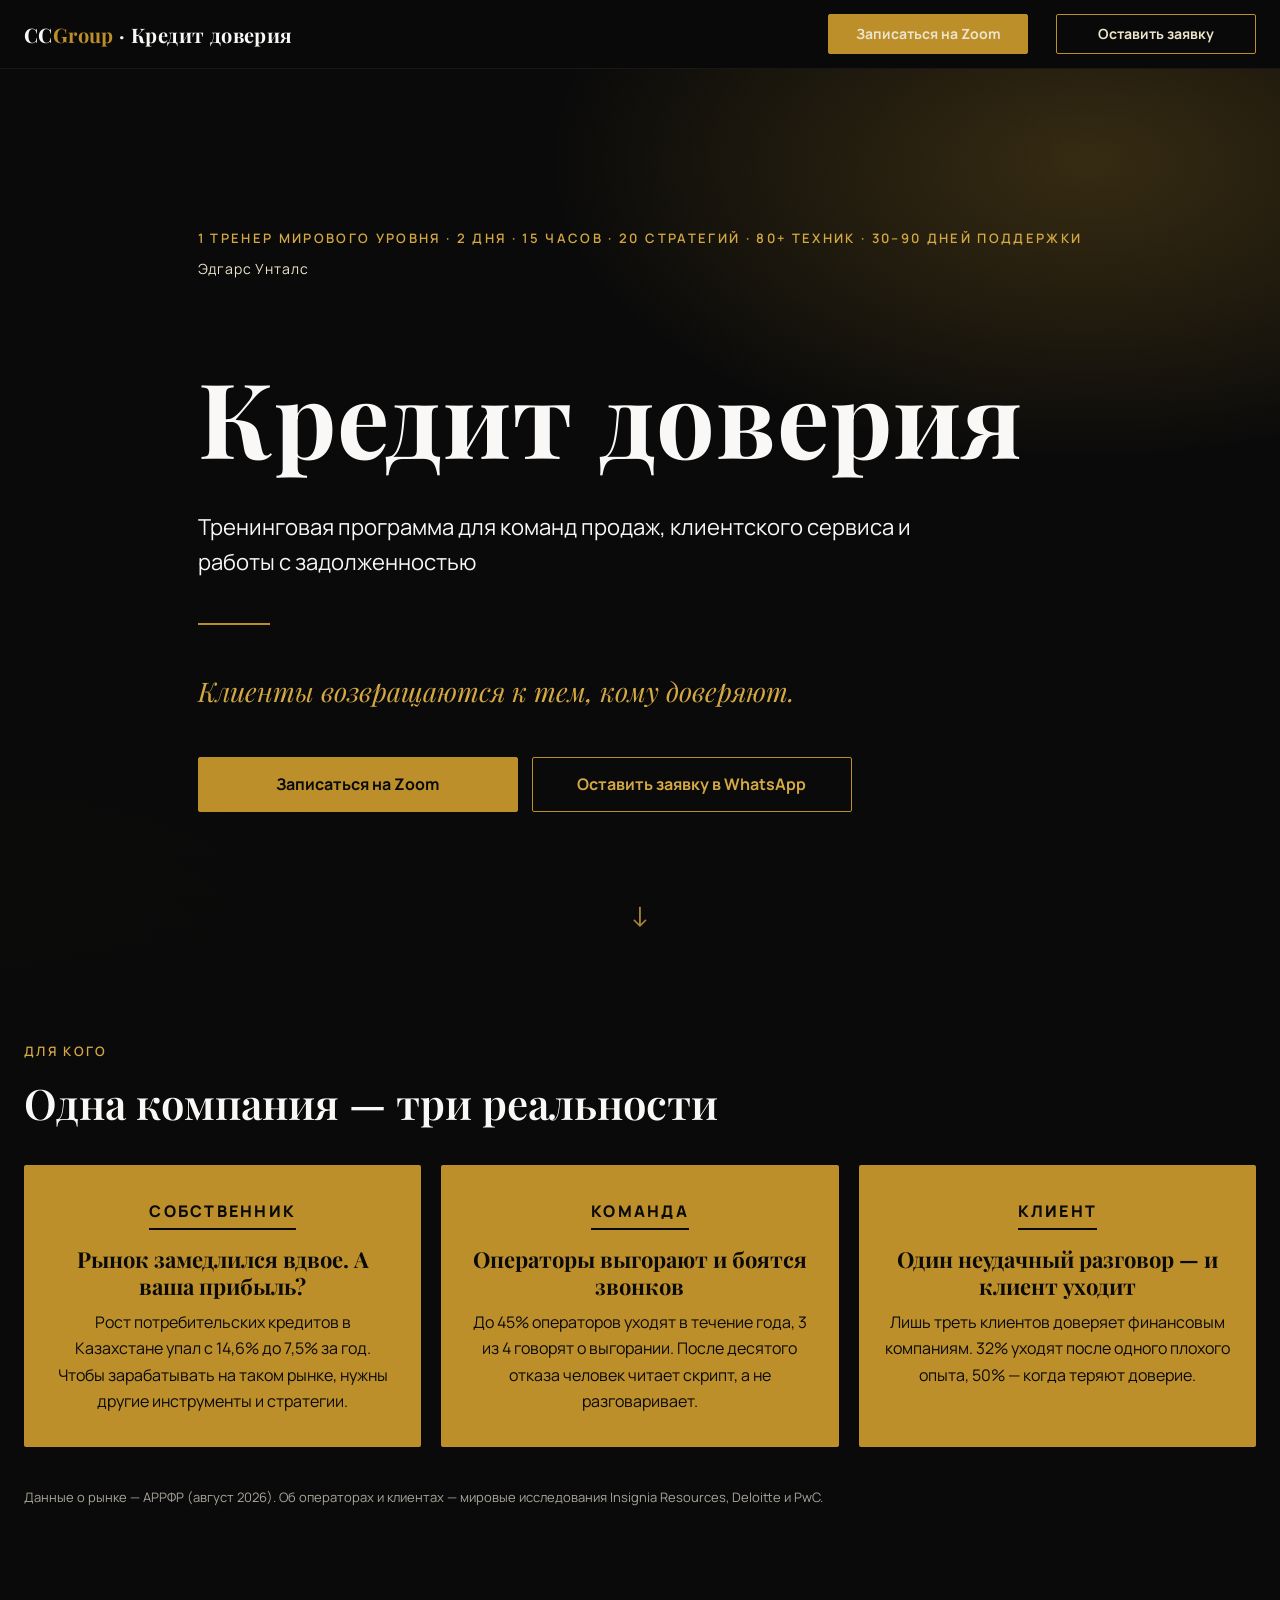
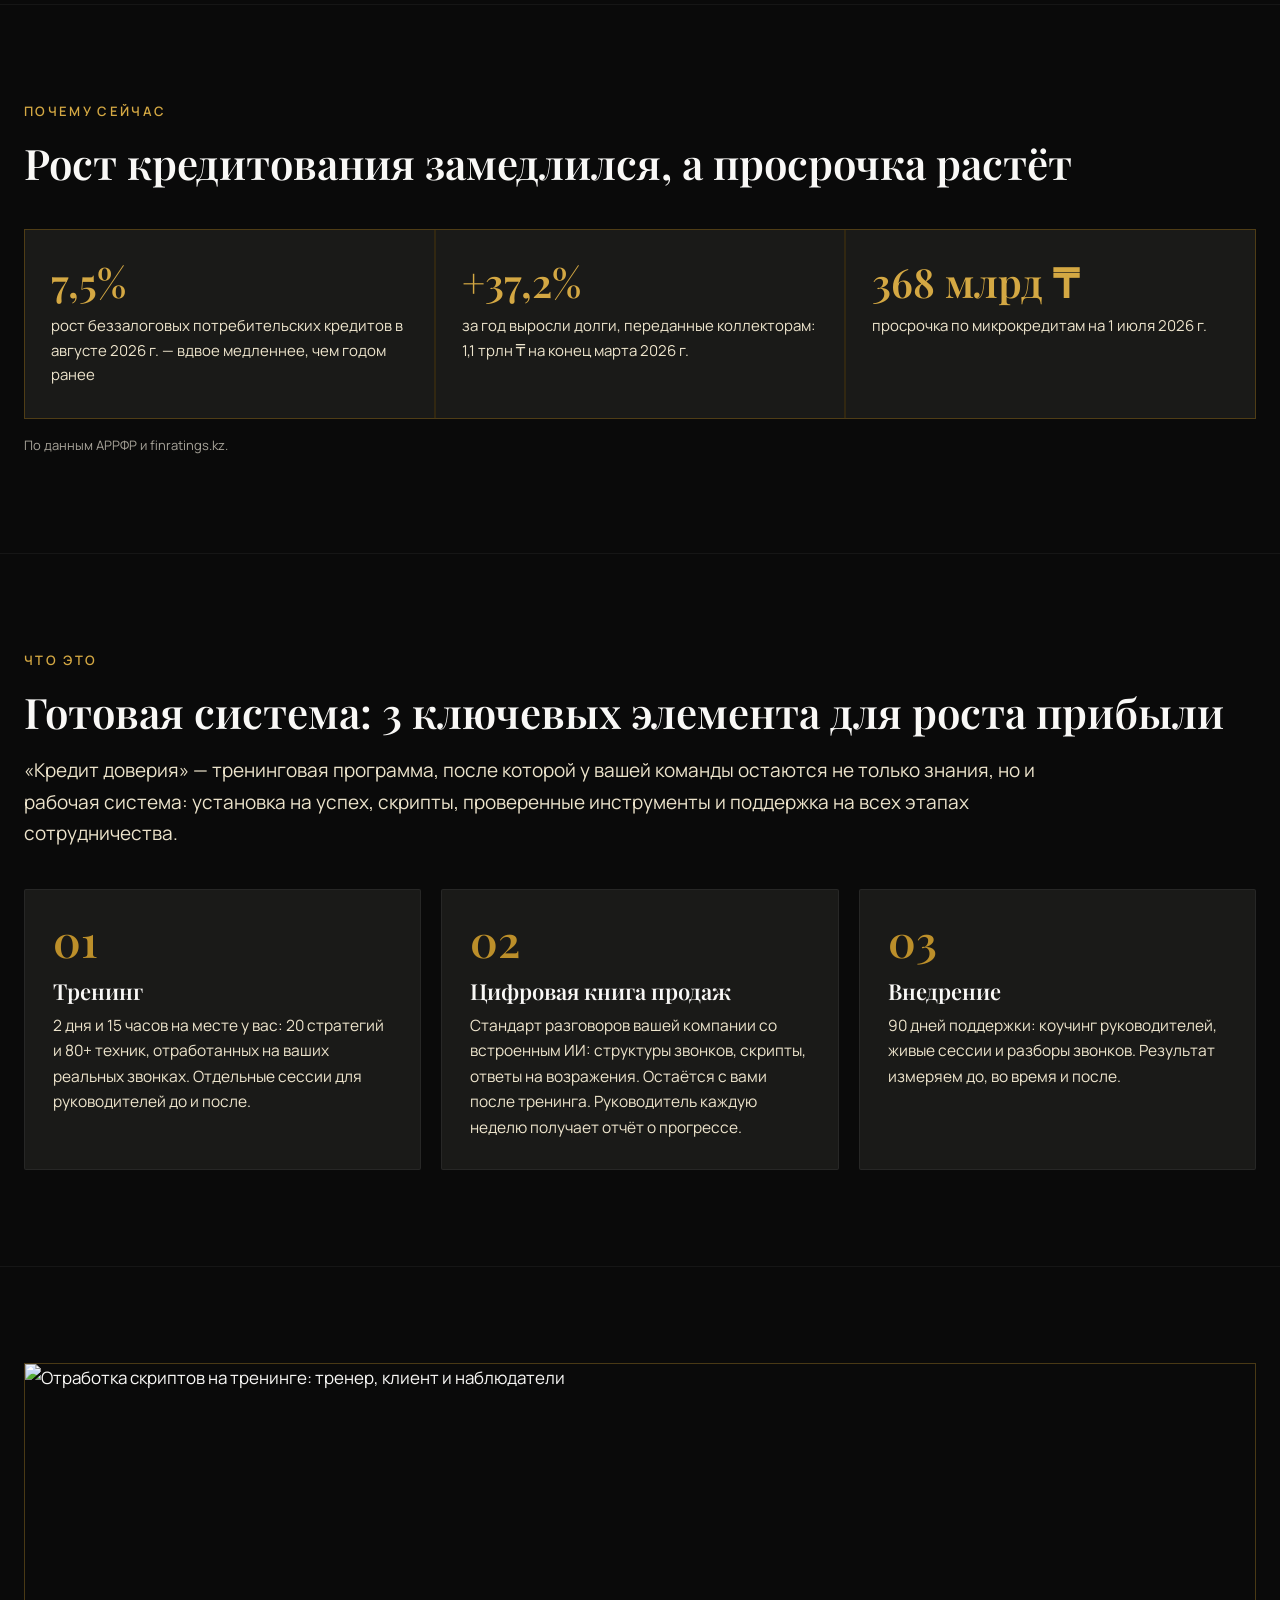
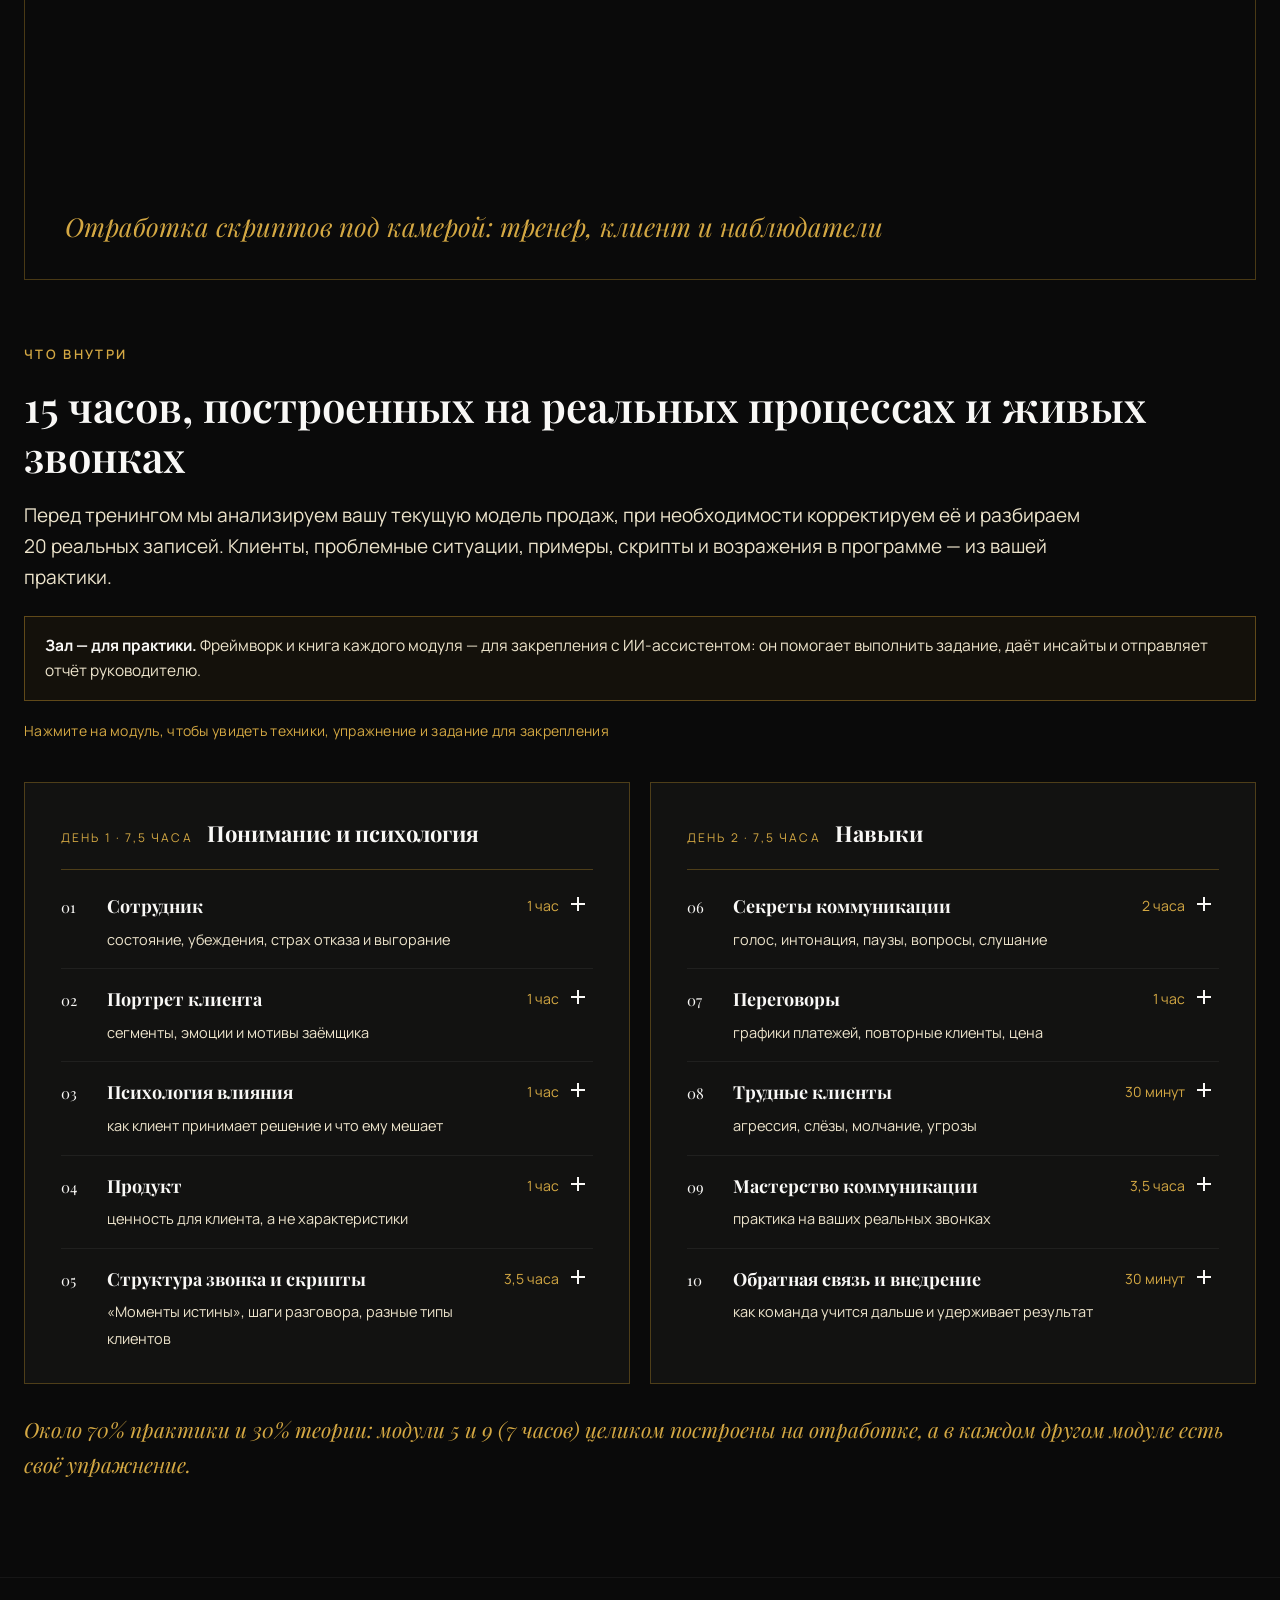
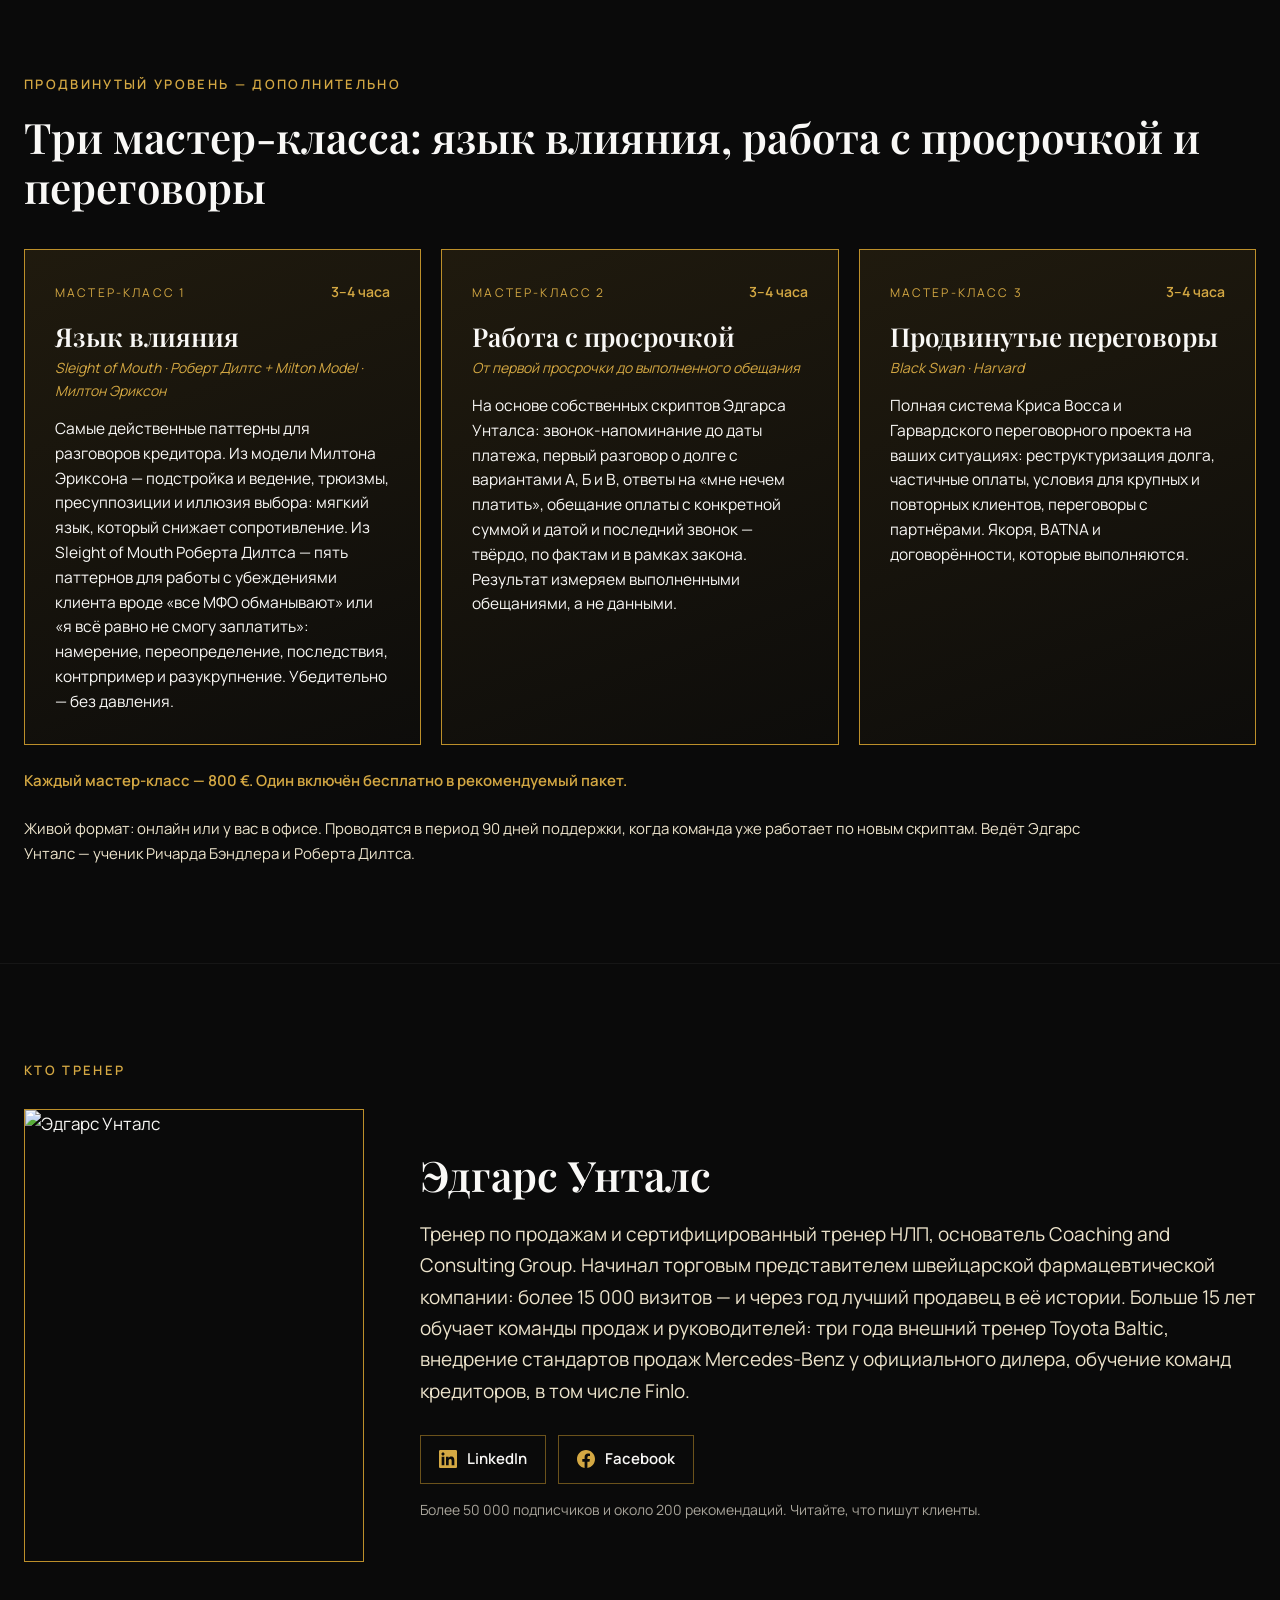
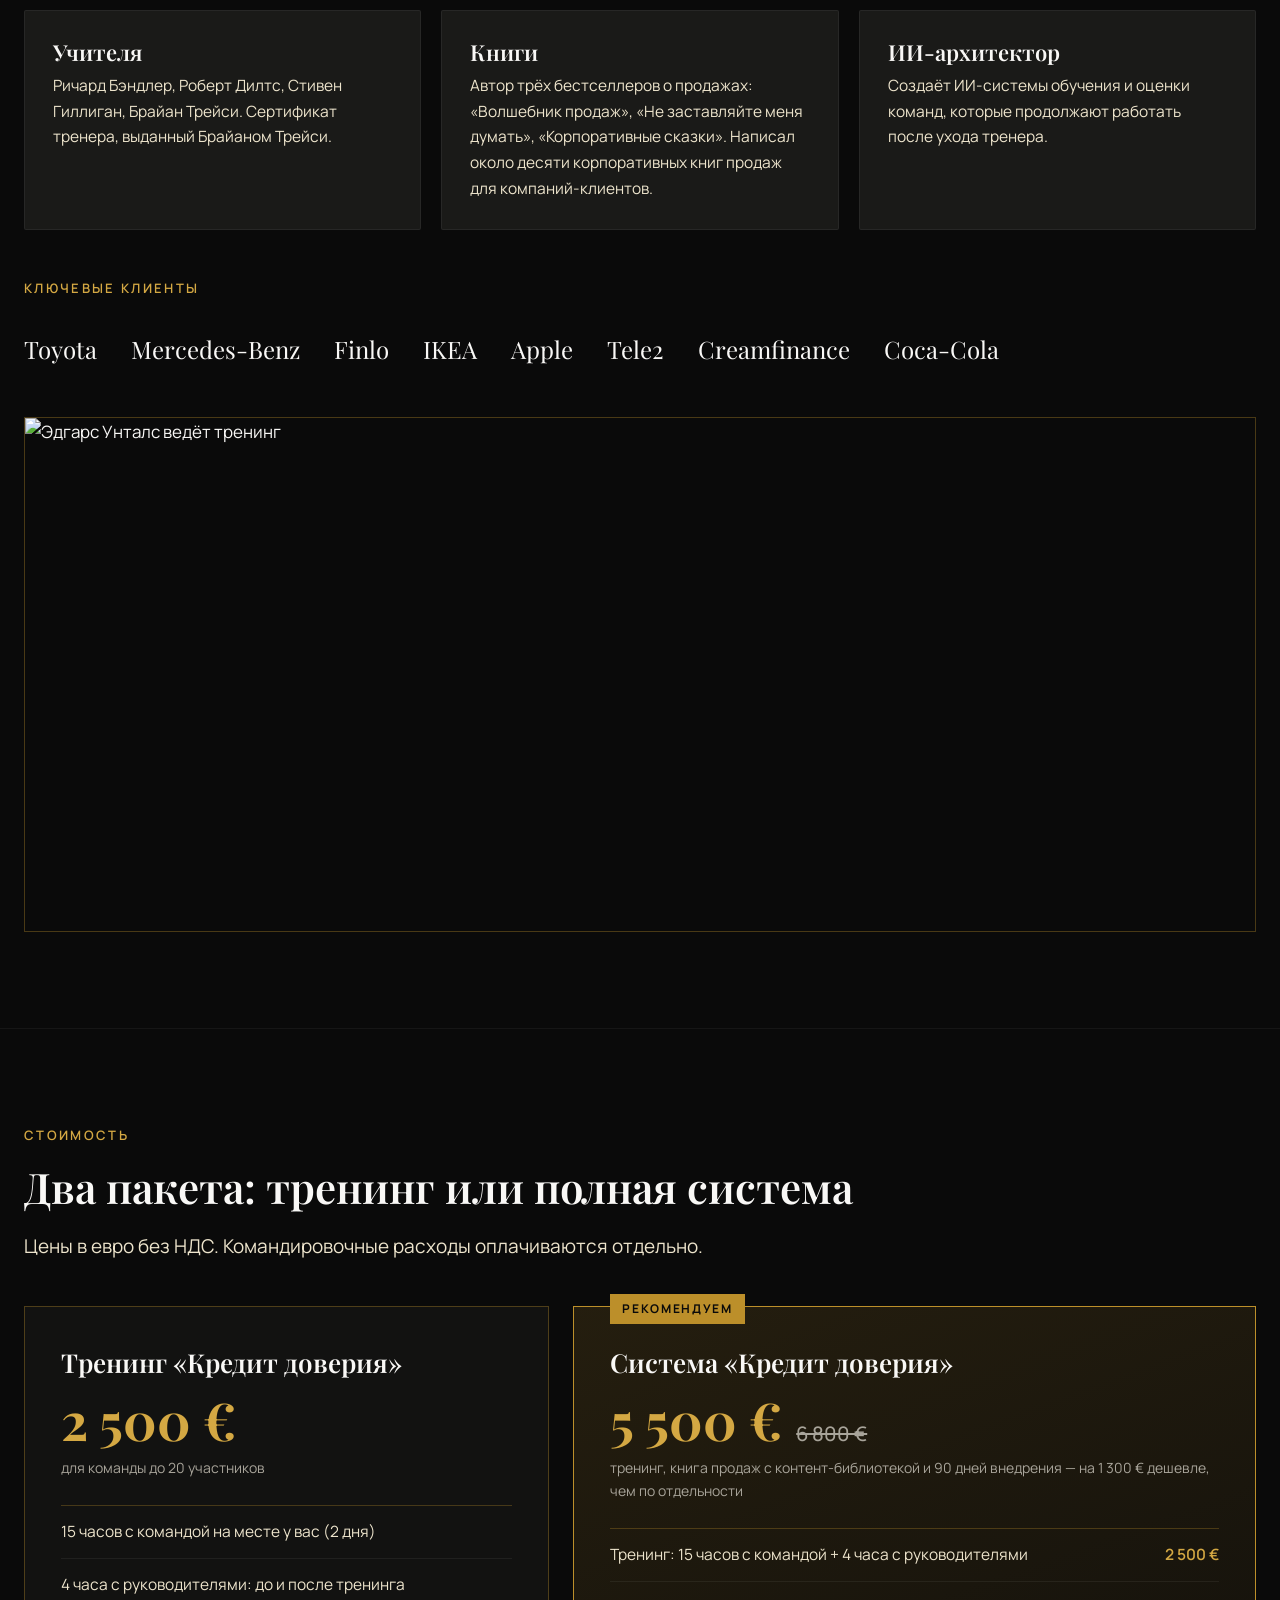
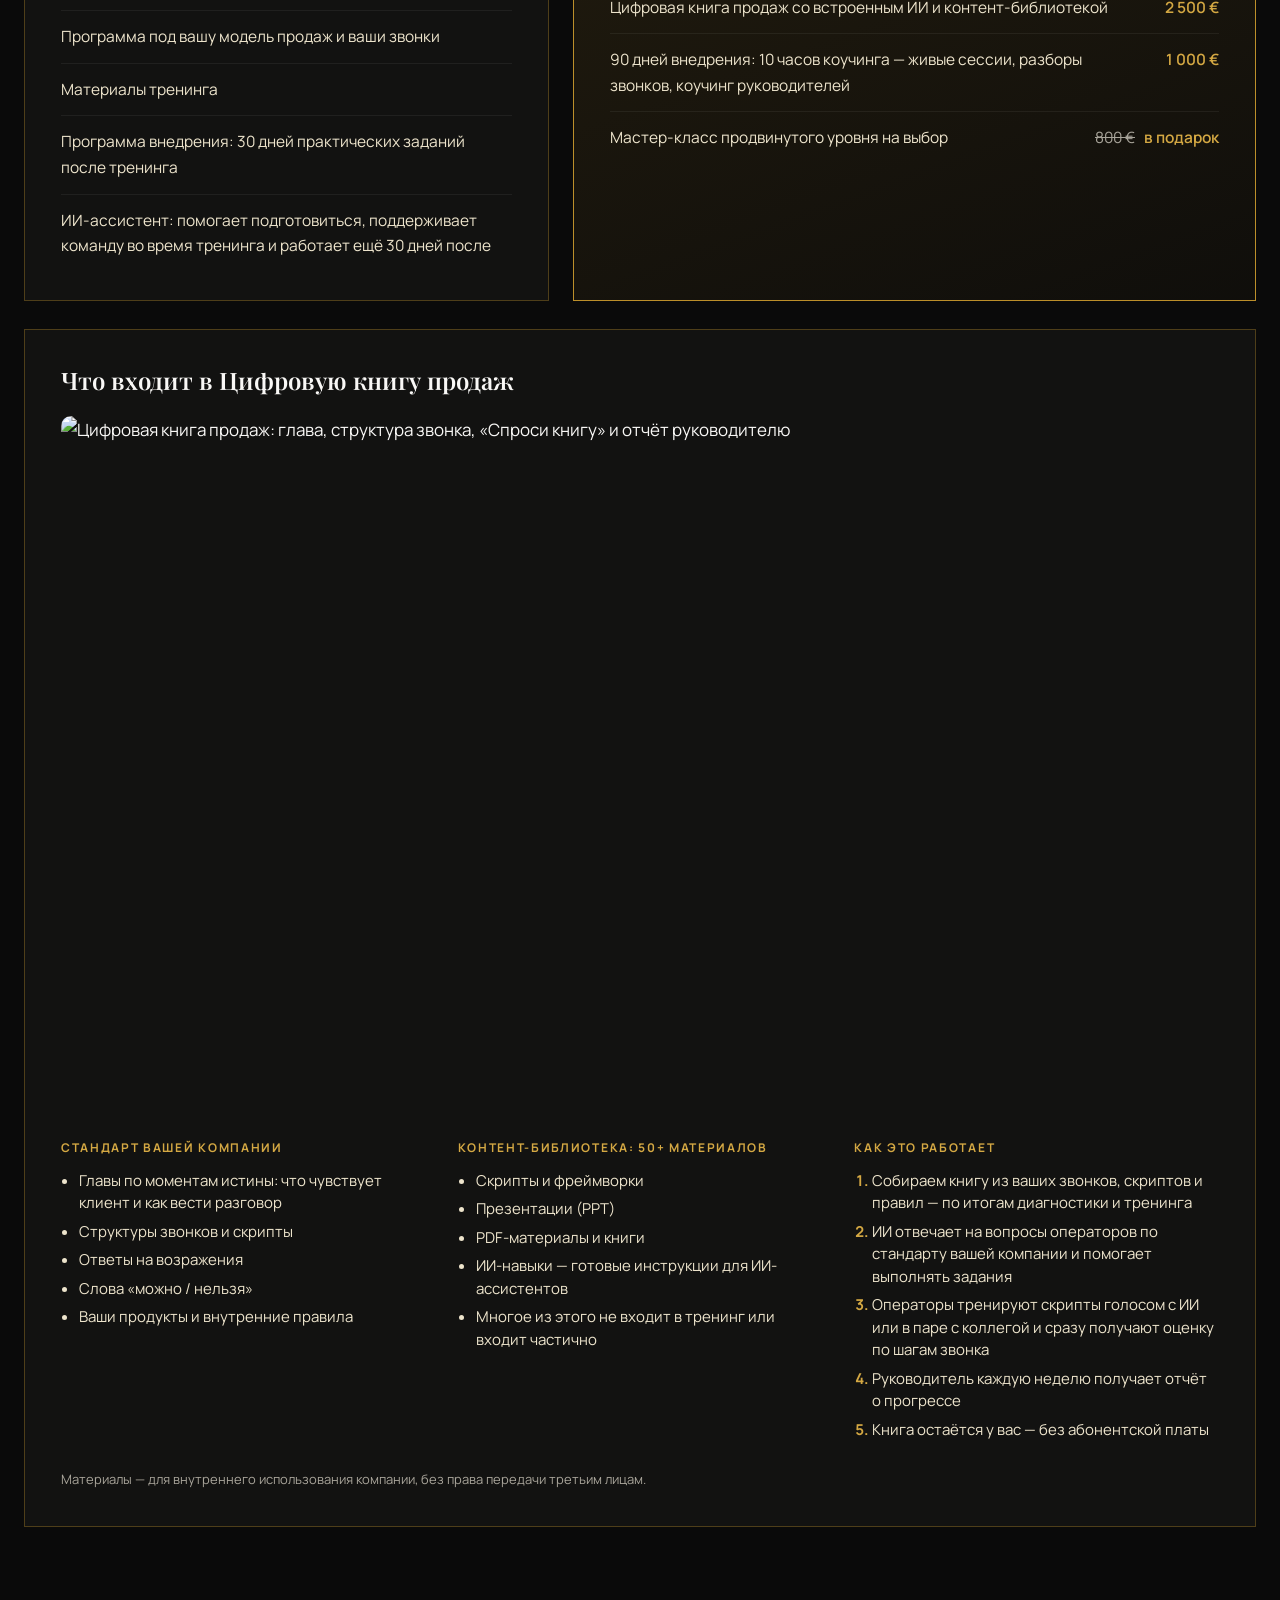
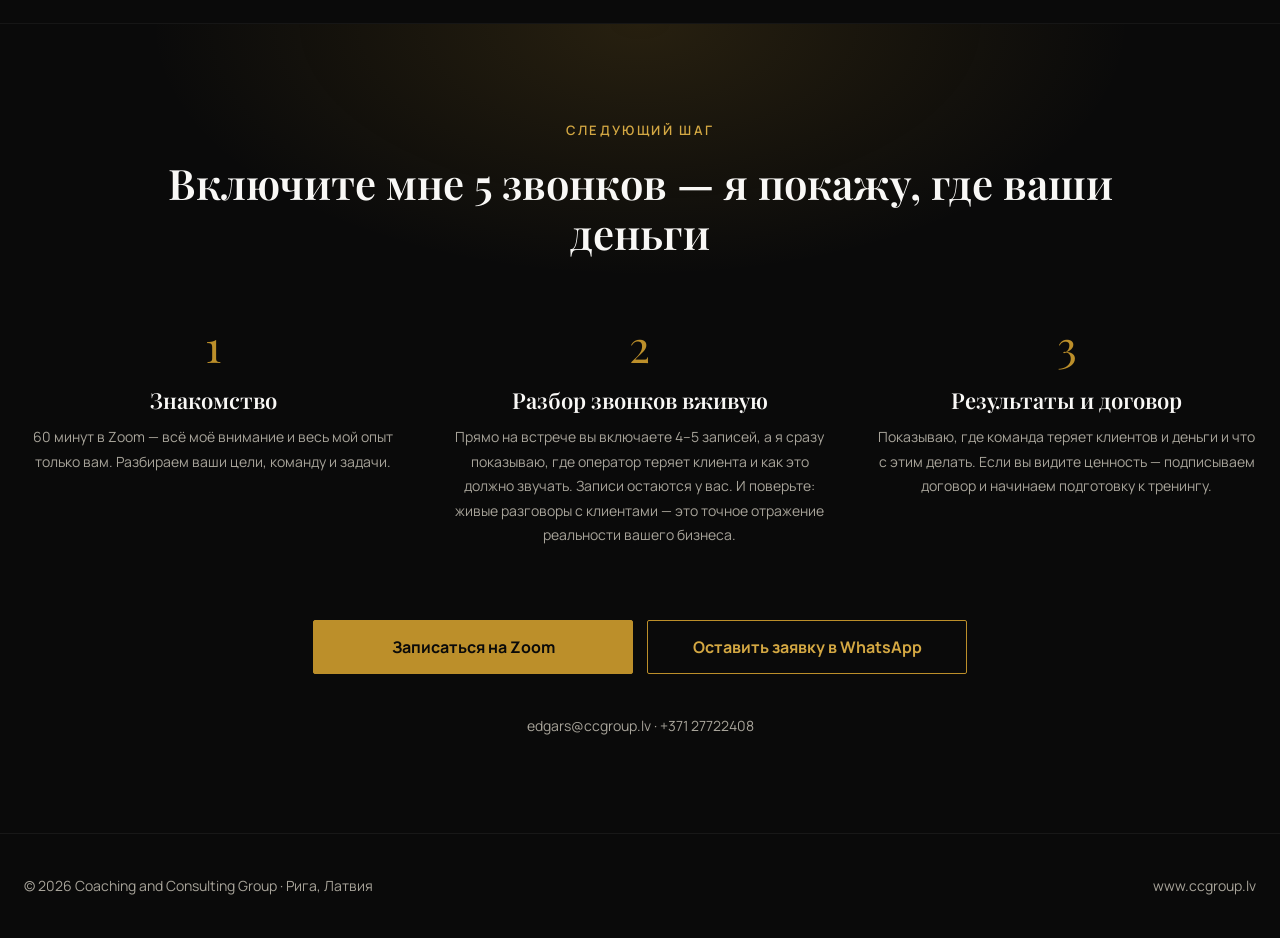
==== commit a7bde85a: "Language masterclass: selected Milton and Sleight of Mouth patterns only Co-Authored-By: Claude Opus" ====
--- a/kz/index.html
+++ b/kz/index.html
@@ -12,7 +12,7 @@
 </div></div></details><details class="mod"><summary><span class="mod-n">07</span><span class="mod-t"><b>Переговоры</b><em>графики платежей, повторные клиенты, цена</em></span><span class="mod-h">1&nbsp;час</span><span class="mod-x" aria-hidden="true"></span></summary><div class="mod-body"><div class="mb-row"><span>Результат</span><p>Договорённости, которые клиент действительно выполняет</p></div><div class="mb-row"><span>В зале</span><ul><li>Методы Криса Восса (Black Swan): тактическая эмпатия, зеркалирование, калиброванные вопросы</li><li>решения A, B и C для клиента с просрочкой</li><li>BATNA — лучшая альтернатива соглашению</li></ul></div><div class="mb-row"><span>Упражнение</span><p>Ролевая игра: договориться о реальном графике с клиентом, который «не может платить»</p></div><div class="mb-ai"><span class="mb-ai-h">Закрепление с ИИ-ассистентом</span><div class="mb-row"><span>Задание</span><p>Принципиальные переговоры (Гарвардский переговорный проект): для трёх сложных клиентов разделить позиции и интересы</p></div><div class="mb-row"><span>Книга</span><p>Крис Восс, «Никаких компромиссов»</p></div></div></div></details><details class="mod"><summary><span class="mod-n">08</span><span class="mod-t"><b>Трудные клиенты</b><em>агрессия, слёзы, молчание, угрозы</em></span><span class="mod-h">30&nbsp;минут</span><span class="mod-x" aria-hidden="true"></span></summary>
 <div class="mod-body"><div class="mb-row"><span>Результат</span><p>Оператор сохраняет спокойствие и разговор даже с самым тяжёлым клиентом</p></div><div class="mb-row"><span>В зале</span><ul><li>Деэскалация и маркировка эмоций: признать эмоцию, а не спорить с ней</li><li>границы разговора: угрозы, оскорбления, уязвимые клиенты</li></ul></div><div class="mb-row"><span>Упражнение</span><p>«Горячий стул»: группа играет самых трудных клиентов из ваших записей, оператор держит разговор</p></div><div class="mb-ai"><span class="mb-ai-h">Закрепление с ИИ-ассистентом</span><div class="mb-row"><span>Задание</span><p>Ненасильственное общение (Маршалл Розенберг): переписать три тяжёлых разговора по схеме «наблюдение — чувство — потребность — просьба»</p></div><div class="mb-row"><span>Книга</span><p>Маршалл Розенберг, «Язык жизни. Ненасильственное общение»</p></div></div></div></details><details class="mod"><summary><span class="mod-n">09</span><span class="mod-t"><b>Мастерство коммуникации</b><em>практика на ваших реальных звонках</em></span><span class="mod-h">3,5&nbsp;часа</span><span class="mod-x" aria-hidden="true"></span></summary><div class="mod-body"><div class="mb-row"><span>Результат</span><p>Новые навыки закрепляются на звонках вашей компании, а не на выдуманных примерах</p></div><div class="mb-row"><span>В зале</span><ul><li>Разбор ваших записей по оценочному листу</li>
 <li>ролевые игры в тройках: оператор, клиент, наблюдатель</li><li>обратная связь по модели «что сработало — что изменить»</li><li>осознанная практика: короткие повторы одного навыка</li></ul></div><div class="mb-row"><span>Упражнение</span><p>«Позвоните и продайте незнакомцу сковородку» — разминка, после которой реальный звонок кажется простым</p></div><div class="mb-ai"><span class="mb-ai-h">Закрепление с ИИ-ассистентом</span><div class="mb-row"><span>Задание</span><p>Осознанная практика (Андерс Эрикссон): 10 минут в день на один навык, ассистент отслеживает прогресс</p></div><div class="mb-row"><span>Книга</span><p>Эдгарс Унталс, «Не заставляйте меня думать»</p></div></div></div></details><details class="mod"><summary><span class="mod-n">10</span><span class="mod-t"><b>Обратная связь и внедрение</b><em>как команда учится дальше и удерживает результат</em></span><span class="mod-h">30&nbsp;минут</span><span class="mod-x" aria-hidden="true"></span></summary><div class="mod-body"><div class="mb-row"><span>Результат</span><p>Команда разбирает звонки без обид, а результат тренинга сохраняется через месяц</p></div><div class="mb-row"><span>В зале</span><ul><li>Модель SBI: ситуация — поведение — влияние</li><li>личный план на 90 дней и одно действие в ближайшие 48 часов</li></ul></div><div class="mb-row"><span>Упражнение</span>
-<p>Каждый даёт обратную связь коллеге по модели SBI и записывает три изменения, которые внедрит на следующей неделе</p></div><div class="mb-ai"><span class="mb-ai-h">Закрепление с ИИ-ассистентом</span><div class="mb-row"><span>Задание</span><p>4 уровня оценки обучения (Дональд Киркпатрик): руководитель вместе с ассистентом отслеживает изменения через 30, 60 и 90 дней</p></div><div class="mb-row"><span>Книга</span><p>Ким Скотт, «Радикальная откровенность»</p></div></div></div></details></div></div><p class="note-gold">Около 70% практики и 30% теории: модули 5 и 9 (7 часов) целиком построены на отработке, а в каждом другом модуле есть своё упражнение.</p></div></section><section id="prodvinutyi"><div class="wrap"><span class="eyebrow">Продвинутый уровень — дополнительно</span><h2>Три мастер-класса: язык влияния, работа с просрочкой и переговоры</h2><div class="adv"><div class="adv-card"><div class="adv-top"><span>Мастер-класс 1</span><b>3–4&nbsp;часа</b></div><h3>Язык влияния</h3><p class="adv-sub">Sleight of Mouth · Роберт Дилтс + Milton Model · Милтон Эриксон</p><p>Мягкий язык Милтона Эриксона, который снижает сопротивление: трюизмы, пресуппозиции, встроенные команды, подстройка и ведение. И 14 паттернов Роберта Дилтса для работы с убеждениями клиента: «все МФО обманывают», «я всё равно не смогу заплатить», «мне это не нужно». Убедительно — без давления.</p></div><div class="adv-card"><div class="adv-top"><span>Мастер-класс 2</span><b>3–4&nbsp;часа</b></div><h3>Работа с просрочкой</h3><p class="adv-sub">От первой просрочки до выполненного обещания</p><p>На основе собственных скриптов Эдгарса Унталса: звонок-напоминание до даты платежа, первый разговор о долге с вариантами А, Б и В, ответы на «мне нечем платить», обещание оплаты с конкретной суммой и датой и последний звонок — твёрдо, по фактам и в рамках закона. Результат измеряем выполненными обещаниями, а не данными.</p></div><div class="adv-card"><div class="adv-top"><span>Мастер-класс 3</span><b>3–4&nbsp;часа</b></div><h3>Продвинутые переговоры</h3><p class="adv-sub">Black Swan · Harvard</p><p>Полная система Криса Восса и Гарвардского переговорного проекта на ваших ситуациях: реструктуризация долга, частичные оплаты, условия для крупных и повторных клиентов, переговоры с партнёрами. Якоря, BATNA и договорённости, которые выполняются.</p></div></div><p class="adv-note" style="color:var(--gold-l);font-weight:600">Каждый мастер-класс — 800 €. Один включён бесплатно в рекомендуемый пакет.</p><p class="adv-note">Живой формат: онлайн или у вас в офисе. Проводятся в период 90 дней поддержки, когда команда уже работает по новым скриптам. Ведёт Эдгарс Унталс — ученик Ричарда Бэндлера и Роберта Дилтса.</p></div></section><section id="trener"><div class="wrap"><span class="eyebrow">Кто тренер</span><div class="trainer-top"><img class="trainer-photo" src="https://cdn.jsdelivr.net/gh/CCGEDGARS/ccgroup-website@main/edgars-portrait.webp" alt="Эдгарс Унталс" width="600" height="800" loading="lazy"><div><h2>Эдгарс Унталс</h2>
+<p>Каждый даёт обратную связь коллеге по модели SBI и записывает три изменения, которые внедрит на следующей неделе</p></div><div class="mb-ai"><span class="mb-ai-h">Закрепление с ИИ-ассистентом</span><div class="mb-row"><span>Задание</span><p>4 уровня оценки обучения (Дональд Киркпатрик): руководитель вместе с ассистентом отслеживает изменения через 30, 60 и 90 дней</p></div><div class="mb-row"><span>Книга</span><p>Ким Скотт, «Радикальная откровенность»</p></div></div></div></details></div></div><p class="note-gold">Около 70% практики и 30% теории: модули 5 и 9 (7 часов) целиком построены на отработке, а в каждом другом модуле есть своё упражнение.</p></div></section><section id="prodvinutyi"><div class="wrap"><span class="eyebrow">Продвинутый уровень — дополнительно</span><h2>Три мастер-класса: язык влияния, работа с просрочкой и переговоры</h2><div class="adv"><div class="adv-card"><div class="adv-top"><span>Мастер-класс 1</span><b>3–4&nbsp;часа</b></div><h3>Язык влияния</h3><p class="adv-sub">Sleight of Mouth · Роберт Дилтс + Milton Model · Милтон Эриксон</p><p>Самые действенные паттерны для разговоров кредитора. Из модели Милтона Эриксона — подстройка и ведение, трюизмы, пресуппозиции и иллюзия выбора: мягкий язык, который снижает сопротивление. Из Sleight of Mouth Роберта Дилтса — пять паттернов для работы с убеждениями клиента вроде «все МФО обманывают» или «я всё равно не смогу заплатить»: намерение, переопределение, последствия, контрпример и разукрупнение. Убедительно — без давления.</p></div><div class="adv-card"><div class="adv-top"><span>Мастер-класс 2</span><b>3–4&nbsp;часа</b></div><h3>Работа с просрочкой</h3><p class="adv-sub">От первой просрочки до выполненного обещания</p><p>На основе собственных скриптов Эдгарса Унталса: звонок-напоминание до даты платежа, первый разговор о долге с вариантами А, Б и В, ответы на «мне нечем платить», обещание оплаты с конкретной суммой и датой и последний звонок — твёрдо, по фактам и в рамках закона. Результат измеряем выполненными обещаниями, а не данными.</p></div><div class="adv-card"><div class="adv-top"><span>Мастер-класс 3</span><b>3–4&nbsp;часа</b></div><h3>Продвинутые переговоры</h3><p class="adv-sub">Black Swan · Harvard</p><p>Полная система Криса Восса и Гарвардского переговорного проекта на ваших ситуациях: реструктуризация долга, частичные оплаты, условия для крупных и повторных клиентов, переговоры с партнёрами. Якоря, BATNA и договорённости, которые выполняются.</p></div></div><p class="adv-note" style="color:var(--gold-l);font-weight:600">Каждый мастер-класс — 800 €. Один включён бесплатно в рекомендуемый пакет.</p><p class="adv-note">Живой формат: онлайн или у вас в офисе. Проводятся в период 90 дней поддержки, когда команда уже работает по новым скриптам. Ведёт Эдгарс Унталс — ученик Ричарда Бэндлера и Роберта Дилтса.</p></div></section><section id="trener"><div class="wrap"><span class="eyebrow">Кто тренер</span><div class="trainer-top"><img class="trainer-photo" src="https://cdn.jsdelivr.net/gh/CCGEDGARS/ccgroup-website@main/edgars-portrait.webp" alt="Эдгарс Унталс" width="600" height="800" loading="lazy"><div><h2>Эдгарс Унталс</h2>
 <p class="lead" style="max-width:none">Тренер по продажам и сертифицированный тренер НЛП, основатель Coaching and Consulting Group. Начинал торговым представителем швейцарской фармацевтической компании: более 15 000 визитов — и через год лучший продавец в её истории. Больше 15 лет обучает команды продаж и руководителей: три года внешний тренер Toyota Baltic, внедрение стандартов продаж Mercedes-Benz у официального дилера, обучение команд кредиторов, в том числе Finlo.</p><div class="social" style="display:flex;flex-wrap:wrap;gap:12px;margin-top:28px"><a href="https://www.linkedin.com/in/edgarsuntals/" target="_blank" rel="noopener" style="display:inline-flex;align-items:center;gap:10px;padding:11px 18px;border:1px solid rgba(188,143,42,.55);color:var(--cream);text-decoration:none;font-size:15px;font-weight:600"><svg width="18" height="18" viewBox="0 0 24 24" fill="#D4A843" aria-hidden="true"><path d="M20.447 20.452h-3.554v-5.569c0-1.328-.027-3.037-1.852-3.037-1.853 0-2.136 1.445-2.136 2.939v5.667H9.351V9h3.414v1.561h.046c.477-.9 1.637-1.85 3.37-1.85 3.601 0 4.267 2.37 4.267 5.455v6.286zM5.337 7.433c-1.144 0-2.063-.926-2.063-2.065 0-1.138.92-2.063 2.063-2.063 1.14 0 2.064.925 2.064 2.063 0 1.139-.925 2.065-2.064 2.065zm1.782 13.019H3.555V9h3.564v11.452zM22.225 0H1.771C.792 0 0 .774 0 1.729v20.542C0 23.227.792 24 1.771 24h20.451C23.2 24 24 23.227 24 22.271V1.729C24 .774 23.2 0 22.222 0h.003z"/></svg>LinkedIn</a><a href="https://www.facebook.com/salestraining" target="_blank" rel="noopener" style="display:inline-flex;align-items:center;gap:10px;padding:11px 18px;border:1px solid rgba(188,143,42,.55);color:var(--cream);text-decoration:none;font-size:15px;font-weight:600"><svg width="18" height="18" viewBox="0 0 24 24" fill="#D4A843" aria-hidden="true"><path d="M24 12.073C24 5.405 18.627 0 12 0S0 5.405 0 12.073C0 18.1 4.388 23.094 10.125 24v-8.437H7.078v-3.49h3.047V9.43c0-3.007 1.792-4.669 4.533-4.669 1.312 0 2.686.235 2.686.235v2.953H15.83c-1.491 0-1.956.925-1.956 1.874v2.25h3.328l-.532 3.49h-2.796V24C19.612 23.094 24 18.1 24 12.073z"/></svg>Facebook</a></div><p class="small" style="margin-top:14px">Более 50 000 подписчиков и около 200 рекомендаций. Читайте, что пишут клиенты.</p></div></div><div class="grid g3"><div class="card"><h3>Учителя</h3><p>Ричард Бэндлер, Роберт Дилтс, Стивен Гиллиган, Брайан Трейси. Сертификат тренера, выданный Брайаном Трейси.</p></div><div class="card"><h3>Книги</h3><p>Автор трёх бестселлеров о продажах: «Волшебник продаж», «Не заставляйте меня думать», «Корпоративные сказки». Написал около десяти корпоративных книг продаж для компаний-клиентов.</p></div><div class="card"><h3>ИИ-архитектор</h3><p>Создаёт ИИ-системы обучения и оценки команд, которые продолжают работать после ухода тренера.</p></div></div><div class="clients"><p class="eyebrow" style="margin:48px 0 18px">Ключевые клиенты</p><div class="logos" style="color:var(--cream);font-size:24px"><span>Toyota</span><span>Mercedes-Benz</span><span>Finlo</span><span>IKEA</span><span>Apple</span><span>Tele2</span><span>Creamfinance</span><span>Coca-Cola</span></div></div><figure class="trainer-stage">
 <img src="https://cdn.jsdelivr.net/gh/CCGEDGARS/ccgroup-website@main/edgars-stage.webp" alt="Эдгарс Унталс ведёт тренинг" width="2400" height="1000" loading="lazy"></figure></div></section><section id="stoimost"><div class="wrap"><span class="eyebrow">Стоимость</span><h2>Два пакета: тренинг или полная система</h2><p class="lead">Цены в евро без НДС. Командировочные расходы оплачиваются отдельно.</p><div class="pk-grid"><div class="pk"><h3>Тренинг «Кредит доверия»</h3><div class="pk-num">2 500 €</div><p class="pk-note">для команды до 20 участников</p><ul><li><span>15 часов с командой на месте у вас (2 дня)</span></li><li><span>4 часа с руководителями: до и после тренинга</span></li><li><span>Программа под вашу модель продаж и ваши звонки</span></li><li><span>Материалы тренинга</span></li><li><span>Программа внедрения: 30 дней практических заданий после тренинга</span></li><li><span>ИИ-ассистент: помогает подготовиться, поддерживает команду во время тренинга и работает ещё 30 дней после</span></li></ul></div><div class="pk feat"><span class="pk-tag">Рекомендуем</span><h3>Система «Кредит доверия»</h3><div class="pk-num">5 500 €<span class="pk-old">6 800 €</span></div><p class="pk-note">тренинг, книга продаж с контент-библиотекой и 90 дней внедрения — на 1 300 € дешевле, чем по отдельности</p><ul><li><span>Тренинг: 15 часов с командой + 4 часа с руководителями</span><b>2 500 €</b></li><li><span>Цифровая книга продаж со встроенным ИИ и контент-библиотекой</span><b>2 500 €</b></li><li><span>90 дней внедрения: 10 часов коучинга — живые сессии, разборы звонков, коучинг руководителей</span><b>1 000 €</b></li><li>
 <span>Мастер-класс продвинутого уровня на выбор</span><b><s>800 €</s> в подарок</b></li></ul></div></div><div class="pk-book"><h3>Что входит в Цифровую книгу продаж</h3><figure class="pk-shot"><img src="https://cdn.jsdelivr.net/gh/CCGEDGARS/ccgroup-website@kredit-doveriya-assets/sales-book-app.webp" alt="Цифровая книга продаж: глава, структура звонка, «Спроси книгу» и отчёт руководителю" width="2000" height="1194" loading="lazy"></figure><div class="pk-cols"><div><span class="pk-h">Стандарт вашей компании</span><ul><li>Главы по моментам истины: что чувствует клиент и как вести разговор</li><li>Структуры звонков и скрипты</li><li>Ответы на возражения</li><li>Слова «можно / нельзя»</li><li>Ваши продукты и внутренние правила</li></ul></div><div><span class="pk-h">Контент-библиотека: 50+ материалов</span><ul><li>Скрипты и фреймворки</li><li>Презентации (PPT)</li><li>PDF-материалы и книги</li><li>ИИ-навыки — готовые инструкции для ИИ-ассистентов</li><li>Многое из этого не входит в тренинг или входит частично</li></ul></div><div><span class="pk-h">Как это работает</span><ol><li>Собираем книгу из ваших звонков, скриптов и правил — по итогам диагностики и тренинга</li><li>ИИ отвечает на вопросы операторов по стандарту вашей компании и помогает выполнять задания</li><li>Операторы тренируют скрипты голосом с ИИ или в паре с коллегой и сразу получают оценку по шагам звонка</li>
